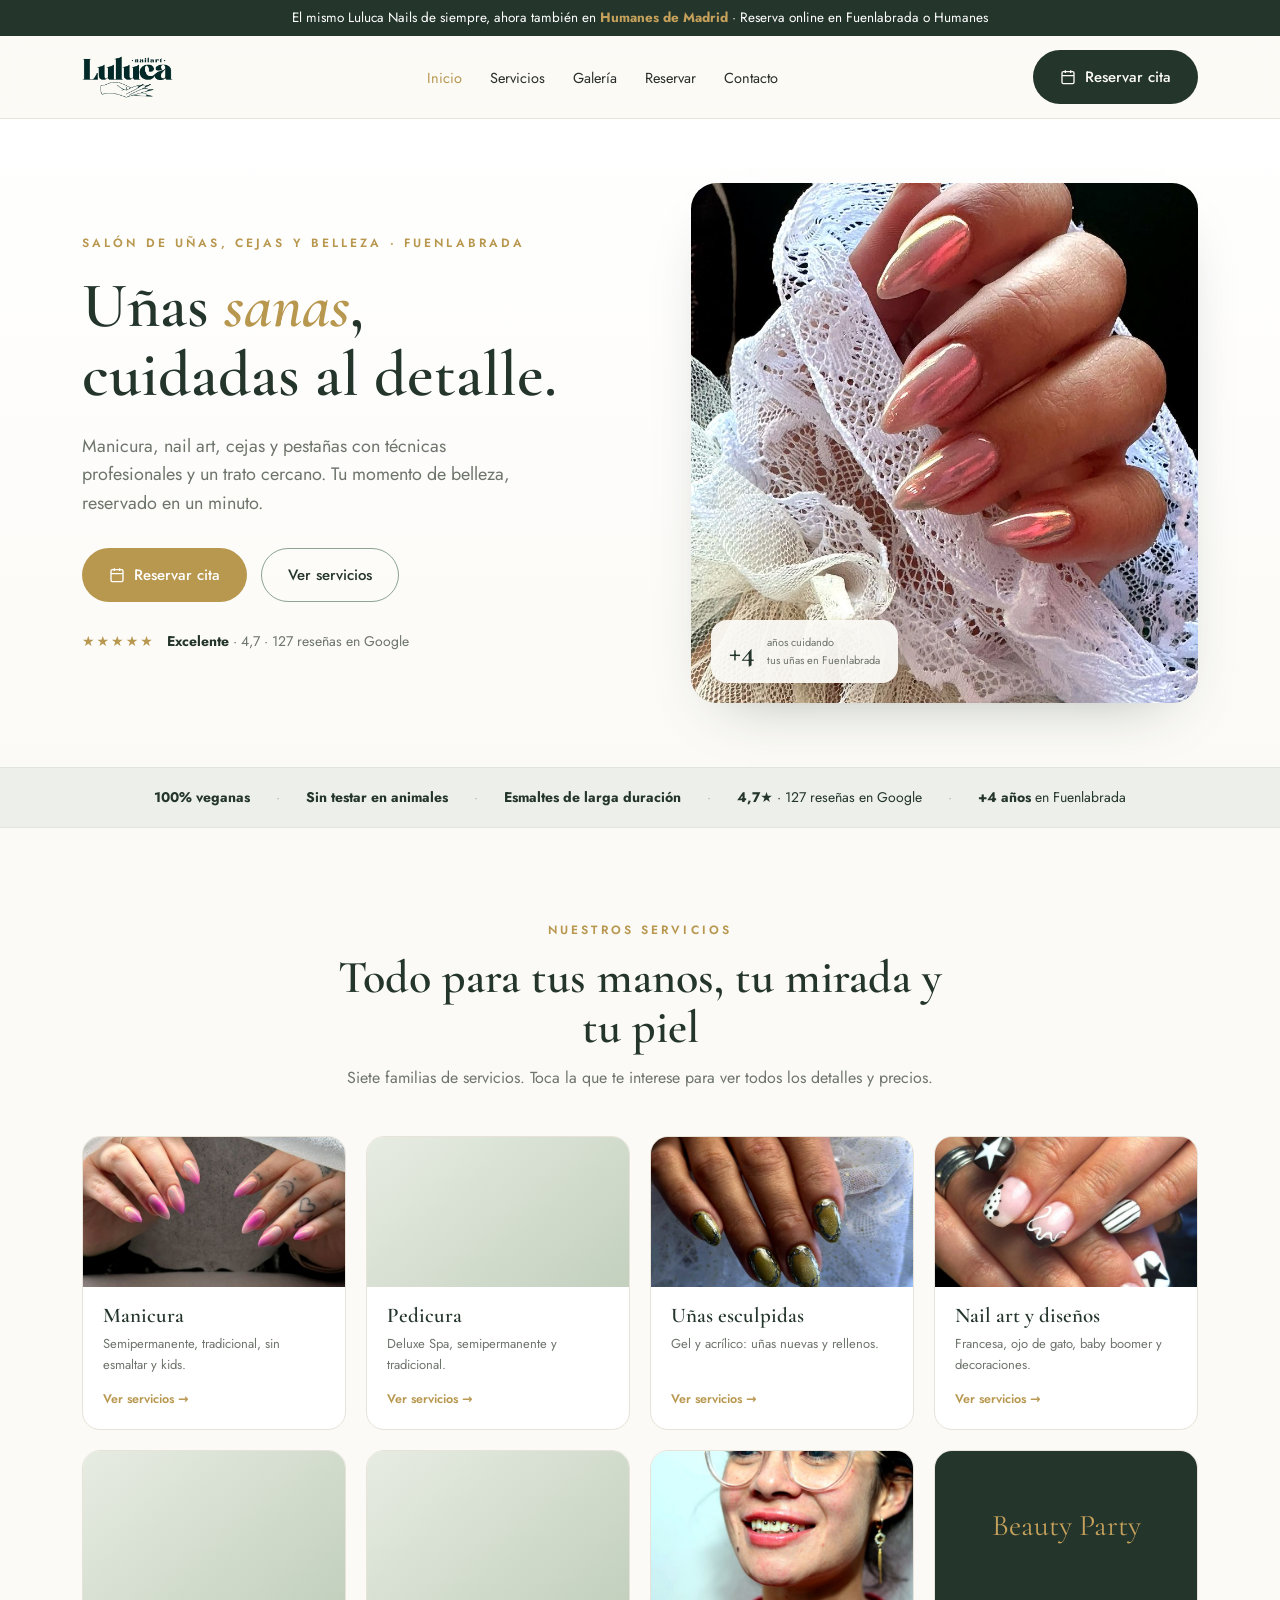
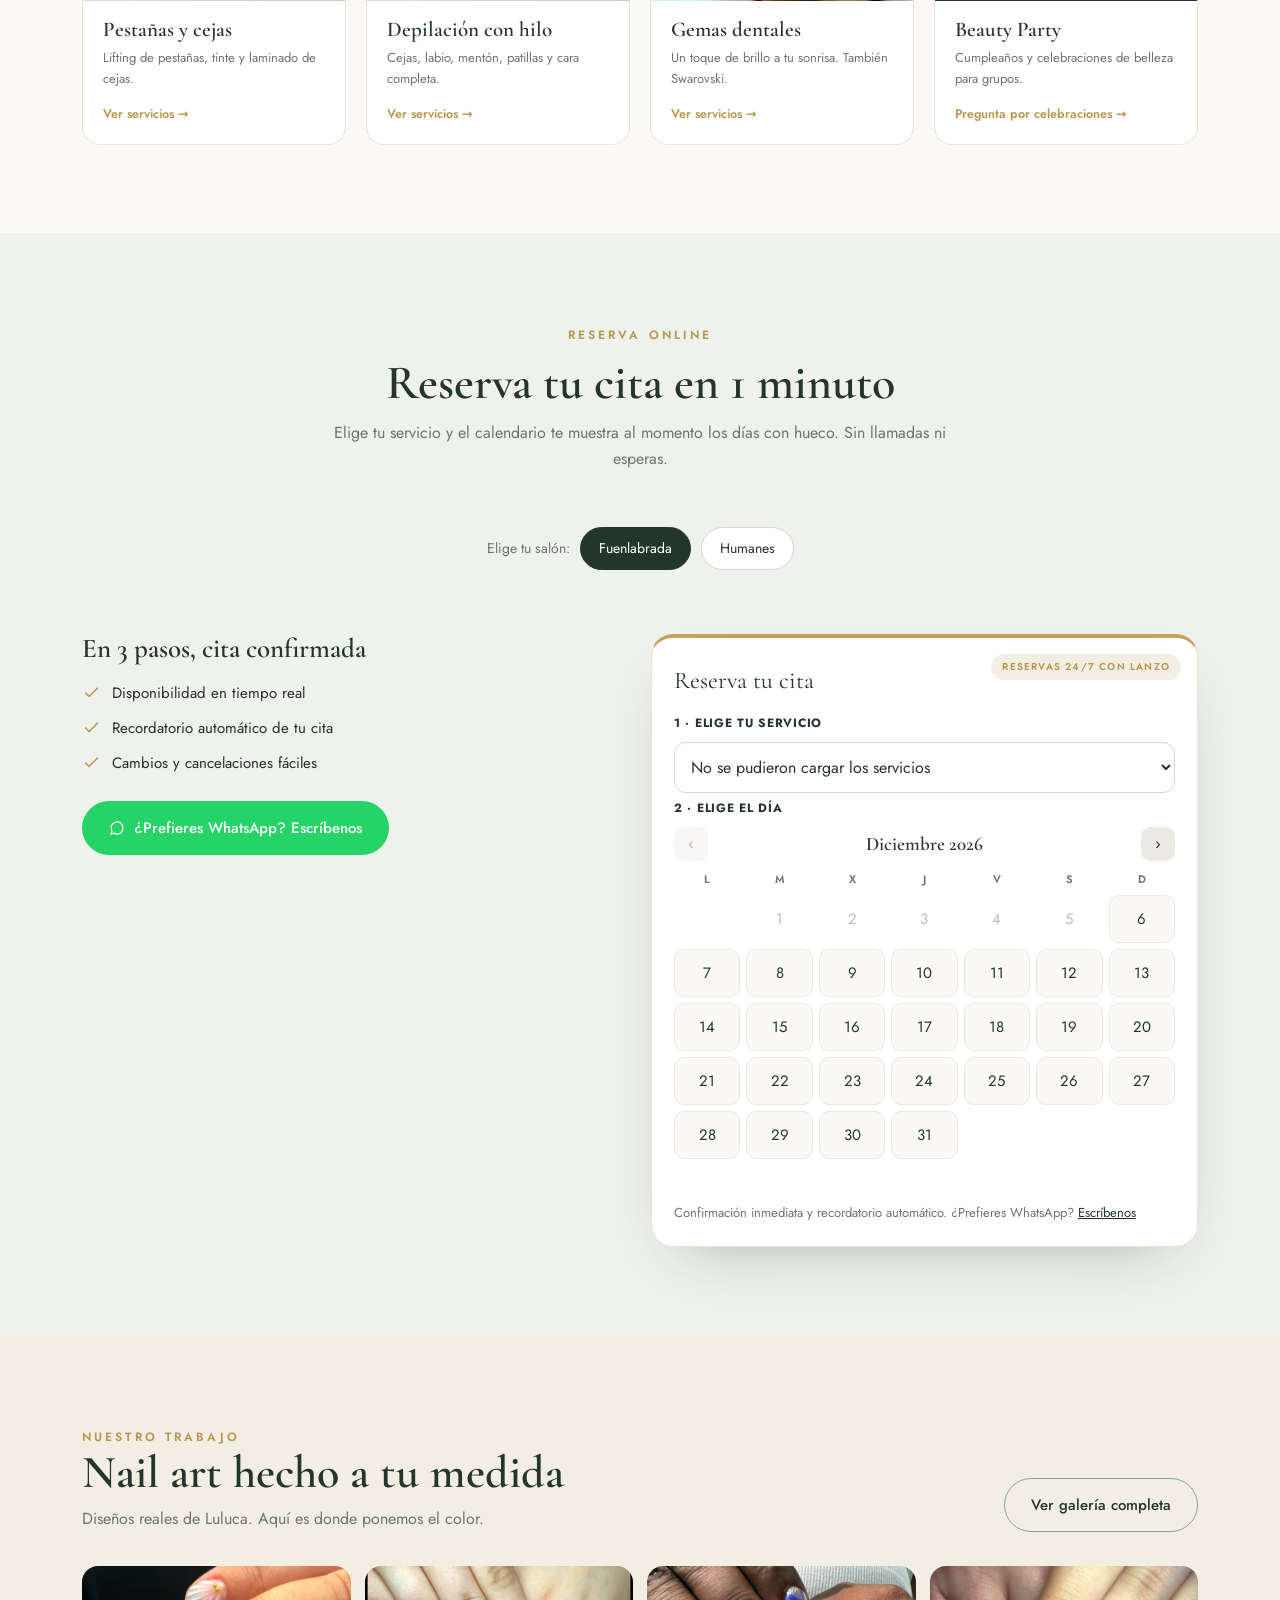
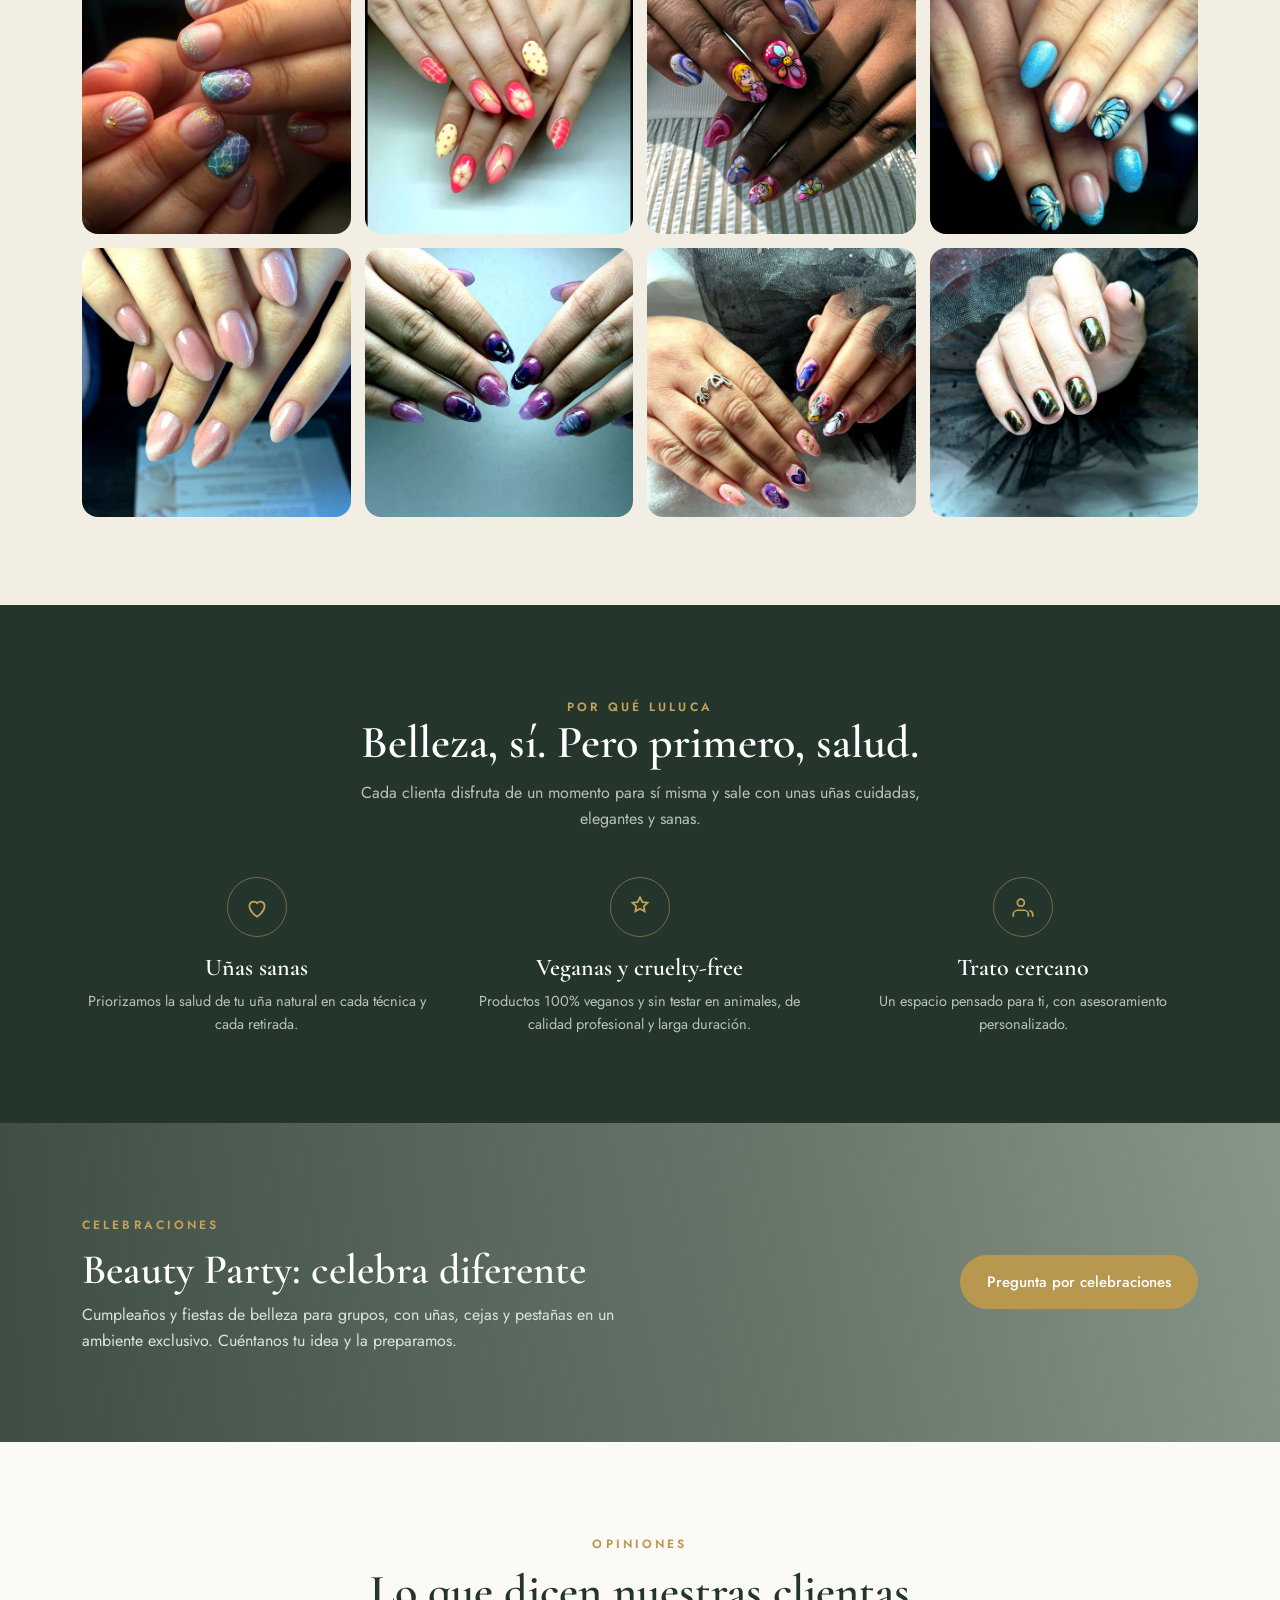
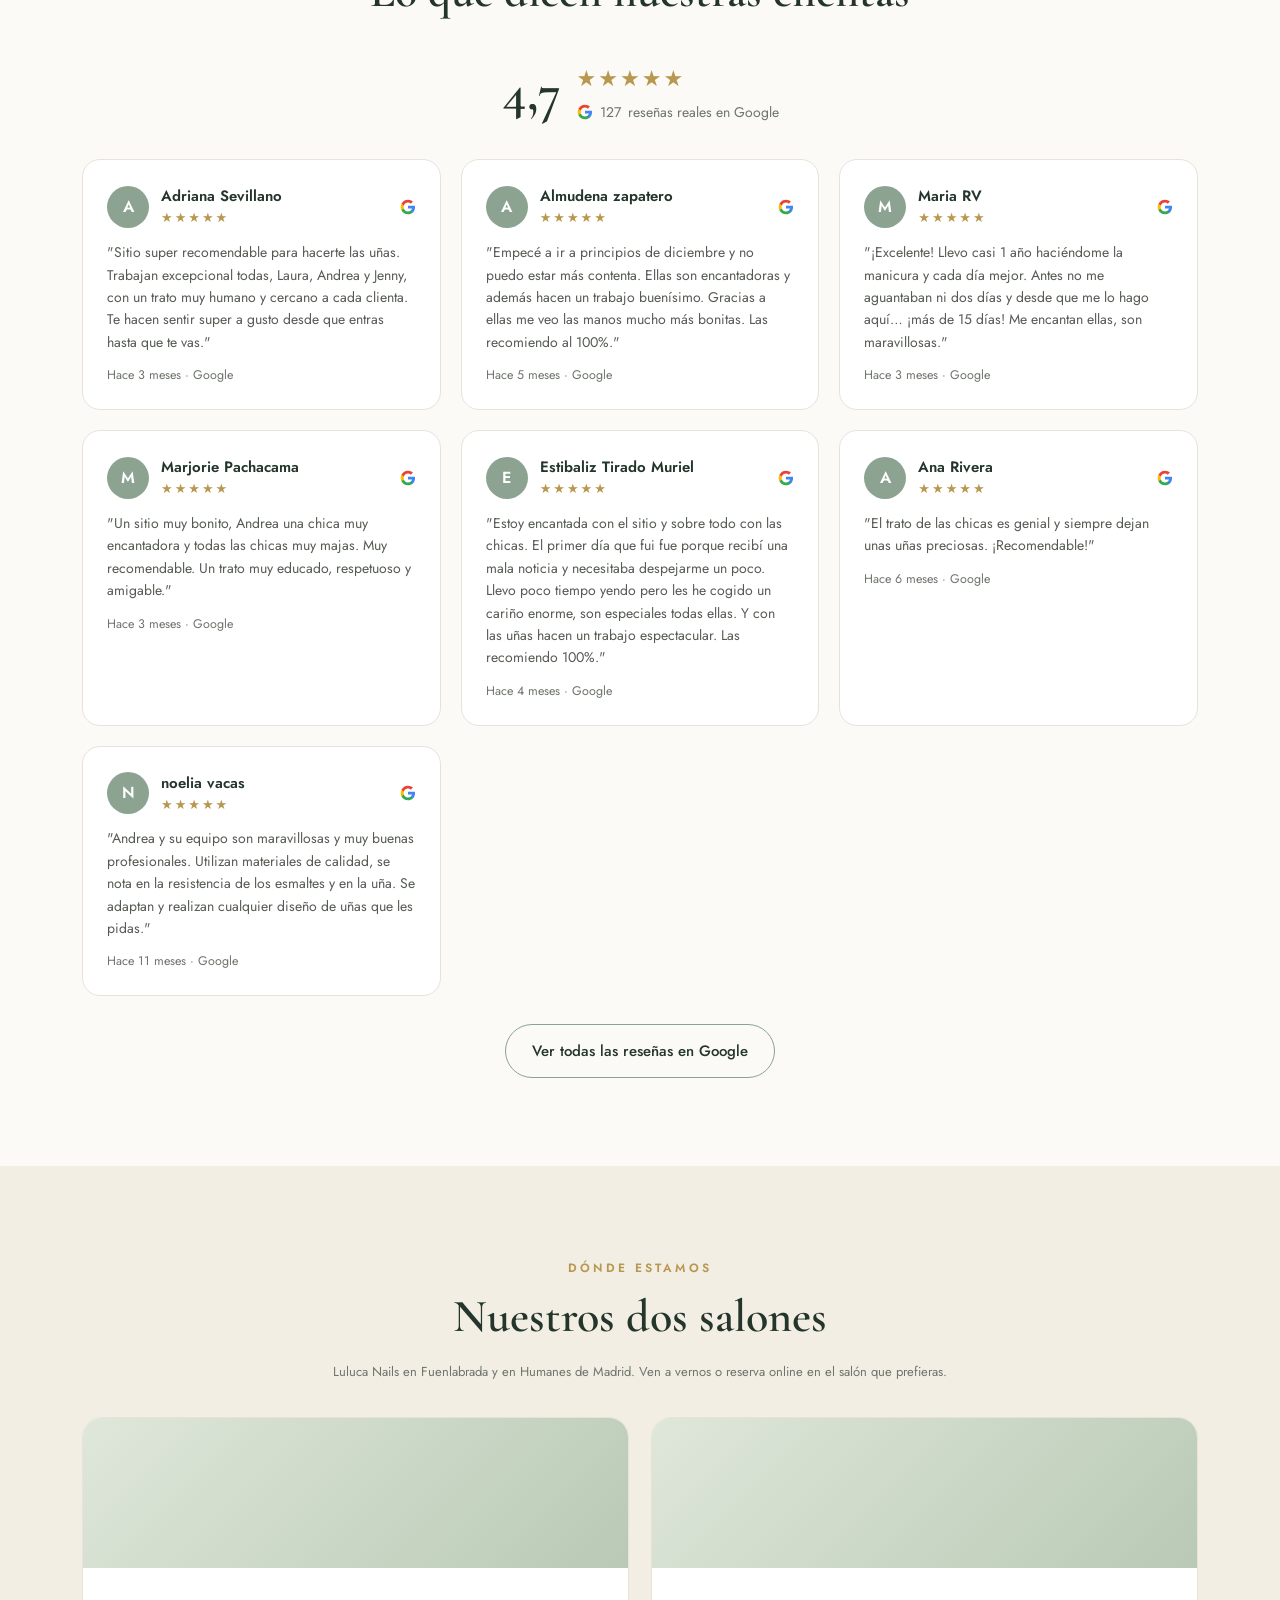
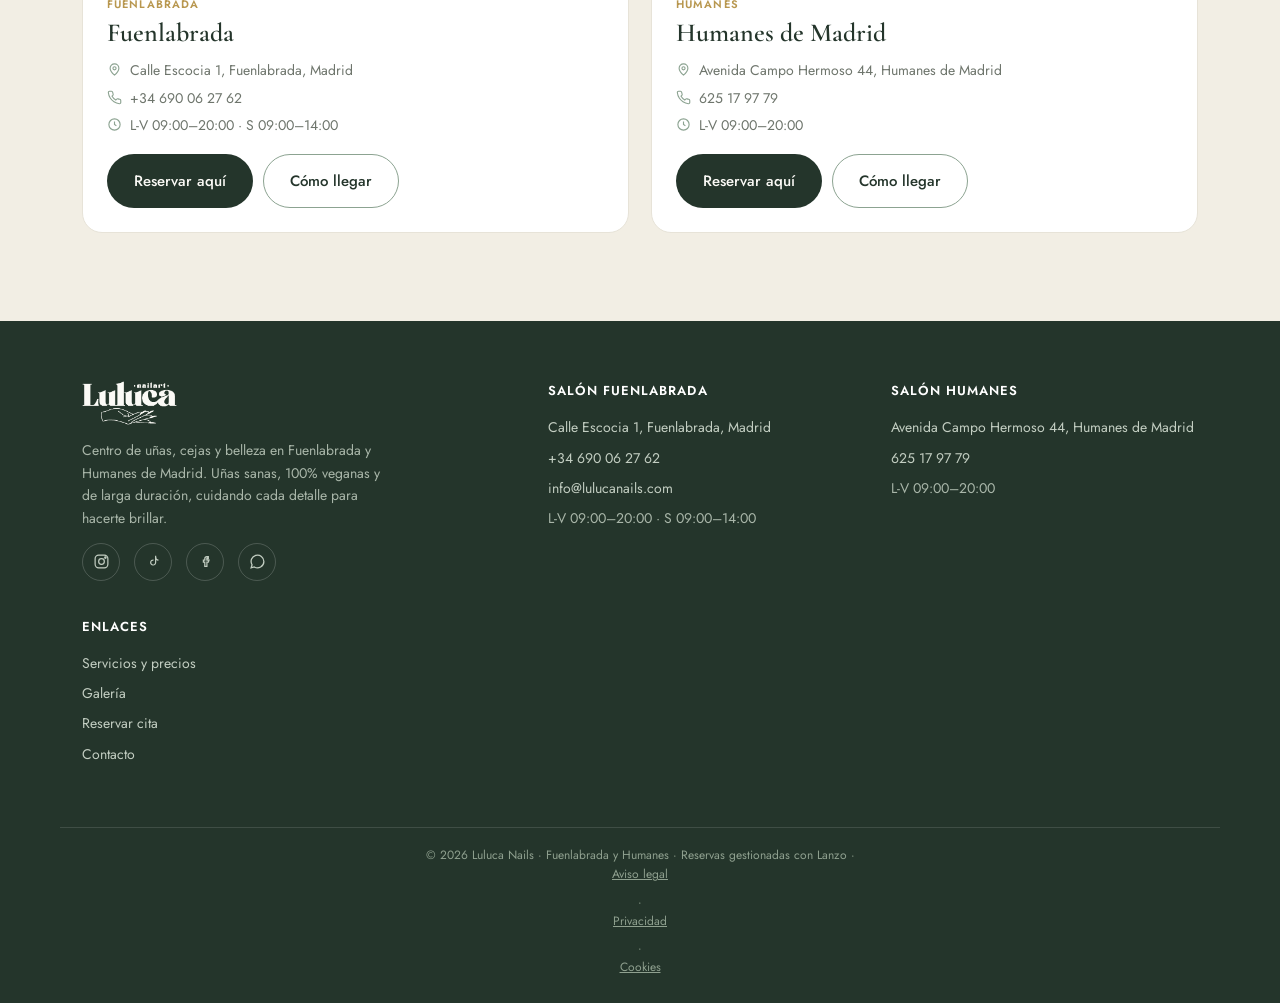
==== index.html @ 8a85a7a4 "web: traer la confirmacion de reserva a la vista al confirmar Al confirmar, done() sustituia el widg" ====
<!DOCTYPE html>
<html lang="es">
<head>
<meta charset="UTF-8">
<meta name="viewport" content="width=device-width, initial-scale=1.0">
<title>Luluca Nails — Uñas, manicura semipermanente y nail art en Fuenlabrada y Humanes</title>
<meta name="description" content="Salón de uñas, cejas y pestañas en Fuenlabrada y Humanes de Madrid. Manicura semipermanente, uñas de gel y acrílico, nivelación, pedicura y nail art. 100% veganas. Reserva tu cita online.">
<meta property="og:title" content="Luluca Nails — Uñas, manicura semipermanente y nail art en Fuenlabrada y Humanes">
<meta property="og:description" content="Salón de uñas, cejas y pestañas en Fuenlabrada y Humanes de Madrid. Manicura semipermanente, uñas de gel y acrílico, nivelación, pedicura y nail art. 100% veganas. Reserva tu cita online.">
<meta property="og:type" content="website">
<meta property="og:site_name" content="Luluca Nails">
<meta property="og:locale" content="es_ES">
<meta property="og:url" content="https://lulucanails.com/">
<meta property="og:image" content="https://lulucanails.com/assets/img/hero.jpg">
<meta name="twitter:card" content="summary_large_image">
<link rel="canonical" href="https://lulucanails.com/">
<link rel="icon" href="assets/img/favicon.png">
<link rel="preconnect" href="https://fonts.googleapis.com">
<link rel="preconnect" href="https://fonts.gstatic.com" crossorigin>
<link href="https://fonts.googleapis.com/css2?family=Cormorant+Garamond:wght@500;600;700&family=Jost:wght@300;400;500;600&display=swap" rel="stylesheet">
<link rel="stylesheet" href="assets/css/styles.css">
</head>
<body data-locale="fuen">
<div style="background:var(--forest);color:#fff;text-align:center;font-size:13.5px;padding:9px 16px;line-height:1.35">El mismo Luluca Nails de siempre, ahora también en <b style="color:var(--gold-2)">Humanes de Madrid</b> · Reserva online en Fuenlabrada o Humanes</div>
<header class="nav"><div class="hw">
  <a class="brand" href="index.html"><img class="logo-img" src="assets/img/logo-dark.png" alt="Luluca Nails"></a>
  <nav class="menu" id="menu"><a href="index.html" class="active">Inicio</a><a href="servicios.html">Servicios</a><a href="galeria.html">Galería</a><a href="index.html#reservar">Reservar</a><a href="contacto.html">Contacto</a></nav>
  <div class="nav-cta">
    <a href="index.html#reservar" class="btn btn-primary"><svg viewBox="0 0 24 24" fill="none" stroke="currentColor" stroke-width="2"><rect x="3" y="4" width="18" height="18" rx="2"/><path d="M16 2v4M8 2v4M3 10h18"/></svg> Reservar cita</a>
    <button class="burger" aria-label="Menú" onclick="toggleMenu()"><span></span><span></span><span></span></button>
  </div>
</div></header>

<section class="hero"><div class="wrap">
  <div class="hero-copy">
    <span class="eyebrow">Salón de uñas, cejas y belleza · <span data-locname>Fuenlabrada</span></span>
    <h1>Uñas <em>sanas</em>,<br>cuidadas al detalle.</h1>
    <p class="lead">Manicura, nail art, cejas y pestañas con técnicas profesionales y un trato cercano. Tu momento de belleza, reservado en un minuto.</p>
    <div class="hero-actions">
      <a href="index.html#reservar" class="btn btn-gold"><svg viewBox="0 0 24 24" fill="none" stroke="currentColor" stroke-width="2"><rect x="3" y="4" width="18" height="18" rx="2"/><path d="M16 2v4M8 2v4M3 10h18"/></svg> Reservar cita</a>
      <a href="servicios.html" class="btn btn-ghost">Ver servicios</a>
    </div>
    <div class="hero-trust"><span class="stars">★★★★★</span><span><b style="color:var(--forest)">Excelente</b> · 4,7 · 127 reseñas en Google</span></div>
  </div>
  <div class="hero-photo thumb-fallback"><img src="assets/img/hero.jpg" alt="Uñas y manicura en Luluca Nails Fuenlabrada"><div class="badge"><div class="n">+4</div><small>años cuidando<br>tus uñas en Fuenlabrada</small></div></div>
</div></section>

<section style="background:#edf0ea;border-top:1px solid rgba(0,0,0,.05);border-bottom:1px solid rgba(0,0,0,.05)"><div class="wrap" style="display:flex;flex-wrap:wrap;gap:12px 26px;justify-content:center;align-items:center;padding:18px 20px;font-size:14px;color:var(--forest)">
  <span><b>100% veganas</b></span><span style="opacity:.3">·</span>
  <span><b>Sin testar en animales</b></span><span style="opacity:.3">·</span>
  <span><b>Esmaltes de larga duración</b></span><span style="opacity:.3">·</span>
  <span><b>4,7★</b> · 127 reseñas en Google</span><span style="opacity:.3">·</span>
  <span><b>+4 años</b> en Fuenlabrada</span>
</div></section>

<section class="cats sec-pad" id="servicios"><div class="wrap">
  <div class="head"><span class="eyebrow">Nuestros servicios</span><h2>Todo para tus manos, tu mirada y tu piel</h2><p>Siete familias de servicios. Toca la que te interese para ver todos los detalles y precios.</p></div>
  <div class="cat-grid"><a class="cat" href="servicios.html"><div class="thumb thumb-fallback"><img src="assets/img/cat-manicura.jpg" alt="Manicura" loading="lazy" onerror="this.style.display='none'"></div><div class="c-body"><h3>Manicura</h3><p>Semipermanente, tradicional, sin esmaltar y kids.</p><span class="more">Ver servicios →</span></div></a>
<a class="cat" href="servicios.html"><div class="thumb thumb-fallback"><img src="https://images.unsplash.com/photo-1519415510236-718bdfcd89c8?w=600&h=420&q=80&auto=format&fit=crop" alt="Pedicura" loading="lazy" onerror="this.style.display='none'"></div><div class="c-body"><h3>Pedicura</h3><p>Deluxe Spa, semipermanente y tradicional.</p><span class="more">Ver servicios →</span></div></a>
<a class="cat" href="servicios.html"><div class="thumb thumb-fallback"><img src="assets/img/cat-esculpidas.jpg" alt="Uñas esculpidas" loading="lazy" onerror="this.style.display='none'"></div><div class="c-body"><h3>Uñas esculpidas</h3><p>Gel y acrílico: uñas nuevas y rellenos.</p><span class="more">Ver servicios →</span></div></a>
<a class="cat" href="servicios.html"><div class="thumb thumb-fallback"><img src="assets/img/cat-nailart.jpg" alt="Nail art y diseños" loading="lazy" onerror="this.style.display='none'"></div><div class="c-body"><h3>Nail art y diseños</h3><p>Francesa, ojo de gato, baby boomer y decoraciones.</p><span class="more">Ver servicios →</span></div></a>
<a class="cat" href="servicios.html"><div class="thumb thumb-fallback"><img src="https://images.unsplash.com/photo-1589710751893-f9a6770ad71b?w=600&h=420&q=80&auto=format&fit=crop" alt="Pestañas y cejas" loading="lazy" onerror="this.style.display='none'"></div><div class="c-body"><h3>Pestañas y cejas</h3><p>Lifting de pestañas, tinte y laminado de cejas.</p><span class="more">Ver servicios →</span></div></a>
<a class="cat" href="servicios.html"><div class="thumb thumb-fallback"><img src="https://images.unsplash.com/photo-1618322802324-a9185814211d?w=600&h=420&q=80&auto=format&fit=crop" alt="Depilación con hilo" loading="lazy" onerror="this.style.display='none'"></div><div class="c-body"><h3>Depilación con hilo</h3><p>Cejas, labio, mentón, patillas y cara completa.</p><span class="more">Ver servicios →</span></div></a>
<a class="cat" href="servicios.html"><div class="thumb thumb-fallback"><img src="assets/img/cat-gemas.jpg" alt="Gemas dentales" loading="lazy" onerror="this.style.display='none'"></div><div class="c-body"><h3>Gemas dentales</h3><p>Un toque de brillo a tu sonrisa. También Swarovski.</p><span class="more">Ver servicios →</span></div></a>
<a class="cat" href="#party"><div class="thumb thumb-fallback" style="display:flex;align-items:center;justify-content:center;background:var(--forest)"><span style="font-family:'Cormorant Garamond',serif;color:var(--gold-2);font-size:30px">Beauty Party</span></div><div class="c-body"><h3>Beauty Party</h3><p>Cumpleaños y celebraciones de belleza para grupos.</p><span class="more">Pregunta por celebraciones →</span></div></a>
</div>
</div></section>
<section class="booking sec-pad" id="reservar" style="background:#eef1ec"><div class="wrap" style="align-items:start">
  <div class="booking-head" style="grid-column:1/-1;text-align:center;max-width:660px;margin:0 auto 6px">
    <span class="eyebrow">Reserva online</span>
    <h2 style="font-size:clamp(32px,4.6vw,48px);color:var(--forest);margin:12px 0 10px">Reserva tu cita en 1 minuto</h2>
    <p style="color:var(--muted)">Elige tu servicio y el calendario te muestra al momento los días con hueco. Sin llamadas ni esperas.</p>
  </div>
  <div class="lz-locsel" style="grid-column:1/-1;display:flex;justify-content:center;align-items:center;gap:10px;margin:2px 0 16px;flex-wrap:wrap">
    <span style="color:var(--muted);font-size:14px">Elige tu salón:</span>
    <button type="button" class="lz-locbtn on" data-slug="luluca-nails-fuenlabrada" data-wa="https://wa.me/34690062762?text=Hola%2C%20quiero%20reservar%20una%20cita%20en%20Luluca%20Nails" data-k="fuen" onclick="lzSwitchLoc(this)">Fuenlabrada</button>
    <button type="button" class="lz-locbtn" data-slug="luluca-nails-humanes" data-wa="https://wa.me/34690062762?text=Hola%2C%20quiero%20reservar%20una%20cita%20en%20Luluca%20Nails" data-k="huma" onclick="lzSwitchLoc(this)">Humanes</button>
  </div>
  <div class="booking-copy">
    <h3 style="font-family:'Cormorant Garamond',serif;font-size:27px;color:var(--forest);margin-bottom:14px">En 3 pasos, cita confirmada</h3>
    <ul>
      <li><svg viewBox="0 0 24 24" fill="none" stroke="currentColor" stroke-width="2"><path d="M20 6 9 17l-5-5"/></svg> Disponibilidad en tiempo real</li>
      <li><svg viewBox="0 0 24 24" fill="none" stroke="currentColor" stroke-width="2"><path d="M20 6 9 17l-5-5"/></svg> Recordatorio automático de tu cita</li>
      <li><svg viewBox="0 0 24 24" fill="none" stroke="currentColor" stroke-width="2"><path d="M20 6 9 17l-5-5"/></svg> Cambios y cancelaciones fáciles</li>
    </ul>
    <a href="https://wa.me/34690062762?text=Hola%2C%20quiero%20reservar%20una%20cita%20en%20Luluca%20Nails" target="_blank" rel="noopener" class="btn btn-wa"><svg viewBox="0 0 24 24" fill="none" stroke="currentColor" stroke-width="1.8"><path d="M21 12a9 9 0 0 1-13.6 7.7L3 21l1.3-4.4A9 9 0 1 1 21 12z"/></svg> ¿Prefieres WhatsApp? Escríbenos</a>
  </div>
  <div class="cal" id="lz-book" data-slug="luluca-nails-fuenlabrada" data-api="https://api.lanzo.es/api/public" data-wa="https://wa.me/34690062762?text=Hola%2C%20quiero%20reservar%20una%20cita%20en%20Luluca%20Nails" style="border-top:4px solid var(--gold-2)">
    <span class="cal-badge">Reservas · Lanzo</span>
    <div class="lz-status" style="color:var(--muted);font-size:14px;padding:20px 0;text-align:center">Cargando el calendario de reservas…</div>
  </div>
</div></section>


<section class="gallery sec-pad" id="galeria"><div class="wrap">
  <div class="head"><div><span class="eyebrow">Nuestro trabajo</span><h2>Nail art hecho a tu medida</h2><p>Diseños reales de Luluca. Aquí es donde ponemos el color.</p></div><a href="galeria.html" class="btn btn-ghost">Ver galería completa</a></div>
  <div class="gal-grid"><div class="gal" onclick="openLb('assets/img/work/work-1.jpg')"><img src="assets/img/work/work-1.jpg" alt="Trabajo de Luluca Nails" loading="lazy"></div><div class="gal" onclick="openLb('assets/img/work/work-2.jpg')"><img src="assets/img/work/work-2.jpg" alt="Trabajo de Luluca Nails" loading="lazy"></div><div class="gal" onclick="openLb('assets/img/work/work-3.jpg')"><img src="assets/img/work/work-3.jpg" alt="Trabajo de Luluca Nails" loading="lazy"></div><div class="gal" onclick="openLb('assets/img/work/work-4.jpg')"><img src="assets/img/work/work-4.jpg" alt="Trabajo de Luluca Nails" loading="lazy"></div><div class="gal" onclick="openLb('assets/img/work/work-5.jpg')"><img src="assets/img/work/work-5.jpg" alt="Trabajo de Luluca Nails" loading="lazy"></div><div class="gal" onclick="openLb('assets/img/work/work-6.jpg')"><img src="assets/img/work/work-6.jpg" alt="Trabajo de Luluca Nails" loading="lazy"></div><div class="gal" onclick="openLb('assets/img/work/work-7.jpg')"><img src="assets/img/work/work-7.jpg" alt="Trabajo de Luluca Nails" loading="lazy"></div><div class="gal" onclick="openLb('assets/img/work/work-8.jpg')"><img src="assets/img/work/work-8.jpg" alt="Trabajo de Luluca Nails" loading="lazy"></div></div>
</div></section>

<section class="pillars sec-pad" id="nosotros"><div class="wrap">
  <div class="head"><span class="eyebrow">Por qué Luluca</span><h2>Belleza, sí. Pero primero, salud.</h2><p>Cada clienta disfruta de un momento para sí misma y sale con unas uñas cuidadas, elegantes y sanas.</p></div>
  <div class="pil-grid">
    <div class="pil"><div class="ico"><svg viewBox="0 0 24 24" fill="none" stroke="currentColor" stroke-width="1.6"><path d="M12 21s-7-4.5-7-10a4 4 0 0 1 7-2.6A4 4 0 0 1 19 11c0 5.5-7 10-7 10z"/></svg></div><h3>Uñas sanas</h3><p>Priorizamos la salud de tu uña natural en cada técnica y cada retirada.</p></div>
    <div class="pil"><div class="ico"><svg viewBox="0 0 24 24" fill="none" stroke="currentColor" stroke-width="1.6"><path d="M12 3l2.2 4.5L19 8l-3.5 3.4L16.3 16 12 13.7 7.7 16l.8-4.6L5 8l4.8-.5z"/></svg></div><h3>Veganas y cruelty-free</h3><p>Productos 100% veganos y sin testar en animales, de calidad profesional y larga duración.</p></div>
    <div class="pil"><div class="ico"><svg viewBox="0 0 24 24" fill="none" stroke="currentColor" stroke-width="1.6"><path d="M17 21v-2a4 4 0 0 0-4-4H7a4 4 0 0 0-4 4v2"/><circle cx="10" cy="8" r="3.2"/><path d="M21 21v-2a4 4 0 0 0-3-3.8"/></svg></div><h3>Trato cercano</h3><p>Un espacio pensado para ti, con asesoramiento personalizado.</p></div>
  </div>
</div></section>


<section class="party sec-pad" id="party">
  <div class="bg thumb-fallback"><img src="https://images.unsplash.com/photo-1638417568431-d518a9b7c11e?w=1400&h=650&q=80&auto=format&fit=crop" alt="" onerror="this.style.display='none'"></div>
  <div class="ov"></div>
  <div class="wrap"><div class="txt"><span class="eyebrow">Celebraciones</span><h2>Beauty Party: celebra diferente</h2><p>Cumpleaños y fiestas de belleza para grupos, con uñas, cejas y pestañas en un ambiente exclusivo. Cuéntanos tu idea y la preparamos.</p></div><a href="https://wa.me/34690062762?text=Hola%2C%20quiero%20reservar%20una%20cita%20en%20Luluca%20Nails" target="_blank" rel="noopener" class="btn btn-gold">Pregunta por celebraciones</a></div>
</section>

<section class="reviews sec-pad" id="opiniones"><div class="wrap">
  <div class="head"><span class="eyebrow">Opiniones</span><h2>Lo que dicen nuestras clientas</h2></div>
  <div class="rev-summary" style="display:flex;align-items:center;justify-content:center;gap:16px;margin:0 auto 36px;max-width:540px">
    <div id="rev-score" style="font-family:'Cormorant Garamond',serif;font-size:54px;line-height:1;color:var(--forest);font-weight:600">4,7</div>
    <div>
      <div class="stars" style="font-size:22px;letter-spacing:2px">★★★★★</div>
      <div style="color:var(--muted);font-size:14px;margin-top:5px;display:flex;align-items:center;gap:7px"><span style="width:16px;height:16px;display:inline-flex;flex:0 0 auto"><svg viewBox="0 0 48 48" width="16" height="16"><path fill="#4285F4" d="M45.12 24.5c0-1.56-.14-3.06-.4-4.5H24v8.51h11.84c-.51 2.75-2.06 5.08-4.39 6.64v5.52h7.11c4.16-3.83 6.56-9.47 6.56-16.17z"/><path fill="#34A853" d="M24 46c5.94 0 10.92-1.97 14.56-5.33l-7.11-5.52c-1.97 1.32-4.49 2.1-7.45 2.1-5.73 0-10.58-3.87-12.31-9.07H4.34v5.7C7.96 41.07 15.4 46 24 46z"/><path fill="#FBBC05" d="M11.69 28.18C11.25 26.86 11 25.45 11 24s.25-2.86.69-4.18v-5.7H4.34C2.85 17.09 2 20.45 2 24s.85 6.91 2.34 9.88l7.35-5.7z"/><path fill="#EA4335" d="M24 10.75c3.23 0 6.13 1.11 8.41 3.29l6.31-6.31C34.91 4.18 29.93 2 24 2 15.4 2 7.96 6.93 4.34 14.12l7.35 5.7c1.73-5.2 6.58-9.07 12.31-9.07z"/></svg></span> <span id="rev-count-num">127</span> reseñas reales en Google</div>
    </div>
  </div>
  <div class="rev-grid" id="rev-grid"><div class="rev"><div class="top" style="display:flex;align-items:center;gap:12px"><div class="av">A</div><div><div class="who">Adriana Sevillano</div><div class="stars">★★★★★</div></div><span style="margin-left:auto;width:16px;height:16px;display:inline-flex;flex:0 0 auto"><svg viewBox="0 0 48 48" width="16" height="16"><path fill="#4285F4" d="M45.12 24.5c0-1.56-.14-3.06-.4-4.5H24v8.51h11.84c-.51 2.75-2.06 5.08-4.39 6.64v5.52h7.11c4.16-3.83 6.56-9.47 6.56-16.17z"/><path fill="#34A853" d="M24 46c5.94 0 10.92-1.97 14.56-5.33l-7.11-5.52c-1.97 1.32-4.49 2.1-7.45 2.1-5.73 0-10.58-3.87-12.31-9.07H4.34v5.7C7.96 41.07 15.4 46 24 46z"/><path fill="#FBBC05" d="M11.69 28.18C11.25 26.86 11 25.45 11 24s.25-2.86.69-4.18v-5.7H4.34C2.85 17.09 2 20.45 2 24s.85 6.91 2.34 9.88l7.35-5.7z"/><path fill="#EA4335" d="M24 10.75c3.23 0 6.13 1.11 8.41 3.29l6.31-6.31C34.91 4.18 29.93 2 24 2 15.4 2 7.96 6.93 4.34 14.12l7.35 5.7c1.73-5.2 6.58-9.07 12.31-9.07z"/></svg></span></div><p>"Sitio super recomendable para hacerte las uñas. Trabajan excepcional todas, Laura, Andrea y Jenny, con un trato muy humano y cercano a cada clienta. Te hacen sentir super a gusto desde que entras hasta que te vas."</p><div style="color:var(--muted);font-size:12.5px;margin-top:12px">Hace 3 meses · Google</div></div>
<div class="rev"><div class="top" style="display:flex;align-items:center;gap:12px"><div class="av">A</div><div><div class="who">Almudena zapatero</div><div class="stars">★★★★★</div></div><span style="margin-left:auto;width:16px;height:16px;display:inline-flex;flex:0 0 auto"><svg viewBox="0 0 48 48" width="16" height="16"><path fill="#4285F4" d="M45.12 24.5c0-1.56-.14-3.06-.4-4.5H24v8.51h11.84c-.51 2.75-2.06 5.08-4.39 6.64v5.52h7.11c4.16-3.83 6.56-9.47 6.56-16.17z"/><path fill="#34A853" d="M24 46c5.94 0 10.92-1.97 14.56-5.33l-7.11-5.52c-1.97 1.32-4.49 2.1-7.45 2.1-5.73 0-10.58-3.87-12.31-9.07H4.34v5.7C7.96 41.07 15.4 46 24 46z"/><path fill="#FBBC05" d="M11.69 28.18C11.25 26.86 11 25.45 11 24s.25-2.86.69-4.18v-5.7H4.34C2.85 17.09 2 20.45 2 24s.85 6.91 2.34 9.88l7.35-5.7z"/><path fill="#EA4335" d="M24 10.75c3.23 0 6.13 1.11 8.41 3.29l6.31-6.31C34.91 4.18 29.93 2 24 2 15.4 2 7.96 6.93 4.34 14.12l7.35 5.7c1.73-5.2 6.58-9.07 12.31-9.07z"/></svg></span></div><p>"Empecé a ir a principios de diciembre y no puedo estar más contenta. Ellas son encantadoras y además hacen un trabajo buenísimo. Gracias a ellas me veo las manos mucho más bonitas. Las recomiendo al 100%."</p><div style="color:var(--muted);font-size:12.5px;margin-top:12px">Hace 5 meses · Google</div></div>
<div class="rev"><div class="top" style="display:flex;align-items:center;gap:12px"><div class="av">M</div><div><div class="who">Maria RV</div><div class="stars">★★★★★</div></div><span style="margin-left:auto;width:16px;height:16px;display:inline-flex;flex:0 0 auto"><svg viewBox="0 0 48 48" width="16" height="16"><path fill="#4285F4" d="M45.12 24.5c0-1.56-.14-3.06-.4-4.5H24v8.51h11.84c-.51 2.75-2.06 5.08-4.39 6.64v5.52h7.11c4.16-3.83 6.56-9.47 6.56-16.17z"/><path fill="#34A853" d="M24 46c5.94 0 10.92-1.97 14.56-5.33l-7.11-5.52c-1.97 1.32-4.49 2.1-7.45 2.1-5.73 0-10.58-3.87-12.31-9.07H4.34v5.7C7.96 41.07 15.4 46 24 46z"/><path fill="#FBBC05" d="M11.69 28.18C11.25 26.86 11 25.45 11 24s.25-2.86.69-4.18v-5.7H4.34C2.85 17.09 2 20.45 2 24s.85 6.91 2.34 9.88l7.35-5.7z"/><path fill="#EA4335" d="M24 10.75c3.23 0 6.13 1.11 8.41 3.29l6.31-6.31C34.91 4.18 29.93 2 24 2 15.4 2 7.96 6.93 4.34 14.12l7.35 5.7c1.73-5.2 6.58-9.07 12.31-9.07z"/></svg></span></div><p>"¡Excelente! Llevo casi 1 año haciéndome la manicura y cada día mejor. Antes no me aguantaban ni dos días y desde que me lo hago aquí… ¡más de 15 días! Me encantan ellas, son maravillosas."</p><div style="color:var(--muted);font-size:12.5px;margin-top:12px">Hace 3 meses · Google</div></div>
<div class="rev"><div class="top" style="display:flex;align-items:center;gap:12px"><div class="av">M</div><div><div class="who">Marjorie Pachacama</div><div class="stars">★★★★★</div></div><span style="margin-left:auto;width:16px;height:16px;display:inline-flex;flex:0 0 auto"><svg viewBox="0 0 48 48" width="16" height="16"><path fill="#4285F4" d="M45.12 24.5c0-1.56-.14-3.06-.4-4.5H24v8.51h11.84c-.51 2.75-2.06 5.08-4.39 6.64v5.52h7.11c4.16-3.83 6.56-9.47 6.56-16.17z"/><path fill="#34A853" d="M24 46c5.94 0 10.92-1.97 14.56-5.33l-7.11-5.52c-1.97 1.32-4.49 2.1-7.45 2.1-5.73 0-10.58-3.87-12.31-9.07H4.34v5.7C7.96 41.07 15.4 46 24 46z"/><path fill="#FBBC05" d="M11.69 28.18C11.25 26.86 11 25.45 11 24s.25-2.86.69-4.18v-5.7H4.34C2.85 17.09 2 20.45 2 24s.85 6.91 2.34 9.88l7.35-5.7z"/><path fill="#EA4335" d="M24 10.75c3.23 0 6.13 1.11 8.41 3.29l6.31-6.31C34.91 4.18 29.93 2 24 2 15.4 2 7.96 6.93 4.34 14.12l7.35 5.7c1.73-5.2 6.58-9.07 12.31-9.07z"/></svg></span></div><p>"Un sitio muy bonito, Andrea una chica muy encantadora y todas las chicas muy majas. Muy recomendable. Un trato muy educado, respetuoso y amigable."</p><div style="color:var(--muted);font-size:12.5px;margin-top:12px">Hace 3 meses · Google</div></div>
<div class="rev"><div class="top" style="display:flex;align-items:center;gap:12px"><div class="av">E</div><div><div class="who">Estibaliz Tirado Muriel</div><div class="stars">★★★★★</div></div><span style="margin-left:auto;width:16px;height:16px;display:inline-flex;flex:0 0 auto"><svg viewBox="0 0 48 48" width="16" height="16"><path fill="#4285F4" d="M45.12 24.5c0-1.56-.14-3.06-.4-4.5H24v8.51h11.84c-.51 2.75-2.06 5.08-4.39 6.64v5.52h7.11c4.16-3.83 6.56-9.47 6.56-16.17z"/><path fill="#34A853" d="M24 46c5.94 0 10.92-1.97 14.56-5.33l-7.11-5.52c-1.97 1.32-4.49 2.1-7.45 2.1-5.73 0-10.58-3.87-12.31-9.07H4.34v5.7C7.96 41.07 15.4 46 24 46z"/><path fill="#FBBC05" d="M11.69 28.18C11.25 26.86 11 25.45 11 24s.25-2.86.69-4.18v-5.7H4.34C2.85 17.09 2 20.45 2 24s.85 6.91 2.34 9.88l7.35-5.7z"/><path fill="#EA4335" d="M24 10.75c3.23 0 6.13 1.11 8.41 3.29l6.31-6.31C34.91 4.18 29.93 2 24 2 15.4 2 7.96 6.93 4.34 14.12l7.35 5.7c1.73-5.2 6.58-9.07 12.31-9.07z"/></svg></span></div><p>"Estoy encantada con el sitio y sobre todo con las chicas. El primer día que fui fue porque recibí una mala noticia y necesitaba despejarme un poco. Llevo poco tiempo yendo pero les he cogido un cariño enorme, son especiales todas ellas. Y con las uñas hacen un trabajo espectacular. Las recomiendo 100%."</p><div style="color:var(--muted);font-size:12.5px;margin-top:12px">Hace 4 meses · Google</div></div>
<div class="rev"><div class="top" style="display:flex;align-items:center;gap:12px"><div class="av">A</div><div><div class="who">Ana Rivera</div><div class="stars">★★★★★</div></div><span style="margin-left:auto;width:16px;height:16px;display:inline-flex;flex:0 0 auto"><svg viewBox="0 0 48 48" width="16" height="16"><path fill="#4285F4" d="M45.12 24.5c0-1.56-.14-3.06-.4-4.5H24v8.51h11.84c-.51 2.75-2.06 5.08-4.39 6.64v5.52h7.11c4.16-3.83 6.56-9.47 6.56-16.17z"/><path fill="#34A853" d="M24 46c5.94 0 10.92-1.97 14.56-5.33l-7.11-5.52c-1.97 1.32-4.49 2.1-7.45 2.1-5.73 0-10.58-3.87-12.31-9.07H4.34v5.7C7.96 41.07 15.4 46 24 46z"/><path fill="#FBBC05" d="M11.69 28.18C11.25 26.86 11 25.45 11 24s.25-2.86.69-4.18v-5.7H4.34C2.85 17.09 2 20.45 2 24s.85 6.91 2.34 9.88l7.35-5.7z"/><path fill="#EA4335" d="M24 10.75c3.23 0 6.13 1.11 8.41 3.29l6.31-6.31C34.91 4.18 29.93 2 24 2 15.4 2 7.96 6.93 4.34 14.12l7.35 5.7c1.73-5.2 6.58-9.07 12.31-9.07z"/></svg></span></div><p>"El trato de las chicas es genial y siempre dejan unas uñas preciosas. ¡Recomendable!"</p><div style="color:var(--muted);font-size:12.5px;margin-top:12px">Hace 6 meses · Google</div></div>
<div class="rev"><div class="top" style="display:flex;align-items:center;gap:12px"><div class="av">N</div><div><div class="who">noelia vacas</div><div class="stars">★★★★★</div></div><span style="margin-left:auto;width:16px;height:16px;display:inline-flex;flex:0 0 auto"><svg viewBox="0 0 48 48" width="16" height="16"><path fill="#4285F4" d="M45.12 24.5c0-1.56-.14-3.06-.4-4.5H24v8.51h11.84c-.51 2.75-2.06 5.08-4.39 6.64v5.52h7.11c4.16-3.83 6.56-9.47 6.56-16.17z"/><path fill="#34A853" d="M24 46c5.94 0 10.92-1.97 14.56-5.33l-7.11-5.52c-1.97 1.32-4.49 2.1-7.45 2.1-5.73 0-10.58-3.87-12.31-9.07H4.34v5.7C7.96 41.07 15.4 46 24 46z"/><path fill="#FBBC05" d="M11.69 28.18C11.25 26.86 11 25.45 11 24s.25-2.86.69-4.18v-5.7H4.34C2.85 17.09 2 20.45 2 24s.85 6.91 2.34 9.88l7.35-5.7z"/><path fill="#EA4335" d="M24 10.75c3.23 0 6.13 1.11 8.41 3.29l6.31-6.31C34.91 4.18 29.93 2 24 2 15.4 2 7.96 6.93 4.34 14.12l7.35 5.7c1.73-5.2 6.58-9.07 12.31-9.07z"/></svg></span></div><p>"Andrea y su equipo son maravillosas y muy buenas profesionales. Utilizan materiales de calidad, se nota en la resistencia de los esmaltes y en la uña. Se adaptan y realizan cualquier diseño de uñas que les pidas."</p><div style="color:var(--muted);font-size:12.5px;margin-top:12px">Hace 11 meses · Google</div></div>
</div>
  <p class="center" style="margin-top:28px"><a href="https://www.google.com/maps/search/Luluca+Nails+Fuenlabrada" target="_blank" rel="noopener" class="btn btn-ghost">Ver todas las reseñas en Google</a></p>
</div></section>

<section class="locs sec-pad" id="locales"><div class="wrap">
  <div class="head"><span class="eyebrow">Dónde estamos</span><h2>Nuestros dos salones</h2></div>
  <p class="subnote">Luluca Nails en Fuenlabrada y en Humanes de Madrid. Ven a vernos o reserva online en el salón que prefieras.</p>
  <div class="loc-grid">
    <div class="loc"><div class="map"><iframe loading="lazy" src="https://www.google.com/maps?q=Calle%20Escocia%201,%20Fuenlabrada&output=embed"></iframe></div><div class="body"><span class="tag-here">Fuenlabrada</span><h3>Fuenlabrada</h3><div class="info"><div><svg viewBox="0 0 24 24" fill="none" stroke="currentColor" stroke-width="1.8"><path d="M12 21s-7-6-7-11a7 7 0 0 1 14 0c0 5-7 11-7 11z"/><circle cx="12" cy="10" r="2.5"/></svg> Calle Escocia 1, Fuenlabrada, Madrid</div><div><svg viewBox="0 0 24 24" fill="none" stroke="currentColor" stroke-width="1.8"><path d="M22 16.9v3a2 2 0 0 1-2.2 2 19.8 19.8 0 0 1-8.6-3 19.5 19.5 0 0 1-6-6 19.8 19.8 0 0 1-3-8.6A2 2 0 0 1 4.1 2h3a2 2 0 0 1 2 1.7c.1 1 .4 1.9.7 2.8a2 2 0 0 1-.5 2.1L8.1 9.9a16 16 0 0 0 6 6l1.3-1.2a2 2 0 0 1 2.1-.5c.9.3 1.8.6 2.8.7a2 2 0 0 1 1.7 2z"/></svg> +34 690 06 27 62</div><div><svg viewBox="0 0 24 24" fill="none" stroke="currentColor" stroke-width="1.8"><circle cx="12" cy="12" r="9"/><path d="M12 7v5l3 2"/></svg> L-V 09:00–20:00 · S 09:00–14:00</div></div><div class="actions"><a href="index.html#reservar" onclick="lzGoto('fuen')" class="btn btn-primary">Reservar aquí</a><a href="https://www.google.com/maps/search/?api=1&query=Calle%20Escocia%201%20Fuenlabrada" target="_blank" rel="noopener" class="btn btn-ghost">Cómo llegar</a></div></div></div>
    <div class="loc"><div class="map"><iframe loading="lazy" src="https://www.google.com/maps?q=Avenida%20Campo%20Hermoso%2044,%20Humanes%20de%20Madrid&output=embed"></iframe></div><div class="body"><span class="tag-here">Humanes</span><h3>Humanes de Madrid</h3><div class="info"><div><svg viewBox="0 0 24 24" fill="none" stroke="currentColor" stroke-width="1.8"><path d="M12 21s-7-6-7-11a7 7 0 0 1 14 0c0 5-7 11-7 11z"/><circle cx="12" cy="10" r="2.5"/></svg> Avenida Campo Hermoso 44, Humanes de Madrid</div><div><svg viewBox="0 0 24 24" fill="none" stroke="currentColor" stroke-width="1.8"><path d="M22 16.9v3a2 2 0 0 1-2.2 2 19.8 19.8 0 0 1-8.6-3 19.5 19.5 0 0 1-6-6 19.8 19.8 0 0 1-3-8.6A2 2 0 0 1 4.1 2h3a2 2 0 0 1 2 1.7c.1 1 .4 1.9.7 2.8a2 2 0 0 1-.5 2.1L8.1 9.9a16 16 0 0 0 6 6l1.3-1.2a2 2 0 0 1 2.1-.5c.9.3 1.8.6 2.8.7a2 2 0 0 1 1.7 2z"/></svg> 625 17 97 79</div><div><svg viewBox="0 0 24 24" fill="none" stroke="currentColor" stroke-width="1.8"><circle cx="12" cy="12" r="9"/><path d="M12 7v5l3 2"/></svg> L-V 09:00–20:00</div></div><div class="actions"><a href="index.html#reservar" onclick="lzGoto('huma')" class="btn btn-primary">Reservar aquí</a><a href="https://www.google.com/maps/search/?api=1&query=Avenida%20Campo%20Hermoso%2044%20Humanes%20de%20Madrid" target="_blank" rel="noopener" class="btn btn-ghost">Cómo llegar</a></div></div></div>
  </div>
</div></section>
<footer id="contacto-foot"><div class="fw">
  <div>
    <img class="foot-logo" src="assets/img/logo-light.png" alt="Luluca Nails">
    <p class="about">Centro de uñas, cejas y belleza en Fuenlabrada y Humanes de Madrid. Uñas sanas, 100% veganas y de larga duración, cuidando cada detalle para hacerte brillar.</p>
    <div class="social">
      <a href="https://www.instagram.com/lulucanails" target="_blank" rel="noopener" aria-label="Instagram"><svg viewBox="0 0 24 24" fill="none" stroke="currentColor" stroke-width="1.7"><rect x="3" y="3" width="18" height="18" rx="5"/><circle cx="12" cy="12" r="4"/><circle cx="17.5" cy="6.5" r="1"/></svg></a>
      <a href="https://www.tiktok.com/@lulucanails" target="_blank" rel="noopener" aria-label="TikTok"><svg viewBox="0 0 24 24" fill="none" stroke="currentColor" stroke-width="1.7"><path d="M15 4v9.5a3.5 3.5 0 1 1-3-3.5"/><path d="M15 6a4 4 0 0 0 4 4"/></svg></a>
      <a href="https://www.facebook.com/lulucanails" target="_blank" rel="noopener" aria-label="Facebook"><svg viewBox="0 0 24 24" fill="none" stroke="currentColor" stroke-width="1.7"><path d="M14 8h2V5h-2a3 3 0 0 0-3 3v2H9v3h2v6h3v-6h2l1-3h-3V8a1 1 0 0 1 1-1z"/></svg></a>
      <a href="https://wa.me/34690062762?text=Hola%2C%20quiero%20reservar%20una%20cita%20en%20Luluca%20Nails" target="_blank" rel="noopener" aria-label="WhatsApp"><svg viewBox="0 0 24 24" fill="none" stroke="currentColor" stroke-width="1.8"><path d="M21 12a9 9 0 0 1-13.6 7.7L3 21l1.3-4.4A9 9 0 1 1 21 12z"/></svg></a>
    </div>
  </div>
  <div><h5>Salón Fuenlabrada</h5><a href="https://www.google.com/maps/search/?api=1&query=Calle%20Escocia%201%20Fuenlabrada" target="_blank" rel="noopener">Calle Escocia 1, Fuenlabrada, Madrid</a><a href="tel:+34690062762">+34 690 06 27 62</a><a href="mailto:info@lulucanails.com">info@lulucanails.com</a><span style="color:#a9b6a9">L-V 09:00–20:00 · S 09:00–14:00</span></div>
  <div><h5>Salón Humanes</h5><a href="https://www.google.com/maps/search/?api=1&query=Avenida%20Campo%20Hermoso%2044%20Humanes%20de%20Madrid" target="_blank" rel="noopener">Avenida Campo Hermoso 44, Humanes de Madrid</a><a href="tel:+34625179779">625 17 97 79</a><span style="color:#a9b6a9">L-V 09:00–20:00</span></div>
  <div><h5>Enlaces</h5><a href="servicios.html">Servicios y precios</a><a href="galeria.html">Galería</a><a href="index.html#reservar">Reservar cita</a><a href="contacto.html">Contacto</a></div>
</div>
<div class="legal">© 2026 Luluca Nails · Fuenlabrada y Humanes · Reservas gestionadas con Lanzo · <a href="aviso-legal.html">Aviso legal</a> · <a href="privacidad.html">Privacidad</a> · <a href="cookies.html">Cookies</a></div>
</footer>
<div class="mobile-book">
  <a href="https://wa.me/34690062762?text=Hola%2C%20quiero%20reservar%20una%20cita%20en%20Luluca%20Nails" target="_blank" rel="noopener" class="btn btn-wa call" aria-label="WhatsApp"><svg viewBox="0 0 24 24" fill="none" stroke="currentColor" stroke-width="1.8"><path d="M21 12a9 9 0 0 1-13.6 7.7L3 21l1.3-4.4A9 9 0 1 1 21 12z"/></svg></a>
  <a href="index.html#reservar" class="btn btn-primary">Reservar cita</a>
</div>
<div class="lb" id="lb" onclick="closeLb(event)"><button class="lb-close" onclick="closeLb(event)">&times;</button><img id="lb-img" src="" alt=""></div>
<script>
var NAMES={fuen:'Fuenlabrada',huma:'Humanes'};
function setLocale(k){document.body.dataset.locale=k;document.querySelectorAll('[data-locname]').forEach(function(e){e.textContent=NAMES[k];});document.querySelectorAll('.seg-btn').forEach(function(b){b.classList.toggle('on',b.dataset.k===k);});}
function lzSwitchLoc(btn){document.querySelectorAll('.lz-locbtn').forEach(function(b){b.classList.toggle('on',b===btn);});if(btn.dataset.k)setLocale(btn.dataset.k);if(window.__lzSwitch)window.__lzSwitch(btn.dataset.slug,btn.dataset.wa||'#');}
function lzGoto(k){var b=document.querySelector('.lz-locbtn[data-k="'+k+'"]');if(b)lzSwitchLoc(b);}
function toggleMenu(){document.getElementById('menu').classList.toggle('open');}
function openCat(id){var d=document.getElementById(id);if(d){d.open=true;d.scrollIntoView({behavior:'smooth',block:'start'});}}
function openLb(src){var lb=document.getElementById('lb');document.getElementById('lb-img').src=src;lb.classList.add('on');}
function closeLb(e){document.getElementById('lb').classList.remove('on');}
// ---- Reseñas de Google: refresco automático desde reviews.json ----
(function(){
  var grid=document.getElementById('rev-grid'); if(!grid) return;
  var G='<svg viewBox="0 0 48 48" width="16" height="16"><path fill="#4285F4" d="M45.12 24.5c0-1.56-.14-3.06-.4-4.5H24v8.51h11.84c-.51 2.75-2.06 5.08-4.39 6.64v5.52h7.11c4.16-3.83 6.56-9.47 6.56-16.17z"/><path fill="#34A853" d="M24 46c5.94 0 10.92-1.97 14.56-5.33l-7.11-5.52c-1.97 1.32-4.49 2.1-7.45 2.1-5.73 0-10.58-3.87-12.31-9.07H4.34v5.7C7.96 41.07 15.4 46 24 46z"/><path fill="#FBBC05" d="M11.69 28.18C11.25 26.86 11 25.45 11 24s.25-2.86.69-4.18v-5.7H4.34C2.85 17.09 2 20.45 2 24s.85 6.91 2.34 9.88l7.35-5.7z"/><path fill="#EA4335" d="M24 10.75c3.23 0 6.13 1.11 8.41 3.29l6.31-6.31C34.91 4.18 29.93 2 24 2 15.4 2 7.96 6.93 4.34 14.12l7.35 5.7c1.73-5.2 6.58-9.07 12.31-9.07z"/></svg>';
  function esc(s){return (''+(s||'')).replace(/&/g,'&amp;').replace(/</g,'&lt;').replace(/>/g,'&gt;');}
  function stars(n){n=Math.max(1,Math.min(5,Math.round(n||5)));var s='';for(var i=0;i<n;i++)s+='★';return s;}
  fetch('reviews.json',{cache:'no-store'}).then(function(r){return r.ok?r.json():null;}).then(function(d){
    if(!d||!d.reviews||!d.reviews.length) return;
    var sc=document.getElementById('rev-score'); if(sc&&d.rating){sc.textContent=(''+d.rating).replace('.',',');}
    var cn=document.getElementById('rev-count-num'); if(cn&&(d.count||d.count===0)){cn.textContent=d.count;}
    grid.innerHTML=d.reviews.map(function(v){
      var ini=esc(((v.name||'?').trim().charAt(0)||'?').toUpperCase());
      var av = v.photo ? '<div class="av" style="background-image:url('+JSON.stringify(v.photo)+');background-size:cover;color:transparent">'+ini+'</div>' : '<div class="av">'+ini+'</div>';
      return '<div class="rev"><div class="top" style="display:flex;align-items:center;gap:12px">'+av+'<div><div class="who">'+esc(v.name)+'</div><div class="stars">'+stars(v.rating)+'</div></div><span style="margin-left:auto;width:16px;height:16px;display:inline-flex;flex:0 0 auto">'+G+'</span></div><p>"'+esc(v.text)+'"</p><div style="color:var(--muted);font-size:12.5px;margin-top:12px">'+esc(v.date)+' · Google</div></div>';
    }).join('');
  }).catch(function(){});
})();
// ===== Widget de reservas Lanzo (embebido) v3: calendario visible + desplegable con grupos =====
(function(){
  var root=document.getElementById('lz-book'); if(!root) return;
  var API=root.dataset.api, SLUG='', WA='#';
  var st={service:null,date:null,slot:null,employeeId:null,allowEmp:true,_slots:[],_services:[],_period:{m:[],t:[]}};
  var view={y:0,m:0};
  var MES=['enero','febrero','marzo','abril','mayo','junio','julio','agosto','septiembre','octubre','noviembre','diciembre'];
  var GROUPS=[{k:'unas',label:'Uñas y manicura'},{k:'pies',label:'Pies y pedicura'},{k:'cejas',label:'Cejas, labio y depilación'},{k:'pest',label:'Pestañas'},{k:'gema',label:'Gemas dentales'}];
  function groupOf(name){var n=(name||'').toLowerCase();
    if(n.indexOf('pestañ')>-1||n.indexOf('lifting')>-1||n.indexOf('tinte')>-1) return 'pest';
    if(n.indexOf('ceja')>-1||n.indexOf('labio')>-1||n.indexOf('laminado')>-1||n.indexOf('frente')>-1||n.indexOf('mejill')>-1||n.indexOf('patill')>-1||n.indexOf('cara completa')>-1) return 'cejas';
    if(n.indexOf('gema')>-1) return 'gema';
    if(n.indexOf('pedicura')>-1||n.indexOf('(pies)')>-1||n.indexOf('pies')>-1||n.indexOf('/ pie')>-1) return 'pies';
    return 'unas';}

  var css=[
   '#lz-book .lz-h{font-family:"Cormorant Garamond",serif;color:var(--forest);font-size:24px;margin:2px 0 14px}',
   '#lz-book label{display:block;font-size:12px;letter-spacing:.06em;text-transform:uppercase;color:var(--forest);margin:18px 0 9px;font-weight:700}',
   '#lz-book label:first-of-type{margin-top:6px}',
   '#lz-book select,#lz-book input{width:100%;padding:12px 12px;border:1px solid #d8d5cc;border-radius:12px;font:inherit;background:#fff;color:var(--forest);box-sizing:border-box}',
   '#lz-book optgroup{font-weight:700;color:var(--forest)}',
   '#lz-book .lz-meta{font-size:13px;color:var(--muted);margin-top:6px}',
   '.lz-chips{display:flex;flex-wrap:wrap;gap:8px;margin-bottom:10px}',
   '.lz-chip{padding:9px 16px;border:1px solid #d8d5cc;border-radius:999px;background:#fff;cursor:pointer;font:inherit;font-size:14px;color:var(--forest)}',
   '.lz-chip.sel{background:var(--forest);color:#fff;border-color:var(--forest)}',
   '.lz-chip:disabled{opacity:.4;cursor:default}',
   '.lz-calhead{display:flex;align-items:center;justify-content:space-between;margin-bottom:10px}',
   '.lz-calhead b{font-family:"Cormorant Garamond",serif;font-weight:600;font-size:19px;color:var(--forest);text-transform:capitalize}',
   '.lz-nav{border:none;background:#eceae3;width:34px;height:34px;border-radius:9px;cursor:pointer;font-size:16px;color:var(--forest)}',
   '.lz-nav:disabled{opacity:.35;cursor:default}',
   '.lz-dow{display:grid;grid-template-columns:repeat(7,1fr);gap:6px;margin-bottom:6px}',
   '.lz-dow span{text-align:center;font-size:11px;color:var(--muted);font-weight:600}',
   '.lz-days{display:grid;grid-template-columns:repeat(7,1fr);gap:6px}',
   '.lz-day{padding:11px 0;border:1px solid #ece9e2;border-radius:10px;background:#faf9f5;cursor:pointer;font:inherit;font-size:15px;color:var(--forest)}',
   '.lz-day:hover:not(.off){border-color:var(--forest)}',
   '.lz-day.off{opacity:.32;background:transparent;border-color:transparent;cursor:default}',
   '.lz-day.sel{background:var(--forest);color:#fff;border-color:var(--forest)}',
   '.lz-hint{color:var(--gold);font-size:13px;margin-top:10px;min-height:16px;font-weight:600}',
   '#lz-times,#lz-emps{display:flex;flex-wrap:wrap;gap:8px}',
   '.lz-time,.lz-emp{padding:10px 15px;border:1px solid #d8d5cc;border-radius:10px;background:#fff;cursor:pointer;font:inherit;color:var(--forest)}',
   '.lz-time:hover,.lz-emp:hover{border-color:var(--forest)}',
   '.lz-time.sel,.lz-emp.sel{background:var(--forest);color:#fff;border-color:var(--forest)}',
   '.lz-msg{color:var(--muted);font-size:14px;padding:6px 0}',
   '.lz-err{color:#b3261e;font-size:13px;margin-top:8px;min-height:16px}',
   '.lz-foot{margin-top:18px;font-size:13px;color:var(--muted)}',
   '.lz-foot a{color:var(--forest);text-decoration:underline}',
   '.lz-ok{text-align:center;padding:10px 0}',
   '.lz-check{width:54px;height:54px;border-radius:50%;background:var(--forest);color:#fff;font-size:27px;display:flex;align-items:center;justify-content:center;margin:6px auto 12px}',
   '.lz-ok h4{font-family:"Cormorant Garamond",serif;color:var(--forest);font-size:25px;margin-bottom:8px}',
   '.lz-ok p{color:var(--muted);margin-bottom:10px}',
   '.lz-locbtn{padding:9px 18px;border:1px solid #d8d5cc;border-radius:999px;background:#fff;cursor:pointer;font:inherit;font-size:14px;color:var(--forest)}',
   '.lz-locbtn.on{background:var(--forest);color:#fff;border-color:var(--forest)}'
  ].join('');
  var stl=document.createElement('style'); stl.textContent=css; document.head.appendChild(stl);

  function esc(s){s=''+(s||'');return s.replace(/&/g,'&amp;').replace(/</g,'&lt;').replace(/>/g,'&gt;');}
  function eur(n){n=Number(n)||0;return (Math.round(n*100)/100).toString().replace('.',',')+' €';}
  function fmt(iso){return new Date(iso).toLocaleTimeString('es-ES',{hour:'2-digit',minute:'2-digit',timeZone:'Europe/Madrid'});}
  function hourOf(iso){return parseInt(new Date(iso).toLocaleTimeString('en-GB',{hour:'2-digit',hour12:false,timeZone:'Europe/Madrid'}).slice(0,2),10);}
  function todayYMD(){return new Date().toLocaleDateString('en-CA',{timeZone:'Europe/Madrid'});}
  function ymd(y,m,d){return y+'-'+String(m+1).padStart(2,'0')+'-'+String(d).padStart(2,'0');}
  function api(p){return fetch(API+p).then(function(r){if(!r.ok){var e=new Error('x');e.status=r.status;throw e;}return r.json();});}
  function g(id){return document.getElementById(id);}
  function show(s){var e=g('lz-step-'+s); if(e) e.hidden=false;}
  function hide(s){var e=g('lz-step-'+s); if(e) e.hidden=true;}

  function boot(){
    SLUG=root.dataset.slug; WA=root.dataset.wa||'#';
    st={service:null,date:null,slot:null,employeeId:null,allowEmp:true,_slots:[],_services:[],_period:{m:[],t:[]}};
    view={y:0,m:0};
    root.innerHTML=
     '<span class="cal-badge">Reservas 24/7 con Lanzo</span>'+
     '<div class="lz-h">Reserva tu cita</div>'+
     '<div id="lz-step-svc"><label>1 · Elige tu servicio</label><select id="lz-svc"><option value="">Cargando servicios…</option></select><div class="lz-meta" id="lz-svcmeta"></div></div>'+
     '<div id="lz-step-date"><label>2 · Elige el día</label><div id="lz-cal"></div><div id="lz-hint" class="lz-hint"></div></div>'+
     '<div id="lz-step-time" hidden><label>3 · Elige la hora</label><div id="lz-period" class="lz-chips"></div><div id="lz-times"></div></div>'+
     '<div id="lz-step-emp" hidden><label id="lz-emp-label">4 · Elige profesional</label><div id="lz-emps"></div></div>'+
     '<div id="lz-step-form" hidden><label id="lz-form-label">5 · Tus datos</label><input id="lz-name" placeholder="Nombre y apellidos" autocomplete="name"><div style="height:8px"></div><input id="lz-phone" placeholder="Teléfono móvil" inputmode="tel" autocomplete="tel"><button id="lz-confirm" class="btn btn-primary" style="width:100%;justify-content:center;margin-top:12px">Confirmar reserva</button><div class="lz-err" id="lz-err"></div></div>'+
     '<div class="lz-foot">Confirmación inmediata y recordatorio automático. ¿Prefieres WhatsApp? <a href="'+WA+'" target="_blank" rel="noopener">Escríbenos</a></div>';
    renderCal();
    api('/salon/'+SLUG).then(function(s){
      st.allowEmp = !(s && s.allowEmployeeSelection===false);
      var fl=g('lz-form-label'); if(fl) fl.textContent=(st.allowEmp?'5':'4')+' · Tus datos';
      st._services=(s&&s.services)||[];
      var byG={}; st._services.forEach(function(v){ v._g=groupOf(v.name); (byG[v._g]=byG[v._g]||[]).push(v); });
      var html='<option value="">Elige tu servicio…</option>';
      GROUPS.forEach(function(gr){ var list=byG[gr.k]; if(!list||!list.length) return;
        html+='<optgroup label="'+gr.label+'">'+list.map(function(v){return '<option value="'+v.id+'">'+esc(v.name)+' · '+(v.durationMin||0)+' min · '+eur(v.priceEur)+'</option>';}).join('')+'</optgroup>';
      });
      g('lz-svc').innerHTML=html;
    }).catch(function(){ g('lz-svc').innerHTML='<option value="">No se pudieron cargar los servicios</option>'; });
  }

  function renderCal(){
    var today=todayYMD();
    if(!view.y){ view.y=parseInt(today.slice(0,4),10); view.m=parseInt(today.slice(5,7),10)-1; }
    var first=new Date(view.y,view.m,1).getDay(), offset=(first+6)%7, dim=new Date(view.y,view.m+1,0).getDate();
    var curYM=today.slice(0,7), viewYM=ymd(view.y,view.m,1).slice(0,7);
    var h='<div class="lz-calhead"><button type="button" class="lz-nav" id="lz-prev"'+(viewYM<=curYM?' disabled':'')+'>‹</button><b>'+MES[view.m]+' '+view.y+'</b><button type="button" class="lz-nav" id="lz-next">›</button></div>';
    h+='<div class="lz-dow"><span>L</span><span>M</span><span>X</span><span>J</span><span>V</span><span>S</span><span>D</span></div><div class="lz-days">';
    for(var i=0;i<offset;i++) h+='<span></span>';
    for(var d=1;d<=dim;d++){ var ds=ymd(view.y,view.m,d), past=ds<today; h+='<button type="button" class="lz-day'+(past?' off':'')+(st.date===ds?' sel':'')+'"'+(past?' disabled':'')+' data-d="'+ds+'">'+d+'</button>'; }
    g('lz-cal').innerHTML=h+'</div>';
  }

  function pickDay(ds){
    st.date=ds; st.slot=null; st.employeeId=null; renderCal();
    if(!st.service){ g('lz-hint').textContent='Elige primero tu servicio arriba ↑'; hide('time'); hide('emp'); hide('form'); try{g('lz-svc').focus();}catch(e){} return; }
    g('lz-hint').textContent=''; loadTimes(ds);
  }

  function loadTimes(ds){
    st.slot=null; st.employeeId=null; hide('emp'); hide('form');
    show('time'); g('lz-period').innerHTML=''; g('lz-times').innerHTML='<div class="lz-msg">Buscando horas libres…</div>';
    api('/availability?salonSlug='+SLUG+'&date='+ds+'&serviceId='+st.service.id).then(function(a){
      var slots=(a&&a.slots)||[]; st._slots=slots;
      if(!slots.length){ g('lz-period').innerHTML=''; g('lz-times').innerHTML='<div class="lz-msg">No hay horas libres ese día. Prueba con otro.</div>'; return; }
      var m=[],tt=[]; slots.forEach(function(s,i){ (hourOf(s.startsAt)<14?m:tt).push(i); });
      st._period={m:m,t:tt};
      g('lz-period').innerHTML='<button type="button" class="lz-chip" data-p="m"'+(m.length?'':' disabled')+'>Mañana ('+m.length+')</button><button type="button" class="lz-chip" data-p="t"'+(tt.length?'':' disabled')+'>Tarde ('+tt.length+')</button>';
      g('lz-times').innerHTML='<div class="lz-msg">Elige mañana o tarde.</div>';
      if(m.length && !tt.length) showPeriod('m'); else if(tt.length && !m.length) showPeriod('t');
    }).catch(function(){ g('lz-period').innerHTML=''; g('lz-times').innerHTML='<div class="lz-msg">No se pudo cargar la disponibilidad. Prueba de nuevo.</div>'; });
  }

  function showPeriod(p){
    [...g('lz-period').children].forEach(function(b){ if(b.dataset) b.classList.toggle('sel', b.dataset.p===p); });
    var idxs=(p==='m')?st._period.m:st._period.t;
    g('lz-times').innerHTML=idxs.map(function(i){return '<button type="button" class="lz-time" data-i="'+i+'">'+fmt(st._slots[i].startsAt)+'</button>';}).join('');
    st.slot=null; st.employeeId=null; hide('emp'); hide('form');
  }

  function pickTime(i){
    st.slot=st._slots[i]; st.employeeId=null; hide('form');
    var tb=g('lz-times').children; for(var k=0;k<tb.length;k++) tb[k].classList.toggle('sel', String(tb[k].dataset.i)===String(i));
    var emps=(st.slot&&st.slot.employees)||[];
    if(!st.allowEmp){ hide('emp'); st.employeeId=(emps[0]&&emps[0].id)||null; show('form'); return; }
    show('emp');
    g('lz-emps').innerHTML='<button type="button" class="lz-emp" data-e="any">Sin preferencia</button>'+emps.map(function(e){return '<button type="button" class="lz-emp" data-e="'+e.id+'">'+esc(e.name)+'</button>';}).join('');
  }

  function pickEmp(val){
    var emps=(st.slot&&st.slot.employees)||[];
    st.employeeId=(val==='any')?(emps[0]&&emps[0].id):val;
    var eb=g('lz-emps').children; for(var k=0;k<eb.length;k++) eb[k].classList.toggle('sel', eb[k].dataset.e===val);
    show('form');
  }

  function doBooking(){
    var name=g('lz-name').value.trim(), phone=g('lz-phone').value.trim(), err=g('lz-err');
    if(name.length<2){ err.textContent='Escribe tu nombre.'; return; }
    if(phone.replace(/[^0-9]/g,'').length<7){ err.textContent='Escribe un teléfono válido.'; return; }
    if(st.allowEmp && !st.employeeId){ err.textContent='Elige una profesional.'; return; }
    err.textContent='';
    var btn=g('lz-confirm'); btn.disabled=true; btn.textContent='Reservando…';
    var payload={salonSlug:SLUG,serviceId:st.service.id,startTime:st.slot.startsAt,clientName:name,clientPhone:phone};
    if(st.employeeId) payload.employeeId=st.employeeId;
    fetch(API+'/booking',{method:'POST',headers:{'Content-Type':'application/json'},body:JSON.stringify(payload)}).then(function(r){
      if(r.status===201){ return r.json().then(done); }
      if(r.status===409){ err.textContent='Ese hueco se acaba de ocupar. Te muestro otras horas.'; btn.disabled=false; btn.textContent='Confirmar reserva'; loadTimes(st.date); return; }
      err.textContent='No se pudo reservar. Inténtalo de nuevo o escríbenos por WhatsApp.'; btn.disabled=false; btn.textContent='Confirmar reserva';
    }).catch(function(){ err.textContent='Error de conexión. Prueba de nuevo o escríbenos por WhatsApp.'; btn.disabled=false; btn.textContent='Confirmar reserva'; });
  }

  function done(j){
    var iso=(j&&j.startsAt)||st.slot.startsAt;
    var dia=new Date(iso).toLocaleDateString('es-ES',{weekday:'long',day:'numeric',month:'long',timeZone:'Europe/Madrid'});
    var emp=(j&&j.employee&&j.employee.name)||'';
    root.innerHTML='<span class="cal-badge">Reserva confirmada</span><div class="lz-ok" id="lz-ok" tabindex="-1" role="status"><div class="lz-check">✓</div><h4>¡Cita confirmada!</h4><p>'+esc(st.service.name)+(emp?(' con '+esc(emp)):'')+'<br>'+esc(dia)+' a las '+fmt(iso)+'</p><p style="font-size:13px">Te esperamos. Recibirás un recordatorio; si necesitas cambiarla, escríbenos por WhatsApp.</p><a class="btn btn-ghost" href="'+WA+'" target="_blank" rel="noopener">Escribir por WhatsApp</a></div>';
    // La tarjeta de confirmación es mucho más corta que el widget desplegado:
    // al sustituirlo, la página se acorta por encima de donde está mirando la
    // clienta y su scroll acaba en la sección de sedes o en el pie, con la
    // confirmación fuera de pantalla. Eso es lo que hacía que llamasen al salón
    // creyendo que la cita no se había hecho. Hay que traerla a la vista.
    // Doble requestAnimationFrame: el primero cede el turno para que el
    // navegador aplique el layout nuevo, el segundo mide ya sobre el definitivo.
    // Salto instantáneo y no 'smooth': una animación en vuelo mientras cambia
    // el alto del documento acaba clampada donde no toca.
    requestAnimationFrame(function(){
      requestAnimationFrame(function(){
        var ok=document.getElementById('lz-ok')||root;
        ok.scrollIntoView({block:'center'});
        try{ ok.focus({preventScroll:true}); }catch(e){ }
      });
    });
  }

  root.addEventListener('change', function(ev){
    if(!ev.target || ev.target.id!=='lz-svc') return;
    var id=ev.target.value; st.service=(st._services||[]).filter(function(v){return v.id===id;})[0]||null;
    st.slot=null; st.employeeId=null; hide('time'); hide('emp'); hide('form');
    if(!st.service){ g('lz-svcmeta').textContent=''; return; }
    g('lz-svcmeta').textContent=(st.service.durationMin||0)+' min · '+eur(st.service.priceEur);
    g('lz-hint').textContent='';
    if(st.date) loadTimes(st.date);
  });

  root.addEventListener('click', function(ev){
    var t=ev.target.closest('button'); if(!t) return;
    if(t.classList.contains('lz-chip')){ if(t.dataset.p && !t.disabled) showPeriod(t.dataset.p); return; }
    if(t.id==='lz-prev'){ var a=new Date(view.y,view.m-1,1); view.y=a.getFullYear(); view.m=a.getMonth(); renderCal(); return; }
    if(t.id==='lz-next'){ var b=new Date(view.y,view.m+1,1); view.y=b.getFullYear(); view.m=b.getMonth(); renderCal(); return; }
    if(t.classList.contains('lz-day') && !t.disabled){ pickDay(t.dataset.d); return; }
    if(t.classList.contains('lz-time')){ pickTime(parseInt(t.dataset.i,10)); return; }
    if(t.classList.contains('lz-emp')){ pickEmp(t.dataset.e); return; }
    if(t.id==='lz-confirm'){ ev.preventDefault(); doBooking(); return; }
  });

  window.__lzSwitch=function(slug,wa){ root.dataset.slug=slug; root.dataset.wa=wa; boot(); };
  boot();
})();
</script>
</body>
</html>
---- assets/css/styles.css ----
:root{--cream:#FBFAF6;--sand:#F2EEE4;--sage:#8CA391;--sage-soft:#DCE4DA;--forest:#24352B;--gold:#B8974F;--gold-2:#C6A15B;--ink:#2A2E2A;--muted:#6E756C;--line:#E7E3D8;--shadow:0 24px 60px -34px rgba(36,53,43,.4)}
*{margin:0;padding:0;box-sizing:border-box}
html{scroll-behavior:smooth}
body{font-family:'Jost',system-ui,sans-serif;color:var(--ink);background:var(--cream);line-height:1.6;-webkit-font-smoothing:antialiased}
h1,h2,h3,.serif{font-family:'Cormorant Garamond',serif;font-weight:600;line-height:1.08}
img{max-width:100%;display:block}
a{color:inherit;text-decoration:none}
.wrap{max-width:1160px;margin:0 auto;padding:0 22px}
.narrow{max-width:920px;margin:0 auto;padding:0 22px}
.eyebrow{font-size:12px;letter-spacing:.26em;text-transform:uppercase;color:var(--gold);font-weight:600}
.btn{display:inline-flex;align-items:center;gap:9px;font-family:'Jost';font-weight:500;font-size:15px;padding:14px 26px;border-radius:40px;border:1px solid transparent;cursor:pointer;transition:.2s}
.btn svg{width:16px;height:16px}
.btn-primary{background:var(--forest);color:var(--cream)}
.btn-primary:hover{background:#1a2820}
.btn-gold{background:var(--gold);color:#fff}
.btn-gold:hover{background:#a9883f}
.btn-ghost{background:transparent;color:var(--forest);border-color:var(--sage)}
.btn-ghost:hover{background:var(--sage-soft)}
.btn-wa{background:#25D366;color:#fff}
.btn-wa:hover{background:#1eb457}
.center{text-align:center}
.sec-pad{padding:88px 0}
@media(max-width:720px){ .sec-pad{padding:58px 0} }
.thumb-fallback{background:linear-gradient(140deg,#e7ece2,#c3d0be)}

.localebar{background:var(--forest);color:#eef2ec;font-size:13.5px}
.localebar .lw{display:flex;align-items:center;justify-content:center;gap:16px;padding:9px 22px;flex-wrap:wrap;text-align:center;max-width:1160px;margin:0 auto}
.localebar .lb-label{color:#c3cec2}
.seg{display:inline-flex;background:rgba(255,255,255,.08);border:1px solid rgba(255,255,255,.16);border-radius:30px;padding:3px}
.seg-btn{font-family:'Jost';font-size:13px;font-weight:500;color:#dfe7df;background:transparent;border:none;border-radius:24px;padding:6px 16px;cursor:pointer;transition:.2s}
.seg-btn.on{background:var(--gold);color:#fff}

header.nav{position:sticky;top:0;z-index:50;background:rgba(251,250,246,.9);backdrop-filter:blur(10px);border-bottom:1px solid var(--line)}
header.nav .hw{max-width:1160px;margin:0 auto;display:flex;align-items:center;justify-content:space-between;padding:14px 22px;gap:16px}
.brand{display:flex;align-items:center}
.logo-img{height:42px;width:auto}
nav.menu{display:flex;align-items:center;gap:28px}
nav.menu a{font-size:14.5px;color:var(--ink)}
nav.menu a:hover,nav.menu a.active{color:var(--gold)}
.nav-cta{display:flex;align-items:center;gap:14px}
.burger{display:none;flex-direction:column;gap:4px;cursor:pointer;background:none;border:none;padding:4px}
.burger span{width:22px;height:2px;background:var(--forest);border-radius:2px}
@media(max-width:900px){ nav.menu{display:none} nav.menu.open{display:flex;position:absolute;top:100%;left:0;right:0;flex-direction:column;background:var(--cream);border-bottom:1px solid var(--line);padding:16px 22px;gap:16px} .burger{display:flex} }
@media(max-width:720px){ .nav-cta .btn-primary{display:none} .logo-img{height:38px} }

/* HERO */
.hero{background:linear-gradient(180deg,#fff,var(--cream))}
.hero .wrap{display:grid;grid-template-columns:1.05fr .95fr;gap:48px;align-items:center;padding:64px 22px}
.hero-copy .eyebrow{margin-bottom:18px;display:block}
.hero-copy h1{font-size:clamp(38px,6vw,64px);color:var(--forest)}
.hero-copy h1 em{font-style:italic;color:var(--gold)}
.hero-copy p.lead{font-size:18px;color:var(--muted);margin:22px 0 30px;max-width:440px}
.hero-actions{display:flex;gap:14px;flex-wrap:wrap}
.hero-trust{display:flex;align-items:center;gap:12px;margin-top:28px;font-size:14px;color:var(--muted)}
.stars{color:var(--gold);letter-spacing:2px}
.hero-photo{position:relative;height:520px;border-radius:26px;overflow:hidden;box-shadow:var(--shadow)}
.hero-photo img{width:100%;height:100%;object-fit:cover}
.hero-photo .badge{position:absolute;left:20px;bottom:20px;background:rgba(251,250,246,.94);border-radius:16px;padding:14px 18px;display:flex;align-items:center;gap:12px;box-shadow:0 10px 30px -12px rgba(0,0,0,.3)}
.hero-photo .badge .n{font-family:'Cormorant Garamond',serif;font-size:30px;font-weight:700;color:var(--forest);line-height:1}
.hero-photo .badge small{font-size:11px;color:var(--muted)}
@media(max-width:880px){ .hero .wrap{grid-template-columns:1fr;gap:30px} .hero-photo{height:360px;order:-1} }

/* CATEGORÍAS */
.cats .head{max-width:640px;margin:0 auto 46px;text-align:center}
.cats .head h2{font-size:clamp(30px,4.4vw,46px);color:var(--forest);margin:12px 0}
.cats .head p{color:var(--muted)}
.cat-grid{display:grid;grid-template-columns:repeat(4,1fr);gap:20px}
@media(max-width:980px){ .cat-grid{grid-template-columns:repeat(3,1fr)} }
@media(max-width:760px){ .cat-grid{grid-template-columns:repeat(2,1fr)} }
@media(max-width:460px){ .cat-grid{grid-template-columns:1fr} }
.cat{background:#fff;border:1px solid var(--line);border-radius:18px;overflow:hidden;transition:.2s;display:flex;flex-direction:column}
.cat:hover{transform:translateY(-4px);box-shadow:var(--shadow);border-color:var(--sage-soft)}
.cat .thumb{height:150px;position:relative;overflow:hidden}
.cat .thumb img{width:100%;height:100%;object-fit:cover;transition:.4s}
.cat:hover .thumb img{transform:scale(1.05)}
.cat .c-body{padding:18px 20px 20px;flex:1;display:flex;flex-direction:column}
.cat h3{font-size:21px;color:var(--forest);margin-bottom:6px}
.cat p{font-size:13px;color:var(--muted);margin-bottom:14px;flex:1}
.cat .more{font-size:12.5px;color:var(--gold);font-weight:600}

/* GALERÍA */
.gallery{background:var(--sand)}
.gallery .head{display:flex;justify-content:space-between;align-items:flex-end;margin-bottom:34px;gap:20px;flex-wrap:wrap}
.gallery .head h2{font-size:clamp(30px,4.4vw,46px);color:var(--forest)}
.gallery .head p{color:var(--muted);max-width:420px;margin-top:8px}
.gal-grid{display:grid;grid-template-columns:repeat(4,1fr);gap:14px}
@media(max-width:880px){ .gal-grid{grid-template-columns:repeat(3,1fr)} }
@media(max-width:560px){ .gal-grid{grid-template-columns:repeat(2,1fr)} }
.gal{aspect-ratio:1;border-radius:16px;overflow:hidden;position:relative;cursor:pointer;background:var(--sage-soft)}
.gal img{width:100%;height:100%;object-fit:cover;transition:.4s}
.gal:hover img{transform:scale(1.06)}

/* PILARES */
.pillars{background:var(--forest);color:#eef2ec}
.pillars .head{text-align:center;max-width:600px;margin:0 auto 46px}
.pillars .head h2{font-size:clamp(30px,4.4vw,46px);color:#fff}
.pillars .head .eyebrow{color:var(--gold-2)}
.pillars .head p{color:#b8c3b8;margin-top:12px}
.pil-grid{display:grid;grid-template-columns:repeat(3,1fr);gap:34px}
@media(max-width:720px){ .pil-grid{grid-template-columns:1fr;gap:26px} }
.pil{text-align:center}
.pil .ico{width:60px;height:60px;border-radius:50%;border:1px solid rgba(198,161,91,.5);display:flex;align-items:center;justify-content:center;margin:0 auto 18px;color:var(--gold-2)}
.pil .ico svg{width:26px;height:26px}
.pil h3{font-size:24px;color:#fff;margin-bottom:8px}
.pil p{font-size:14.5px;color:#b8c3b8}

/* RESERVA */
.booking .wrap{display:grid;grid-template-columns:1fr 1.05fr;gap:48px;align-items:center}
@media(max-width:880px){ .booking .wrap{grid-template-columns:1fr;gap:34px} }
.booking-copy h2{font-size:clamp(30px,4.4vw,46px);color:var(--forest);margin:12px 0 16px}
.booking-copy p{color:var(--muted);margin-bottom:14px;max-width:440px}
.booking-copy ul{list-style:none;margin:18px 0 26px}
.booking-copy li{display:flex;gap:11px;align-items:flex-start;margin-bottom:11px;font-size:15px}
.booking-copy li svg{width:19px;height:19px;color:var(--gold);flex:0 0 19px;margin-top:2px}
.cal{background:#fff;border:1px solid var(--line);border-radius:22px;box-shadow:var(--shadow);padding:22px;position:relative}
.cal-badge{position:absolute;top:16px;right:16px;font-size:10px;letter-spacing:.12em;text-transform:uppercase;color:var(--gold);background:var(--sand);padding:5px 11px;border-radius:20px;font-weight:600}
.cal h4{font-family:'Jost';font-weight:600;font-size:13px;letter-spacing:.04em;color:var(--muted);text-transform:uppercase;margin-bottom:4px}
.cal .cal-title{font-family:'Cormorant Garamond',serif;font-size:26px;color:var(--forest);font-weight:600;margin-bottom:16px}
.dow{display:grid;grid-template-columns:repeat(7,1fr);gap:6px;margin-bottom:6px}
.dow span{text-align:center;font-size:11px;color:var(--muted);font-weight:500}
.days{display:grid;grid-template-columns:repeat(7,1fr);gap:6px}
.day{aspect-ratio:1;display:flex;align-items:center;justify-content:center;font-size:13.5px;border-radius:10px;color:var(--ink);border:1px solid transparent}
.day.off{color:#c7ccc4}
.day.free{border-color:var(--sage);color:var(--forest);cursor:pointer}
.day.free:hover{background:var(--sage-soft)}
.day.sel{background:var(--forest);color:#fff;font-weight:600}
.slots{margin-top:18px;border-top:1px solid var(--line);padding-top:16px}
.slots .slabel{font-size:12px;color:var(--muted);margin-bottom:10px}
.slot-row{display:flex;flex-wrap:wrap;gap:8px}
.slot{font-size:13px;padding:8px 14px;border-radius:30px;border:1px solid var(--line);color:var(--forest);cursor:pointer}
.slot.on{background:var(--gold);color:#fff;border-color:var(--gold)}
.slot.dim{color:#c7ccc4;text-decoration:line-through}
.cal .btn{width:100%;justify-content:center;margin-top:18px}
.cal-note{font-size:11.5px;color:var(--muted);text-align:center;margin-top:10px}

/* PARTY */
.party{position:relative;overflow:hidden}
.party .bg{position:absolute;inset:0;z-index:0}
.party .bg img{width:100%;height:100%;object-fit:cover}
.party .ov{position:absolute;inset:0;background:linear-gradient(90deg,rgba(36,53,43,.86),rgba(36,53,43,.62) 60%,rgba(36,53,43,.4));z-index:1}
.party .wrap{position:relative;z-index:2;display:flex;align-items:center;justify-content:space-between;gap:30px;flex-wrap:wrap}
.party .txt{max-width:560px;color:#fff}
.party .eyebrow{color:var(--gold-2)}
.party h2{font-size:clamp(28px,4vw,42px);color:#fff;margin:10px 0}
.party p{color:#dbe3da}

/* RESEÑAS */
.reviews .head{text-align:center;max-width:600px;margin:0 auto 44px}
.reviews .head h2{font-size:clamp(30px,4.4vw,46px);color:var(--forest);margin:12px 0}
.rev-score{display:inline-flex;align-items:center;gap:10px;background:#fff;border:1px solid var(--line);border-radius:40px;padding:8px 18px;font-size:14px;color:var(--muted)}
.rev-grid{display:grid;grid-template-columns:repeat(3,1fr);gap:20px;margin-top:8px}
@media(max-width:880px){ .rev-grid{grid-template-columns:1fr} }
.rev{background:#fff;border:1px solid var(--line);border-radius:18px;padding:24px}
.rev .top{display:flex;align-items:center;gap:12px;margin-bottom:12px}
.rev .av{width:42px;height:42px;border-radius:50%;background:var(--sage);color:#fff;display:flex;align-items:center;justify-content:center;font-weight:600}
.rev .who{font-weight:600;font-size:15px;color:var(--forest)}
.rev .stars{font-size:13px}
.rev p{font-size:14px;color:#555b53}

/* LOCALES */
.locs{background:var(--sand)}
.locs .head{text-align:center;max-width:640px;margin:0 auto 20px}
.locs .head h2{font-size:clamp(30px,4.4vw,46px);color:var(--forest);margin:12px 0}
.locs .subnote{text-align:center;color:var(--muted);font-size:13px;margin-bottom:34px}
.loc-grid{display:grid;grid-template-columns:1fr 1fr;gap:22px}
@media(max-width:720px){ .loc-grid{grid-template-columns:1fr} }
.loc{background:#fff;border:1px solid var(--line);border-radius:20px;overflow:hidden;display:flex;flex-direction:column}
.loc .map{height:150px;position:relative;background:linear-gradient(135deg,#dfe7da,#b9c9b5)}
.loc .map iframe{width:100%;height:100%;border:0;display:block}
.loc .map .pin{position:absolute;inset:0;display:flex;align-items:center;justify-content:center;color:var(--forest)}
.loc .body{padding:22px 24px 24px}
.loc .tag-here{display:inline-block;font-size:11px;letter-spacing:.1em;text-transform:uppercase;color:var(--gold);font-weight:600;margin-bottom:6px}
.loc h3{font-size:26px;color:var(--forest)}
.loc .info{font-size:14px;color:var(--muted);margin:12px 0 18px}
.loc .info div{margin-bottom:5px;display:flex;gap:8px;align-items:flex-start}
.loc .info svg{width:15px;height:15px;color:var(--sage);flex:0 0 15px;margin-top:3px}
.loc .actions{display:flex;gap:10px;flex-wrap:wrap}

/* FOOTER */
footer{background:var(--forest);color:#c3cec2;font-size:14px}
footer .fw{max-width:1160px;margin:0 auto;display:grid;grid-template-columns:1.4fr 1fr 1fr;gap:36px;padding:60px 22px 30px}
@media(max-width:720px){ footer .fw{grid-template-columns:1fr;gap:26px} }
footer .foot-logo{height:44px;margin-bottom:14px}
footer p.about{max-width:300px;color:#a9b6a9}
footer h5{color:#fff;font-family:'Jost';font-weight:600;font-size:13px;letter-spacing:.08em;text-transform:uppercase;margin-bottom:14px}
footer a{display:block;margin-bottom:8px;color:#c3cec2}
footer a:hover{color:var(--gold-2)}
footer .social{display:flex;gap:14px;margin-top:14px}
footer .social a{width:38px;height:38px;border:1px solid rgba(255,255,255,.18);border-radius:50%;display:flex;align-items:center;justify-content:center;margin:0}
footer .social svg{width:17px;height:17px}
.legal{border-top:1px solid rgba(255,255,255,.12);max-width:1160px;margin:24px auto 0;padding:18px 22px;text-align:center;font-size:12px;color:#8fa08f}

/* MOBILE BAR */
.mobile-book{display:none;position:fixed;bottom:0;left:0;right:0;z-index:60;background:rgba(251,250,246,.96);backdrop-filter:blur(8px);border-top:1px solid var(--line);padding:11px 16px;gap:10px}
.mobile-book .btn{flex:1;justify-content:center}
.mobile-book .call{flex:0 0 auto}
@media(max-width:720px){ .mobile-book{display:flex} body{padding-bottom:74px} }

.mock-note{background:#2A2E2A;color:#d8d3c4;font-size:12px;text-align:center;padding:7px 16px}
.mock-note b{color:var(--gold-2)}

/* ===== SERVICIOS (catálogo) ===== */
.page-hero{background:linear-gradient(180deg,#fff,var(--cream));text-align:center;padding:56px 22px 26px}
.page-hero h1{font-size:clamp(34px,6vw,54px);color:var(--forest);margin:12px 0 10px}
.page-hero p{color:var(--muted);max-width:560px;margin:0 auto}
.chips{position:sticky;top:63px;z-index:40;background:rgba(251,250,246,.94);backdrop-filter:blur(8px);border-bottom:1px solid var(--line)}
.chips .cw{max-width:920px;margin:0 auto;display:flex;gap:9px;padding:12px 22px;overflow-x:auto;scrollbar-width:none}
.chips .cw::-webkit-scrollbar{display:none}
.chip{white-space:nowrap;font-size:13px;font-weight:500;color:var(--forest);background:#fff;border:1px solid var(--line);border-radius:30px;padding:8px 15px;cursor:pointer;transition:.2s}
.chip:hover{background:var(--sage-soft);border-color:var(--sage)}
.catalog{padding:34px 0 20px}
details.cat2{border:1px solid var(--line);border-radius:18px;background:#fff;margin-bottom:16px;overflow:hidden}
details.cat2>summary{list-style:none;cursor:pointer;display:flex;align-items:center;justify-content:space-between;gap:14px;padding:22px 26px}
details.cat2>summary::-webkit-details-marker{display:none}
.sum-l{display:flex;align-items:center;gap:16px}
.sum-n{font-family:'Cormorant Garamond',serif;font-size:20px;color:var(--gold);width:38px;height:38px;border-radius:50%;background:var(--sand);display:flex;align-items:center;justify-content:center;flex:0 0 38px}
.sum-t{font-family:'Cormorant Garamond',serif;font-size:26px;color:var(--forest)}
.sum-c{font-size:12.5px;color:var(--muted);margin-top:1px}
.chev{width:20px;height:20px;color:var(--muted);transition:.25s;flex:0 0 20px}
details.cat2[open] .chev{transform:rotate(180deg)}
.cat-body{padding:0 26px 22px}
.subg{font-size:11px;letter-spacing:.14em;text-transform:uppercase;color:var(--gold);font-weight:600;margin:20px 0 8px;padding-top:14px;border-top:1px solid var(--line)}
.subg:first-child{border-top:none;padding-top:2px}
.srv{display:flex;align-items:baseline;gap:14px;padding:10px 0;border-bottom:1px dashed #ece7db}
.srv:last-child{border-bottom:none}
.s-main{flex:1}
.s-name{font-size:15.5px;color:var(--ink);font-weight:500}
.s-desc{display:block;font-size:12.5px;color:var(--muted);margin-top:2px}
.s-price{font-family:'Cormorant Garamond',serif;font-size:20px;font-weight:600;color:var(--forest);white-space:nowrap}
.retiradas{background:var(--sand);border-radius:14px;padding:6px 18px 12px;margin-top:18px}
.retiradas .subg{border-top:none;color:var(--muted);padding-top:12px}
.retiradas .srv{border-bottom-color:#e4ddcd}
.retiradas .s-price{font-size:17px;color:var(--muted)}
.note{font-size:12.5px;color:var(--muted);font-style:italic;margin-top:10px}
.reserva-band{background:var(--forest);color:#eef2ec;text-align:center;padding:56px 22px}
.reserva-band h2{font-size:clamp(28px,4vw,40px);color:#fff;margin-bottom:10px}
.reserva-band p{color:#b8c3b8;max-width:460px;margin:0 auto 22px}
.disc{max-width:920px;margin:0 auto;padding:22px;font-size:12px;color:var(--muted);text-align:center}

/* ===== CONTACTO ===== */
.contact-grid{display:grid;grid-template-columns:1fr 1fr;gap:30px;margin-top:8px}
@media(max-width:820px){ .contact-grid{grid-template-columns:1fr} }
.contact-card{background:#fff;border:1px solid var(--line);border-radius:20px;padding:30px}
.contact-card h3{font-size:24px;color:var(--forest);margin-bottom:6px}
.contact-card .cc-sub{color:var(--muted);font-size:13.5px;margin-bottom:18px}
.contact-row{display:flex;gap:12px;align-items:flex-start;margin-bottom:14px;font-size:14.5px}
.contact-row svg{width:18px;height:18px;color:var(--gold);flex:0 0 18px;margin-top:3px}
.contact-actions{display:flex;gap:10px;flex-wrap:wrap;margin-top:18px}
.map-embed{border-radius:20px;overflow:hidden;border:1px solid var(--line);min-height:320px}
.map-embed iframe{width:100%;height:100%;min-height:320px;border:0;display:block}

/* LIGHTBOX */
.lb{position:fixed;inset:0;background:rgba(20,25,20,.9);z-index:100;display:none;align-items:center;justify-content:center;padding:24px}
.lb.on{display:flex}
.lb img{max-width:92vw;max-height:88vh;border-radius:12px}
.lb-close{position:absolute;top:20px;right:24px;color:#fff;font-size:34px;cursor:pointer;line-height:1;background:none;border:none}


/* Paginas legales */
.legal-body h2{font-family:'Cormorant Garamond',serif;color:var(--forest);font-size:24px;margin:26px 0 10px}
.legal-body p,.legal-body li{color:#4a4a44;font-size:15px;line-height:1.7;margin:0 0 10px}
.legal-body ul{margin:0 0 14px 20px}
.legal-body a{color:var(--gold)}
.legal a{color:inherit;text-decoration:underline}
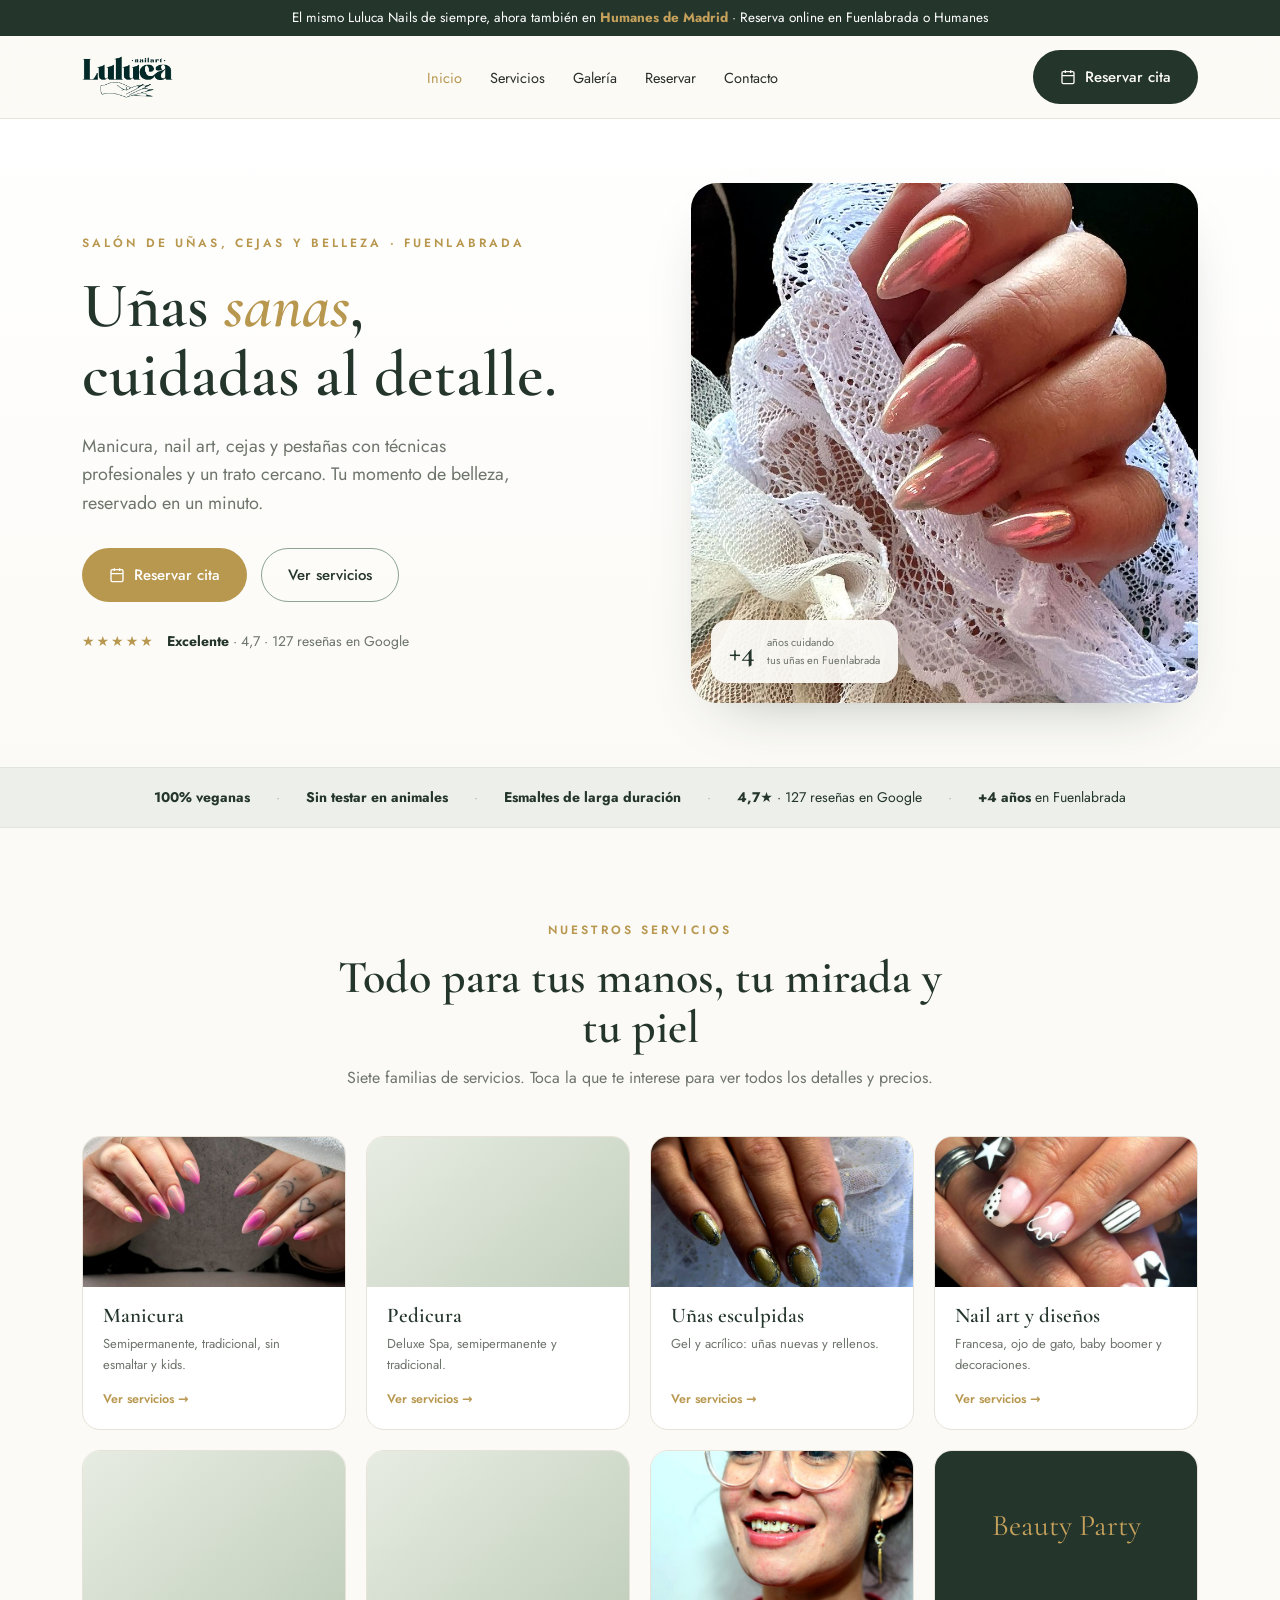
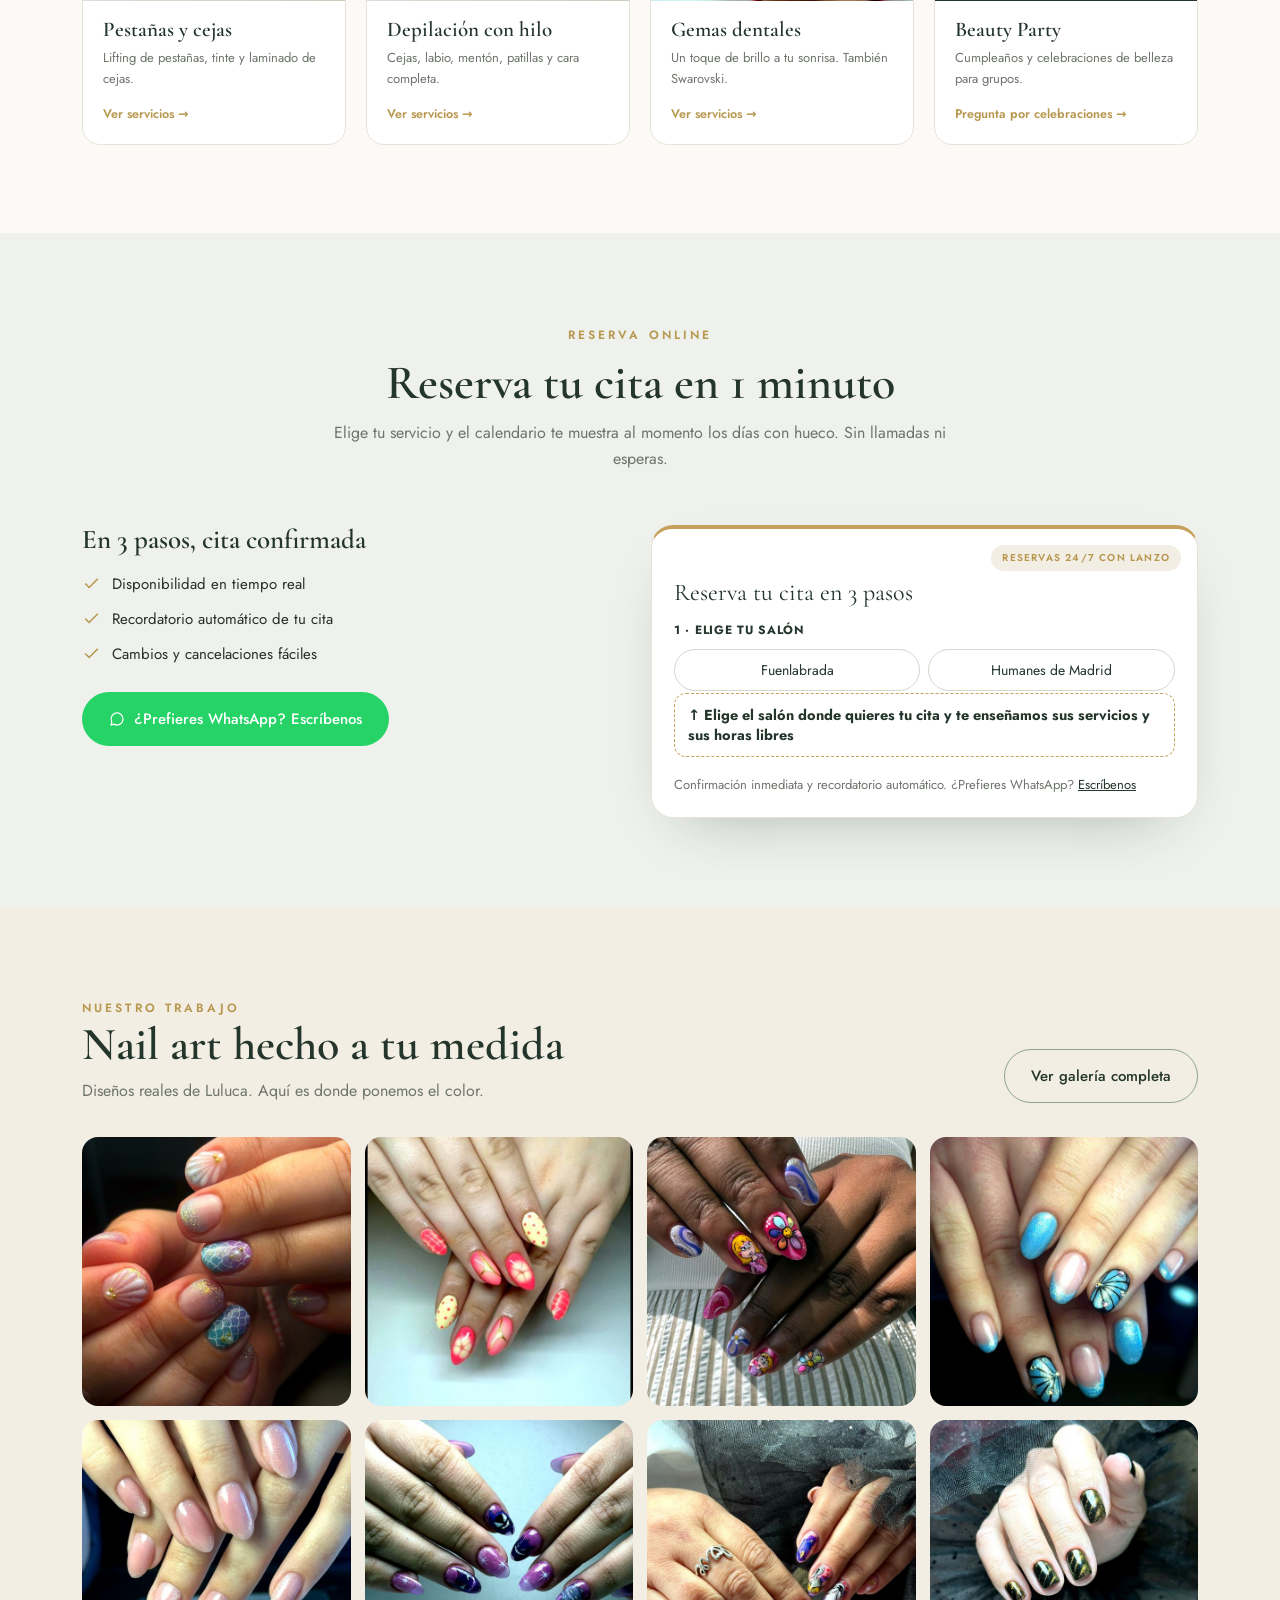
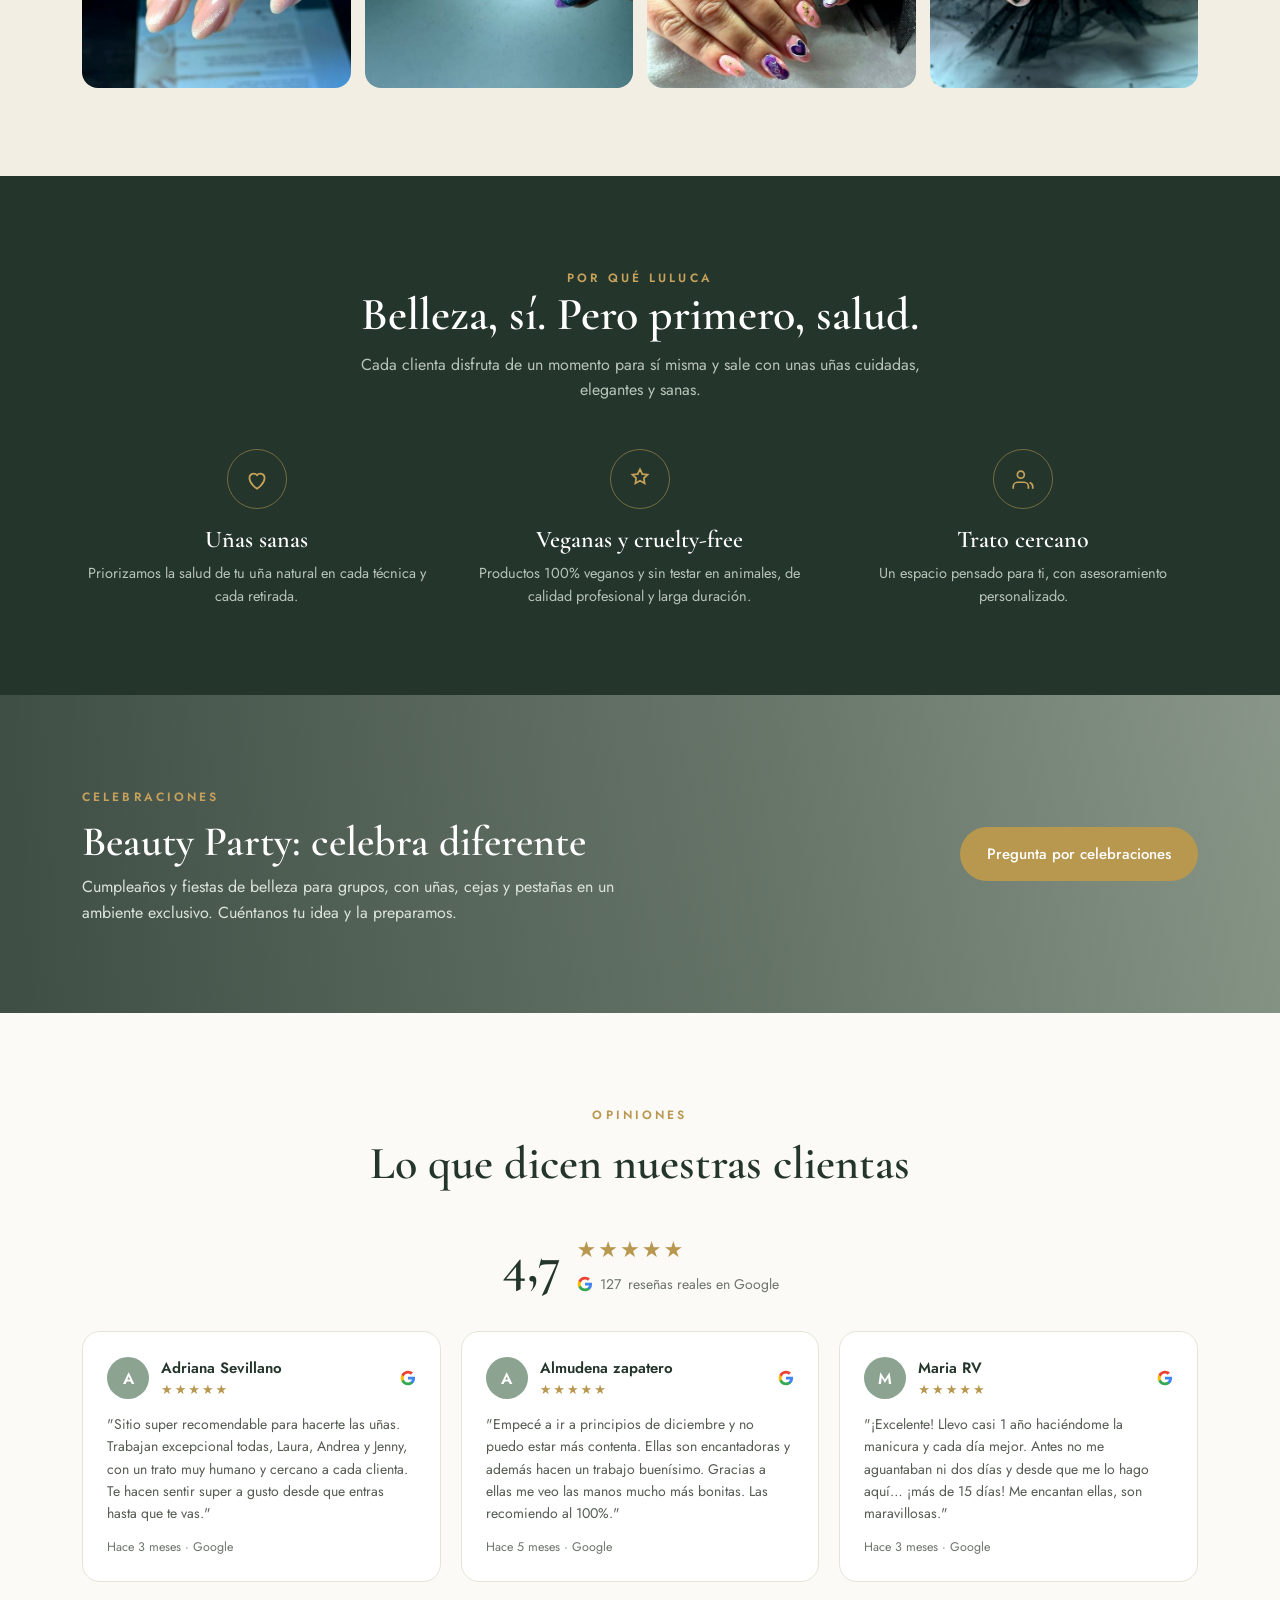
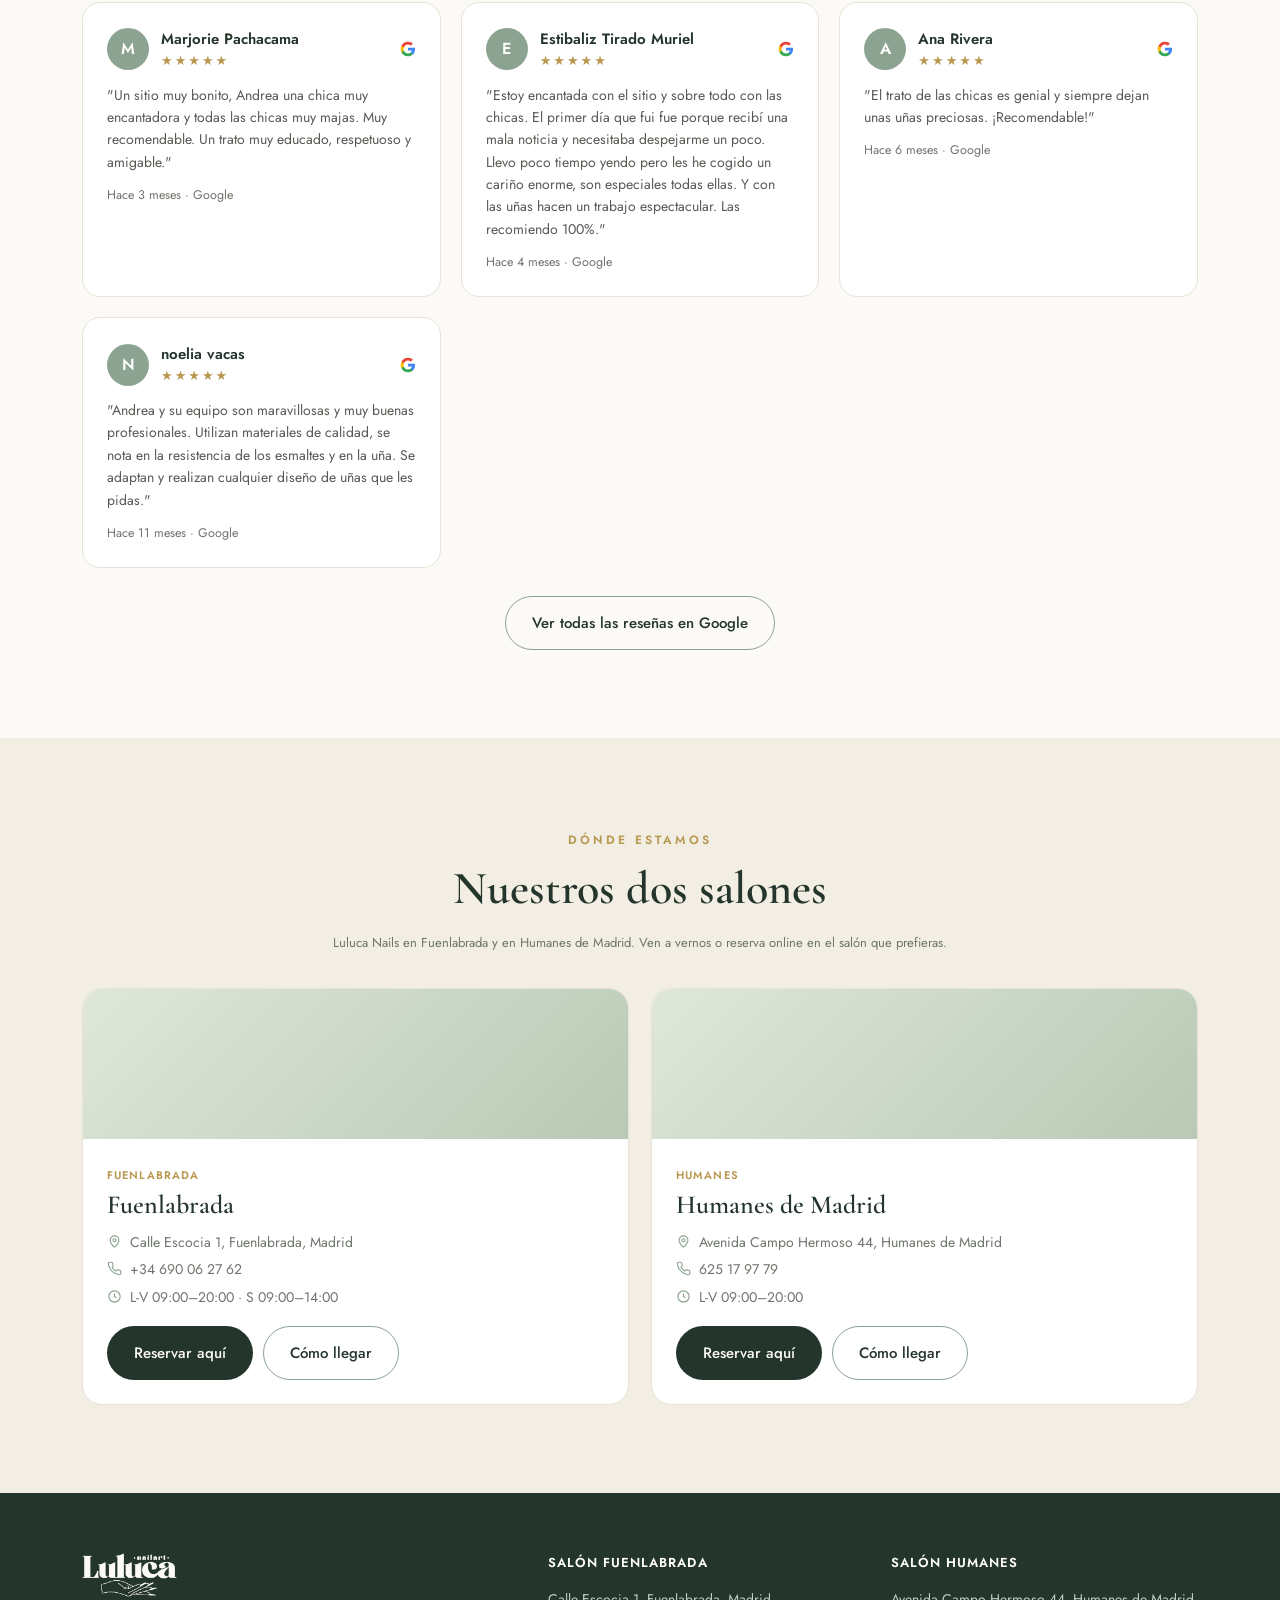
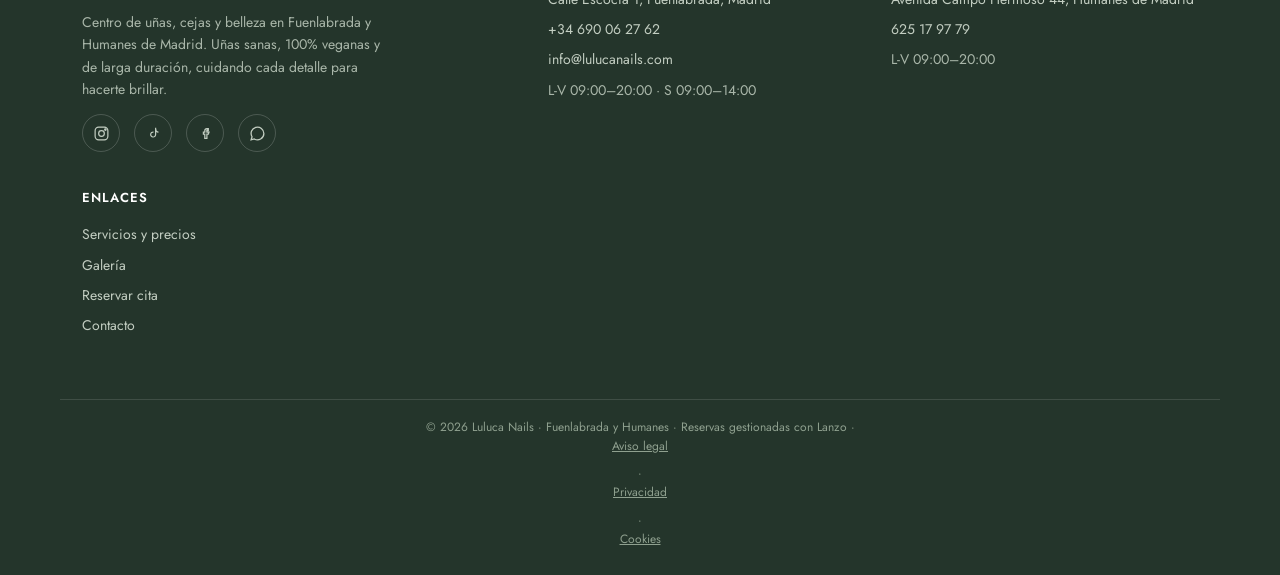
==== commit f7924bb8: "web: reserva en 3 pasos y la confirmacion siempre visible CONFIRMACION (lo urgente). Andrea grabo el" ====
--- a/index.html
+++ b/index.html
@@ -71,11 +71,6 @@
     <h2 style="font-size:clamp(32px,4.6vw,48px);color:var(--forest);margin:12px 0 10px">Reserva tu cita en 1 minuto</h2>
     <p style="color:var(--muted)">Elige tu servicio y el calendario te muestra al momento los días con hueco. Sin llamadas ni esperas.</p>
   </div>
-  <div class="lz-locsel" style="grid-column:1/-1;display:flex;justify-content:center;align-items:center;gap:10px;margin:2px 0 16px;flex-wrap:wrap">
-    <span style="color:var(--muted);font-size:14px">Elige tu salón:</span>
-    <button type="button" class="lz-locbtn on" data-slug="luluca-nails-fuenlabrada" data-wa="https://wa.me/34690062762?text=Hola%2C%20quiero%20reservar%20una%20cita%20en%20Luluca%20Nails" data-k="fuen" onclick="lzSwitchLoc(this)">Fuenlabrada</button>
-    <button type="button" class="lz-locbtn" data-slug="luluca-nails-humanes" data-wa="https://wa.me/34690062762?text=Hola%2C%20quiero%20reservar%20una%20cita%20en%20Luluca%20Nails" data-k="huma" onclick="lzSwitchLoc(this)">Humanes</button>
-  </div>
   <div class="booking-copy">
     <h3 style="font-family:'Cormorant Garamond',serif;font-size:27px;color:var(--forest);margin-bottom:14px">En 3 pasos, cita confirmada</h3>
     <ul>
@@ -85,7 +80,7 @@
     </ul>
     <a href="https://wa.me/34690062762?text=Hola%2C%20quiero%20reservar%20una%20cita%20en%20Luluca%20Nails" target="_blank" rel="noopener" class="btn btn-wa"><svg viewBox="0 0 24 24" fill="none" stroke="currentColor" stroke-width="1.8"><path d="M21 12a9 9 0 0 1-13.6 7.7L3 21l1.3-4.4A9 9 0 1 1 21 12z"/></svg> ¿Prefieres WhatsApp? Escríbenos</a>
   </div>
-  <div class="cal" id="lz-book" data-slug="luluca-nails-fuenlabrada" data-api="https://api.lanzo.es/api/public" data-wa="https://wa.me/34690062762?text=Hola%2C%20quiero%20reservar%20una%20cita%20en%20Luluca%20Nails" style="border-top:4px solid var(--gold-2)">
+  <div class="cal" id="lz-book" data-api="https://api.lanzo.es/api/public" data-wa="https://wa.me/34690062762?text=Hola%2C%20quiero%20reservar%20una%20cita%20en%20Luluca%20Nails" data-salones='[{"k":"fuen","nombre":"Fuenlabrada","slug":"luluca-nails-fuenlabrada","wa":"https://wa.me/34690062762?text=Hola%2C%20quiero%20reservar%20una%20cita%20en%20Luluca%20Nails"},{"k":"huma","nombre":"Humanes de Madrid","slug":"luluca-nails-humanes","wa":"https://wa.me/34690062762?text=Hola%2C%20quiero%20reservar%20una%20cita%20en%20Luluca%20Nails"}]' style="border-top:4px solid var(--gold-2)">
     <span class="cal-badge">Reservas · Lanzo</span>
     <div class="lz-status" style="color:var(--muted);font-size:14px;padding:20px 0;text-align:center">Cargando el calendario de reservas…</div>
   </div>
@@ -193,28 +188,133 @@
 (function(){
   var root=document.getElementById('lz-book'); if(!root) return;
   var API=root.dataset.api, SLUG='', WA='#';
-  var st={service:null,date:null,slot:null,employeeId:null,allowEmp:true,_slots:[],_services:[],_period:{m:[],t:[]}};
+  var st={service:null,date:null,slot:null,employeeId:null,allowEmp:true,_slots:[],_services:[],_period:{m:[],t:[]},_query:''};
   var view={y:0,m:0};
   var MES=['enero','febrero','marzo','abril','mayo','junio','julio','agosto','septiembre','octubre','noviembre','diciembre'];
-  var GROUPS=[{k:'unas',label:'Uñas y manicura'},{k:'pies',label:'Pies y pedicura'},{k:'cejas',label:'Cejas, labio y depilación'},{k:'pest',label:'Pestañas'},{k:'gema',label:'Gemas dentales'}];
-  function groupOf(name){var n=(name||'').toLowerCase();
-    if(n.indexOf('pestañ')>-1||n.indexOf('lifting')>-1||n.indexOf('tinte')>-1) return 'pest';
-    if(n.indexOf('ceja')>-1||n.indexOf('labio')>-1||n.indexOf('laminado')>-1||n.indexOf('frente')>-1||n.indexOf('mejill')>-1||n.indexOf('patill')>-1||n.indexOf('cara completa')>-1) return 'cejas';
-    if(n.indexOf('gema')>-1) return 'gema';
-    if(n.indexOf('pedicura')>-1||n.indexOf('(pies)')>-1||n.indexOf('pies')>-1||n.indexOf('/ pie')>-1) return 'pies';
-    return 'unas';}
+  // ── Carta de servicios ────────────────────────────────────────────────────
+  // Antes esto adivinaba la categoria con expresiones regulares sobre el nombre
+  // y la metia en cinco grupos fijos. La API publica YA devuelve el `category`
+  // que ha puesto la duena, asi que adivinar teniendo la respuesta delante
+  // sobraba: lo que sale aqui es su propia clasificacion.
+  //
+  // PUENTE, NO DESTINO. El buscador de abajo es una traduccion fiel y minima del
+  // motor unico de catalogo (D-393, apps/beautysaas-web/lib/catalog/), que es el
+  // que usan el TPV, la agenda y el widget oficial. Aqui no se puede importar
+  // porque esta web es HTML estatico sin build de TypeScript. Es una COPIA, y
+  // D-393 dice que no se copia: vive solo hasta que esta web pase al widget
+  // servido desde Lanzo. Si cambia el criterio alli, hay que traerlo aqui a mano.
+  var COL=new Intl.Collator('es',{sensitivity:'base'});
+  var OTROS='Otros';
+  // Sin diacriticos y en minusculas, igual que `normalizeForSearch`.
+  function normTxt(x){return (x||'').normalize('NFD').replace(/[̀-ͯ]/g,'').toLowerCase();}
+  function catOf(sv){var c=(sv.category||'').trim();return c||OTROS;}
+  // rank 0 = el nombre empieza por lo escrito · 1 = empieza una palabra · 2 = va dentro
+  function rankOf(nom,q){
+    if(nom.indexOf(q)===0) return 0;
+    var i=nom.indexOf(q); if(i<0) return -1;
+    return ' -/(,.+'.indexOf(nom.charAt(i-1))>=0 ? 1 : 2;
+  }
+  function buscar(q){
+    // Dos letras, igual que el motor del producto (MIN_QUERY_LENGTH): con una
+    // sola, la carta salta a modo búsqueda antes de que la sugerencia sirva de
+    // nada y la clienta pierde de vista las categorías.
+    var qn=normTxt(q).trim(); if(qn.length<2) return null;
+    var out=[];
+    (st._services||[]).forEach(function(sv){
+      var r=rankOf(normTxt(sv.name),qn); if(r>=0) out.push({s:sv,r:r});
+    });
+    out.sort(function(a,b){return a.r-b.r || COL.compare(a.s.name,b.s.name);});
+    return out.map(function(o){return o.s;});
+  }
+  // Agrupa por categoria REAL. Unifica las que solo difieren en mayusculas o
+  // acentos —el catalogo de Luluca trae "Uñas" y "uñas", "Pestañas y Cejas" y
+  // "Pestañas y cejas"— y ensena como etiqueta la variante mas usada, para que
+  // la clienta no vea dos apartados que son el mismo. Orden: alfabetico con
+  // "Otros" al final, y dentro de cada uno alfabetico insensible a acentos.
+  function agrupar(lista){
+    var by={};
+    lista.forEach(function(sv){
+      var c=catOf(sv), k=normTxt(c);
+      if(!by[k]) by[k]={items:[],nombres:{}};
+      by[k].items.push(sv);
+      by[k].nombres[c]=(by[k].nombres[c]||0)+1;
+    });
+    return Object.keys(by).map(function(k){
+      var n=by[k].nombres;
+      var label=Object.keys(n).sort(function(a,b){
+        var f=n[b]-n[a]; if(f) return f;
+        // A igual frecuencia gana la que empieza en mayuscula: el catalogo trae
+        // "Uñas" y "uñas" con el mismo recuento, y un apartado en minuscula
+        // canta. Mismo desempate que el script de limpieza del catalogo.
+        var ma=/^[A-ZÀ-Ü]/.test(a)?1:0, mb=/^[A-ZÀ-Ü]/.test(b)?1:0;
+        if(ma!==mb) return mb-ma;
+        return a.localeCompare(b,'es');
+      })[0];
+      return {label:label,items:by[k].items.sort(function(a,b){return COL.compare(a.name,b.name);})};
+    }).sort(function(a,b){
+      if(a.label===OTROS) return 1; if(b.label===OTROS) return -1;
+      return a.label.localeCompare(b.label,'es');
+    });
+  }
 
   var css=[
-   '#lz-book .lz-h{font-family:"Cormorant Garamond",serif;color:var(--forest);font-size:24px;margin:2px 0 14px}',
+   // El margen de arriba libra el `.cal-badge`, que va absolute en la esquina:
+   // con el titulo corto no se tocaban, pero "Reserva tu cita en 3 pasos" le
+   // llegaba justo debajo y el badge lo tapaba.
+   '#lz-book .lz-h{font-family:"Cormorant Garamond",serif;color:var(--forest);font-size:24px;margin:28px 0 14px;line-height:1.15}',
    '#lz-book label{display:block;font-size:12px;letter-spacing:.06em;text-transform:uppercase;color:var(--forest);margin:18px 0 9px;font-weight:700}',
    '#lz-book label:first-of-type{margin-top:6px}',
-   '#lz-book select,#lz-book input{width:100%;padding:12px 12px;border:1px solid #d8d5cc;border-radius:12px;font:inherit;background:#fff;color:var(--forest);box-sizing:border-box}',
-   '#lz-book optgroup{font-weight:700;color:var(--forest)}',
+   '#lz-book input{width:100%;padding:12px 12px;border:1px solid #d8d5cc;border-radius:12px;font:inherit;background:#fff;color:var(--forest);box-sizing:border-box}',
+   // La x nativa de type=search en Chrome se solaparia con la nuestra.
+   '#lz-book input[type=search]::-webkit-search-cancel-button{display:none}',
    '#lz-book .lz-meta{font-size:13px;color:var(--muted);margin-top:6px}',
    '.lz-chips{display:flex;flex-wrap:wrap;gap:8px;margin-bottom:10px}',
    '.lz-chip{padding:9px 16px;border:1px solid #d8d5cc;border-radius:999px;background:#fff;cursor:pointer;font:inherit;font-size:14px;color:var(--forest)}',
    '.lz-chip.sel{background:var(--forest);color:#fff;border-color:var(--forest)}',
    '.lz-chip:disabled{opacity:.4;cursor:default}',
+   // El paso de mañana/tarde es el que se colaba: dos pildoras blancas con
+   // borde gris no piden que las toquen, y la clienta leia la ausencia de horas
+   // como ausencia de huecos. `pedir` vive solo hasta que elige periodo.
+   '.lz-chip.pedir{border:2px solid var(--gold-2);font-weight:700;box-shadow:0 2px 10px rgba(0,0,0,.06)}',
+   '.lz-pick{color:var(--forest);font-size:14.5px;font-weight:700;line-height:1.35;padding:11px 13px;background:#fff;border:1px dashed var(--gold-2);border-radius:12px;margin-top:2px}',
+   '.lz-ovl{position:fixed;top:0;right:0;bottom:0;left:0;z-index:2147483000;background:rgba(20,28,22,.55);display:flex;align-items:center;justify-content:center;padding:18px}',
+   '.lz-toast{background:#fff;border-radius:16px;box-shadow:0 16px 50px rgba(0,0,0,.3);padding:22px 18px 18px;text-align:center;color:var(--forest);font:inherit;max-width:420px;width:100%;box-sizing:border-box}',
+   '.lz-toast-check{width:46px;height:46px;margin:0 auto 10px;border-radius:999px;background:var(--forest);color:#fff;font-size:24px;line-height:46px;font-weight:700}',
+   '.lz-toast h4{font-family:"Cormorant Garamond",serif;font-size:25px;font-weight:600;margin:0 0 8px;color:var(--forest)}',
+   '.lz-toast p{font-size:15px;color:var(--forest);margin:0 0 10px;line-height:1.45}',
+   '.lz-toast .lz-toast-sub{font-size:13px;color:var(--muted);margin-bottom:16px}',
+   '.lz-toast-ok{display:block;width:100%;padding:13px;border:none;border-radius:11px;background:var(--forest);color:#fff;font:inherit;font-size:15px;font-weight:700;cursor:pointer}',
+   '.lz-search-wrap{position:relative}',
+   '.lz-qclear{position:absolute;right:8px;top:50%;transform:translateY(-50%);border:none;background:#eceae3;width:26px;height:26px;border-radius:999px;cursor:pointer;font-size:15px;line-height:1;color:var(--forest)}',
+   // El paso 1 va PLEGADO. Abierto en canal empujaba el calendario tan abajo que
+   // costaba encontrarlo, que es justo el paso siguiente. Cerrado ocupa una linea;
+   // abierto tiene tope de alto y su propio scroll, asi que nunca desplaza el
+   // resto de la pagina fuera de la pantalla.
+   '.lz-salones{display:flex;gap:8px;flex-wrap:wrap}',
+   '.lz-sal{flex:1 1 140px;padding:15px 12px;border:2px solid #d8d5cc;border-radius:12px;background:#fff;font:inherit;font-size:16px;font-weight:700;color:var(--forest);cursor:pointer}',
+   '.lz-sal.on{background:var(--forest);color:#fff;border-color:var(--forest)}',
+   '.lz-abre{width:100%;display:flex;align-items:center;gap:10px;text-align:left;padding:12px;border:1px solid #d8d5cc;border-radius:12px;background:#fff;font:inherit;font-size:15px;color:var(--forest);cursor:pointer;box-sizing:border-box}',
+   '.lz-abre[aria-expanded="true"]{border-color:var(--gold-2)}',
+   '.lz-abre.elegido{font-weight:600}',
+   '#lz-abre-txt{flex:1;line-height:1.3}',
+   '.lz-abre-ch{color:var(--gold);font-size:12px;flex:0 0 auto}',
+   '.lz-panel{margin-top:8px;border:1px solid #ece9e2;border-radius:12px;background:#f7f6f1;padding:12px;max-height:58vh;overflow-y:auto;-webkit-overflow-scrolling:touch}',
+   '.lz-panel .lz-grouptitle:first-child{margin-top:2px}',
+   '.lz-grouptitle{font-family:"Cormorant Garamond",serif;font-size:18px;color:var(--forest);margin:16px 0 8px}',
+   '.lz-srvlist{display:flex;flex-direction:column;gap:6px}',
+   '.lz-srv{display:flex;flex-direction:column;gap:2px;text-align:left;width:100%;padding:10px 12px;border:1px solid #ece9e2;border-radius:10px;background:#faf9f5;cursor:pointer;font:inherit;color:var(--forest)}',
+   '.lz-srv:hover{border-color:var(--forest)}',
+   '.lz-srv.sel{background:var(--forest);color:#fff;border-color:var(--forest)}',
+   '.lz-srv-n{font-size:14.5px;font-weight:400;line-height:1.3}',
+   '.lz-srv-m{font-size:12.5px;color:var(--muted)}',
+   '.lz-srv.sel .lz-srv-m{color:rgba(255,255,255,.78)}',
+   '.lz-cat{border:1px solid #ece9e2;border-radius:10px;background:#fff;margin-bottom:6px}',
+   '.lz-cat>summary{padding:11px 12px;cursor:pointer;font-size:14.5px;font-weight:600;color:var(--forest);list-style:none;display:flex;align-items:center;gap:8px}',
+   '.lz-cat>summary::-webkit-details-marker{display:none}',
+   '.lz-cat>summary::after{content:"+";margin-left:auto;color:var(--gold);font-weight:700;font-size:17px}',
+   '.lz-cat[open]>summary::after{content:"−"}',
+   '.lz-catn{font-size:12px;color:var(--muted);font-weight:600}',
+   '.lz-cat>div{padding:0 10px 10px}',
    '.lz-calhead{display:flex;align-items:center;justify-content:space-between;margin-bottom:10px}',
    '.lz-calhead b{font-family:"Cormorant Garamond",serif;font-weight:600;font-size:19px;color:var(--forest);text-transform:capitalize}',
    '.lz-nav{border:none;background:#eceae3;width:34px;height:34px;border-radius:9px;cursor:pointer;font-size:16px;color:var(--forest)}',
@@ -256,30 +356,131 @@
   function hide(s){var e=g('lz-step-'+s); if(e) e.hidden=true;}
 
   function boot(){
-    SLUG=root.dataset.slug; WA=root.dataset.wa||'#';
-    st={service:null,date:null,slot:null,employeeId:null,allowEmp:true,_slots:[],_services:[],_period:{m:[],t:[]}};
+    SLUG=root.dataset.slug||''; WA=root.dataset.wa||'#';
+    st={service:null,date:null,slot:null,employeeId:null,allowEmp:true,_slots:[],_services:[],_period:{m:[],t:[]},_query:''};
     view={y:0,m:0};
     root.innerHTML=
      '<span class="cal-badge">Reservas 24/7 con Lanzo</span>'+
-     '<div class="lz-h">Reserva tu cita</div>'+
-     '<div id="lz-step-svc"><label>1 · Elige tu servicio</label><select id="lz-svc"><option value="">Cargando servicios…</option></select><div class="lz-meta" id="lz-svcmeta"></div></div>'+
-     '<div id="lz-step-date"><label>2 · Elige el día</label><div id="lz-cal"></div><div id="lz-hint" class="lz-hint"></div></div>'+
-     '<div id="lz-step-time" hidden><label>3 · Elige la hora</label><div id="lz-period" class="lz-chips"></div><div id="lz-times"></div></div>'+
-     '<div id="lz-step-emp" hidden><label id="lz-emp-label">4 · Elige profesional</label><div id="lz-emps"></div></div>'+
-     '<div id="lz-step-form" hidden><label id="lz-form-label">5 · Tus datos</label><input id="lz-name" placeholder="Nombre y apellidos" autocomplete="name"><div style="height:8px"></div><input id="lz-phone" placeholder="Teléfono móvil" inputmode="tel" autocomplete="tel"><button id="lz-confirm" class="btn btn-primary" style="width:100%;justify-content:center;margin-top:12px">Confirmar reserva</button><div class="lz-err" id="lz-err"></div></div>'+
+     '<div class="lz-h">Reserva tu cita en 3 pasos</div>'+
+     '<div id="lz-step-sal"><label>1 · Elige tu salón</label><div id="lz-salones" class="lz-salones"></div><div id="lz-salaviso"></div></div>'+
+     '<div id="lz-step-svc" hidden><label>2 · Elige tu servicio</label>'+
+     '<button type="button" id="lz-abre" class="lz-abre" aria-expanded="false" aria-controls="lz-panel"><span id="lz-abre-txt">Elige tu servicio…</span><span class="lz-abre-ch" aria-hidden="true">▾</span></button>'+
+     '<div id="lz-panel" class="lz-panel" hidden>'+
+     '<div class="lz-search-wrap"><input id="lz-q" class="lz-search" type="search" placeholder="Buscar servicio…" aria-label="Buscar servicio" autocomplete="off" autocapitalize="off" spellcheck="false"><button type="button" id="lz-qclear" class="lz-qclear" aria-label="Borrar la búsqueda" hidden>×</button></div>'+
+     '<div id="lz-carta"><div class="lz-msg">Cargando servicios…</div></div></div></div>'+
+     '<div id="lz-step-date" hidden><label>3 · Elige fecha y hora</label><div id="lz-cal"></div><div id="lz-hint" class="lz-hint"></div></div>'+
+     '<div id="lz-step-time" hidden><div id="lz-period" class="lz-chips"></div><div id="lz-times"></div></div>'+
+     '<div id="lz-step-emp" hidden><label id="lz-emp-label">Elige profesional</label><div id="lz-emps"></div></div>'+
+     '<div id="lz-step-form" hidden><label id="lz-form-label">Tus datos</label><input id="lz-name" placeholder="Nombre y apellidos" autocomplete="name"><div style="height:8px"></div><input id="lz-phone" placeholder="Teléfono móvil" inputmode="tel" autocomplete="tel"><button id="lz-confirm" class="btn btn-primary" style="width:100%;justify-content:center;margin-top:12px">Confirmar reserva</button><div class="lz-err" id="lz-err"></div></div>'+
      '<div class="lz-foot">Confirmación inmediata y recordatorio automático. ¿Prefieres WhatsApp? <a href="'+WA+'" target="_blank" rel="noopener">Escríbenos</a></div>';
+    renderSalones();
+    // SIN SALON NO SE CARGA NADA, Y ES A PROPOSITO. Antes arrancaba con
+    // Fuenlabrada puesta: quien no se fijaba reservaba en el salón equivocado, y
+    // eso se arregla en el mostrador o con una llamada. Que elija a mano.
+    if(!SLUG){
+      g('lz-salaviso').innerHTML='<div class="lz-pick">↑ Elige el salón donde quieres tu cita y te enseñamos sus servicios y sus horas libres</div>';
+      return;
+    }
+    show('svc'); show('date');
     renderCal();
     api('/salon/'+SLUG).then(function(s){
       st.allowEmp = !(s && s.allowEmployeeSelection===false);
       var fl=g('lz-form-label'); if(fl) fl.textContent=(st.allowEmp?'5':'4')+' · Tus datos';
       st._services=(s&&s.services)||[];
-      var byG={}; st._services.forEach(function(v){ v._g=groupOf(v.name); (byG[v._g]=byG[v._g]||[]).push(v); });
-      var html='<option value="">Elige tu servicio…</option>';
-      GROUPS.forEach(function(gr){ var list=byG[gr.k]; if(!list||!list.length) return;
-        html+='<optgroup label="'+gr.label+'">'+list.map(function(v){return '<option value="'+v.id+'">'+esc(v.name)+' · '+(v.durationMin||0)+' min · '+eur(v.priceEur)+'</option>';}).join('')+'</optgroup>';
-      });
-      g('lz-svc').innerHTML=html;
-    }).catch(function(){ g('lz-svc').innerHTML='<option value="">No se pudieron cargar los servicios</option>'; });
+      renderCarta();
+    }).catch(function(){ g('lz-carta').innerHTML='<div class="lz-pick">No se pudieron cargar los servicios. Recarga la página o escríbenos por WhatsApp.</div>'; });
+  }
+
+  // Las sedes vienen del HTML. Los botones llevan las mismas clases y datos que
+  // el conmutador viejo, así que `lzGoto('huma')` de la sección de sedes sigue
+  // funcionando sin tocar nada.
+  var SALONES=[];
+  try{ SALONES=JSON.parse(root.dataset.salones||'[]'); }catch(e){ SALONES=[]; }
+
+  function renderSalones(){
+    var cont=g('lz-salones'); if(!cont) return;
+    cont.innerHTML=SALONES.map(function(sa){
+      return '<button type="button" class="lz-locbtn lz-sal'+(SLUG===sa.slug?' on':'')+'" data-k="'+sa.k+
+             '" data-slug="'+sa.slug+'" data-wa="'+sa.wa+'">'+esc(sa.nombre)+'</button>';
+    }).join('');
+  }
+
+  function elegirSalon(slug,wa,k){
+    if(!slug || SLUG===slug) return;
+    root.dataset.slug=slug; root.dataset.wa=wa||'#';
+    // Mantiene en su sitio los nombres de sede del resto de la página.
+    if(k && typeof window.setLocale==='function'){ try{ window.setLocale(k); }catch(e){} }
+    boot();
+  }
+
+  function pintarTrigger(){
+    var t=g('lz-abre-txt'), b=g('lz-abre'); if(!t||!b) return;
+    if(st.service){
+      t.textContent=st.service.name+' · '+(st.service.durationMin||0)+' min · '+eur(st.service.priceEur);
+      b.classList.add('elegido');
+    } else { t.textContent='Elige tu servicio…'; b.classList.remove('elegido'); }
+  }
+  function abrirPanel(){
+    var pn=g('lz-panel'), b=g('lz-abre'); if(!pn) return;
+    pn.hidden=false; if(b) b.setAttribute('aria-expanded','true');
+    try{g('lz-q').focus({preventScroll:true});}catch(e){}
+  }
+  function cerrarPanel(){
+    var pn=g('lz-panel'), b=g('lz-abre'); if(!pn) return;
+    pn.hidden=true; if(b) b.setAttribute('aria-expanded','false');
+  }
+
+  function srvBtn(sv){
+    var sel=(st.service&&st.service.id===sv.id)?' sel':'';
+    return '<button type="button" class="lz-srv'+sel+'" data-s="'+sv.id+'">'+
+           '<span class="lz-srv-n">'+esc(sv.name)+'</span>'+
+           '<span class="lz-srv-m">'+(sv.durationMin||0)+' min · '+eur(sv.priceEur)+'</span></button>';
+  }
+
+  function renderCarta(){
+    var cont=g('lz-carta'); if(!cont) return;
+    var res=buscar(st._query||'');
+    if(res){
+      cont.innerHTML = res.length
+        ? '<div class="lz-srvlist">'+res.map(srvBtn).join('')+'</div>'
+        : '<div class="lz-pick">No hemos encontrado nada con “'+esc((st._query||'').trim())+'”. Prueba con otra palabra, o mira la carta.</div>';
+      return;
+    }
+    var html='';
+    // `destacado` lo calcula el backend con la frecuencia real de reserva de ESE
+    // salon. Un salon recien dado de alta no tiene historial y entonces no hay
+    // destacados: se ensena la carta y ya.
+    var dest=(st._services||[]).filter(function(sv){return sv.destacado;});
+    if(dest.length){
+      html+='<div class="lz-grouptitle">Los más pedidos</div><div class="lz-srvlist">'+dest.map(srvBtn).join('')+'</div>';
+    }
+    var grupos=agrupar(st._services||[]);
+    if(grupos.length){
+      html+='<div class="lz-grouptitle">'+(dest.length?'Todo lo que hacemos':'Nuestros servicios')+'</div>';
+      // Si no hay destacados se abre la primera categoria: una carta entera
+      // plegada obliga a un toque antes de ver un solo precio.
+      html+=grupos.map(function(gr,i){
+        return '<details class="lz-cat"'+((i===0&&!dest.length)?' open':'')+'><summary>'+esc(gr.label)+
+               ' <span class="lz-catn">'+gr.items.length+'</span></summary><div class="lz-srvlist">'+
+               gr.items.map(srvBtn).join('')+'</div></details>';
+      }).join('');
+    }
+    cont.innerHTML=html;
+  }
+
+  // No se repinta la carta entera a proposito: si se repintara, el acordeon se
+  // cerraria justo cuando la clienta acaba de elegir dentro de una categoria.
+  function elegirServicio(id){
+    st.service=(st._services||[]).filter(function(v){return v.id===id;})[0]||null;
+    st.slot=null; st.employeeId=null; hide('emp'); hide('form');
+    g('lz-hint').textContent='';
+    var bs=g('lz-carta').querySelectorAll('.lz-srv');
+    for(var i=0;i<bs.length;i++) bs[i].classList.toggle('sel', bs[i].dataset.s===id);
+    // Se cierra al elegir: asi el calendario vuelve a quedar pegado debajo.
+    pintarTrigger();
+    cerrarPanel();
+    // Si ya habia dia elegido, el flujo se recupera solo y salen las horas.
+    if(st.date) loadTimes(st.date); else hide('time');
   }
 
   function renderCal(){
@@ -296,7 +497,20 @@
 
   function pickDay(ds){
     st.date=ds; st.slot=null; st.employeeId=null; renderCal();
-    if(!st.service){ g('lz-hint').textContent='Elige primero tu servicio arriba ↑'; hide('time'); hide('emp'); hide('form'); try{g('lz-svc').focus();}catch(e){} return; }
+    if(!st.service){
+      // Antes esto escondia la seccion de horas ENTERA y dejaba el aviso debajo
+      // del calendario: la clienta se queda mirando el sitio donde deberian salir
+      // las horas, no ve nada, y concluye que ese dia no tiene hueco. El aviso
+      // tiene que estar donde esta mirando, no doscientos pixeles mas arriba.
+      // `preventScroll` para que el foco del desplegable no le arrastre la vista
+      // justo al mensaje que acabamos de poner delante.
+      g('lz-hint').textContent='';
+      show('time'); hide('emp'); hide('form');
+      g('lz-period').innerHTML='';
+      g('lz-times').innerHTML='<div class="lz-pick">↑ Elige primero tu servicio arriba para ver las horas libres</div>';
+      abrirPanel();
+      return;
+    }
     g('lz-hint').textContent=''; loadTimes(ds);
   }
 
@@ -308,14 +522,16 @@
       if(!slots.length){ g('lz-period').innerHTML=''; g('lz-times').innerHTML='<div class="lz-msg">No hay horas libres ese día. Prueba con otro.</div>'; return; }
       var m=[],tt=[]; slots.forEach(function(s,i){ (hourOf(s.startsAt)<14?m:tt).push(i); });
       st._period={m:m,t:tt};
-      g('lz-period').innerHTML='<button type="button" class="lz-chip" data-p="m"'+(m.length?'':' disabled')+'>Mañana ('+m.length+')</button><button type="button" class="lz-chip" data-p="t"'+(tt.length?'':' disabled')+'>Tarde ('+tt.length+')</button>';
-      g('lz-times').innerHTML='<div class="lz-msg">Elige mañana o tarde.</div>';
+      g('lz-period').innerHTML='<button type="button" class="lz-chip pedir" data-p="m"'+(m.length?'':' disabled')+'>Mañana ('+m.length+')</button><button type="button" class="lz-chip pedir" data-p="t"'+(tt.length?'':' disabled')+'>Tarde ('+tt.length+')</button>';
+      // Decir el numero total es lo que desmonta el "no hay huecos": la clienta ve
+      // que hay 20 libres antes de tocar nada.
+      g('lz-times').innerHTML='<div class="lz-pick">↑ Toca <b>Mañana</b> o <b>Tarde</b> para ver las '+slots.length+' horas libres de ese día</div>';
       if(m.length && !tt.length) showPeriod('m'); else if(tt.length && !m.length) showPeriod('t');
     }).catch(function(){ g('lz-period').innerHTML=''; g('lz-times').innerHTML='<div class="lz-msg">No se pudo cargar la disponibilidad. Prueba de nuevo.</div>'; });
   }
 
   function showPeriod(p){
-    [...g('lz-period').children].forEach(function(b){ if(b.dataset) b.classList.toggle('sel', b.dataset.p===p); });
+    [...g('lz-period').children].forEach(function(b){ if(b.dataset){ b.classList.toggle('sel', b.dataset.p===p); b.classList.remove('pedir'); } });
     var idxs=(p==='m')?st._period.m:st._period.t;
     g('lz-times').innerHTML=idxs.map(function(i){return '<button type="button" class="lz-time" data-i="'+i+'">'+fmt(st._slots[i].startsAt)+'</button>';}).join('');
     st.slot=null; st.employeeId=null; hide('emp'); hide('form');
@@ -361,33 +577,84 @@
     // La tarjeta de confirmación es mucho más corta que el widget desplegado:
     // al sustituirlo, la página se acorta por encima de donde está mirando la
     // clienta y su scroll acaba en la sección de sedes o en el pie, con la
-    // confirmación fuera de pantalla. Eso es lo que hacía que llamasen al salón
-    // creyendo que la cita no se había hecho. Hay que traerla a la vista.
+    // confirmación fuera de pantalla. Hay que traerla a la vista.
+    //
+    // CUIDADO CON EL SUAVE, QUE AQUÍ NO SE PIDE Y VIENE SOLO.
+    // `assets/css/styles.css` declara `html{scroll-behavior:smooth}`, y
+    // `scrollIntoView` sin `behavior` usa 'auto', que significa "lo que diga esa
+    // propiedad CSS". O sea que este scroll era SUAVE aunque este comentario
+    // dijera lo contrario, y una animación en vuelo mientras el documento se
+    // encoge acaba clampada donde no toca: el fallo original, intacto. Se fuerza
+    // el salto poniendo `scroll-behavior` en el propio <html> —un estilo inline
+    // gana a la hoja— y se restaura después, porque el resto de la página usa el
+    // desplazamiento suave a propósito (ver `openCat`).
+    var raiz=document.documentElement;
+    function centrarConfirmacion(){
+      var previo=raiz.style.scrollBehavior;
+      raiz.style.scrollBehavior='auto';
+      var ok=document.getElementById('lz-ok')||root;
+      ok.scrollIntoView({block:'center'});
+      raiz.style.scrollBehavior=previo;
+      return ok;
+    }
     // Doble requestAnimationFrame: el primero cede el turno para que el
     // navegador aplique el layout nuevo, el segundo mide ya sobre el definitivo.
-    // Salto instantáneo y no 'smooth': una animación en vuelo mientras cambia
-    // el alto del documento acaba clampada donde no toca.
     requestAnimationFrame(function(){
       requestAnimationFrame(function(){
-        var ok=document.getElementById('lz-ok')||root;
-        ok.scrollIntoView({block:'center'});
+        var ok=centrarConfirmacion();
         try{ ok.focus({preventScroll:true}); }catch(e){ }
+        // Segundo pase. En móvil la clienta acaba de teclear su teléfono: al
+        // sustituir el widget desaparece el <input> enfocado, el teclado se
+        // cierra con su propia animación y el área visible crece cuando ya
+        // habíamos medido. Un salto instantáneo repetido no se nota y tapa ese
+        // caso, que no se puede reproducir sin un teclado de verdad.
+        setTimeout(centrarConfirmacion, 350);
       });
     });
-  }
-
-  root.addEventListener('change', function(ev){
-    if(!ev.target || ev.target.id!=='lz-svc') return;
-    var id=ev.target.value; st.service=(st._services||[]).filter(function(v){return v.id===id;})[0]||null;
-    st.slot=null; st.employeeId=null; hide('time'); hide('emp'); hide('form');
-    if(!st.service){ g('lz-svcmeta').textContent=''; return; }
-    g('lz-svcmeta').textContent=(st.service.durationMin||0)+' min · '+eur(st.service.priceEur);
-    g('lz-hint').textContent='';
-    if(st.date) loadTimes(st.date);
+
+    // SEGUNDA CAPA, Y ES LA QUE NO PUEDE FALLAR.
+    // Traer la confirmación a la vista depende del navegador, del teclado y del
+    // CSS de la página, y ya ha fallado dos veces contra clientas reales: la
+    // tarjeta se pinta, pero la clienta se queda en la galería —que está justo
+    // debajo de esta sección— y cree que su cita no ha entrado. Así que la
+    // confirmación no puede vivir SOLO en un sitio al que hay que llegar
+    // desplazándose. Este aviso se pinta sobre el área visible: se ve esté donde
+    // esté el scroll, y no se va hasta que ella lo cierra.
+    // Cuelga de <body> y no del widget porque un ancestro con `transform`
+    // rompería el `position:fixed`.
+    var capa=document.createElement('div');
+    capa.className='lz-ovl';
+    capa.innerHTML='<div class="lz-toast" role="status"><div class="lz-toast-check">✓</div>'+
+      '<h4>¡Cita confirmada!</h4>'+
+      '<p><b>'+esc(st.service.name)+'</b>'+(emp?(' con '+esc(emp)):'')+'<br>'+esc(dia)+' a las '+fmt(iso)+'</p>'+
+      '<p class="lz-toast-sub">Recibirás un recordatorio. Si necesitas cambiarla, escríbenos por WhatsApp.</p>'+
+      '<button type="button" class="lz-toast-ok">Entendido</button></div>';
+    function cerrarAviso(){
+      if(capa.parentNode) capa.parentNode.removeChild(capa);
+      centrarConfirmacion();
+    }
+    capa.addEventListener('click', function(ev){
+      if(ev.target===capa || (ev.target.className||'')==='lz-toast-ok') cerrarAviso();
+    });
+    document.body.appendChild(capa);
+  }
+
+  // Se repinta solo la lista de resultados, no el paso entero: repintar el paso
+  // le quitaria el foco al <input> y en movil se cerraria el teclado a la
+  // primera letra.
+  root.addEventListener('input', function(ev){
+    if(!ev.target || ev.target.id!=='lz-q') return;
+    st._query=ev.target.value;
+    var b=g('lz-qclear'); if(b) b.hidden = !st._query;
+    renderCarta();
   });
 
   root.addEventListener('click', function(ev){
     var t=ev.target.closest('button'); if(!t) return;
+    if(t.classList.contains('lz-sal')){ elegirSalon(t.dataset.slug,t.dataset.wa,t.dataset.k); return; }
+    if(t.id==='lz-abre'){ if(g('lz-panel').hidden) abrirPanel(); else cerrarPanel(); return; }
+    if(t.classList.contains('lz-srv')){ elegirServicio(t.dataset.s); return; }
+    if(t.id==='lz-qclear'){ st._query=''; var q=g('lz-q'); if(q){ q.value=''; try{q.focus();}catch(e){} } t.hidden=true; renderCarta(); return; }
     if(t.classList.contains('lz-chip')){ if(t.dataset.p && !t.disabled) showPeriod(t.dataset.p); return; }
     if(t.id==='lz-prev'){ var a=new Date(view.y,view.m-1,1); view.y=a.getFullYear(); view.m=a.getMonth(); renderCal(); return; }
     if(t.id==='lz-next'){ var b=new Date(view.y,view.m+1,1); view.y=b.getFullYear(); view.m=b.getMonth(); renderCal(); return; }
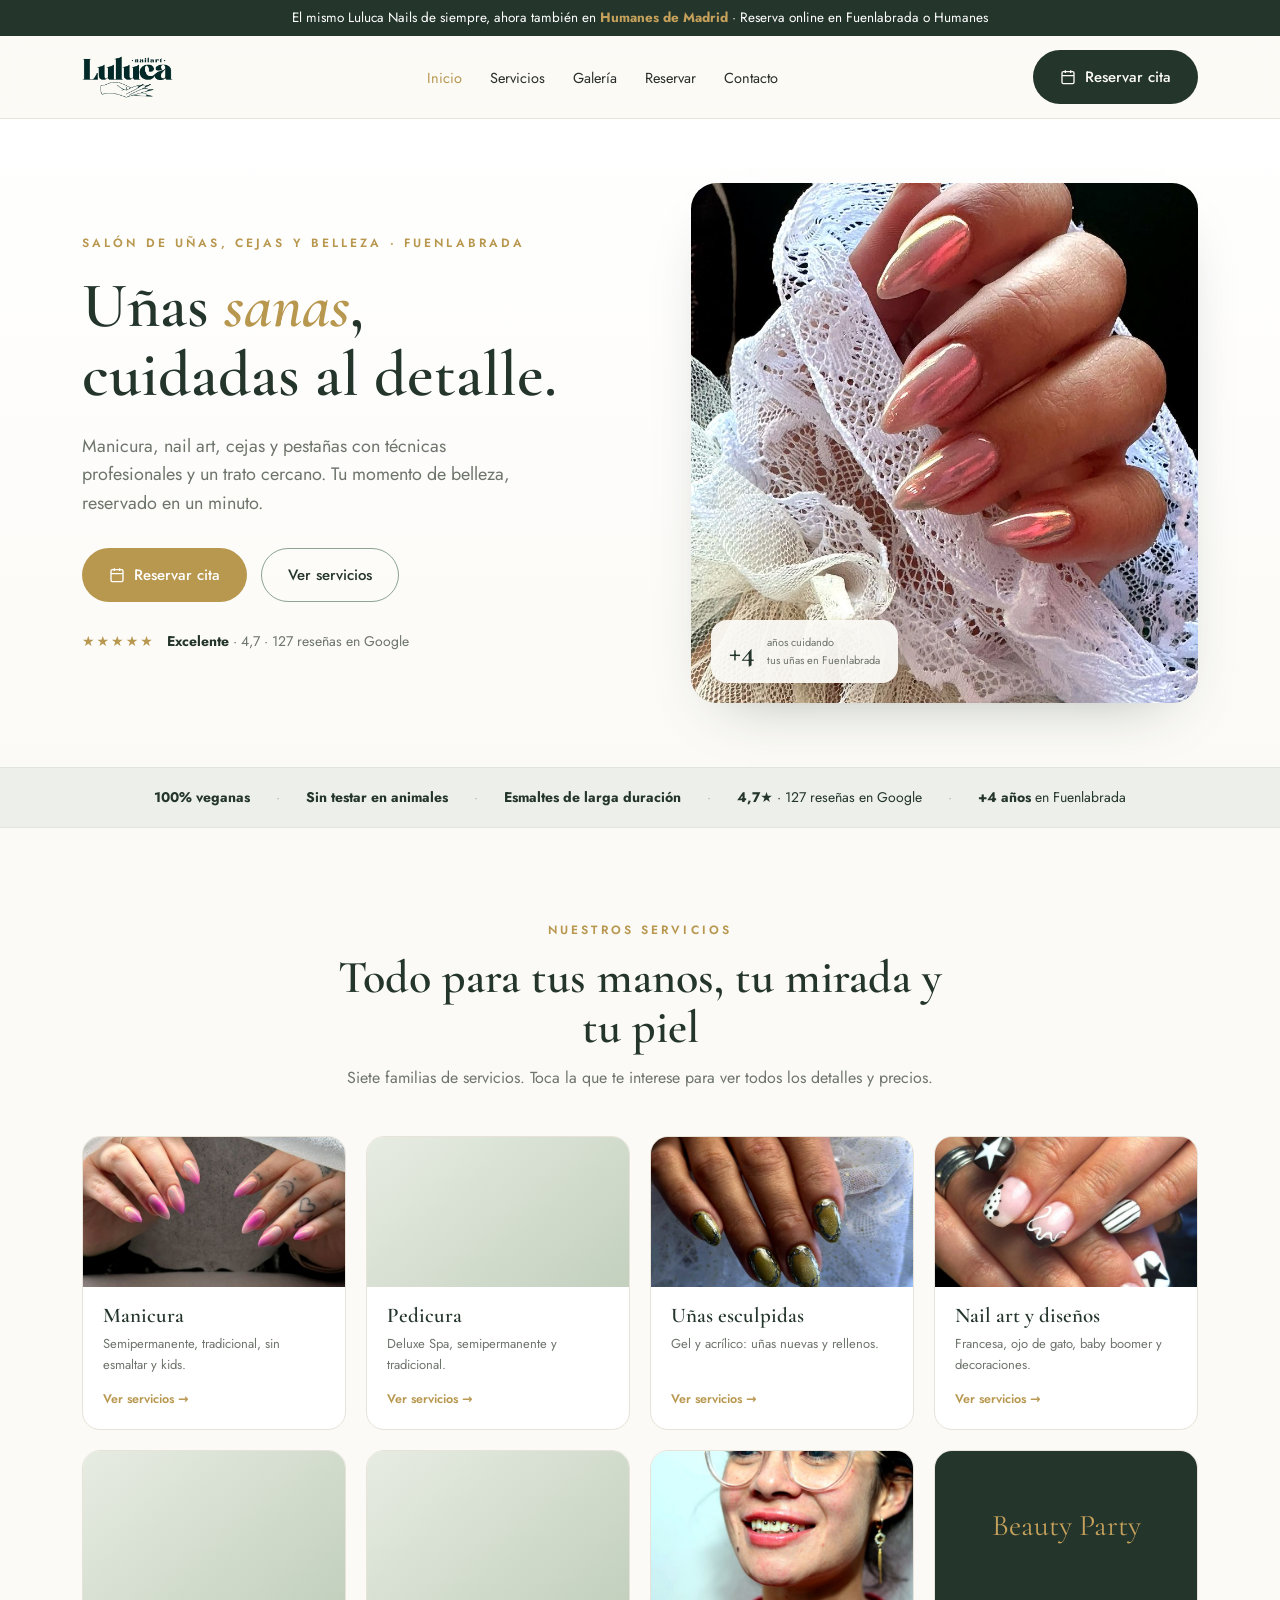
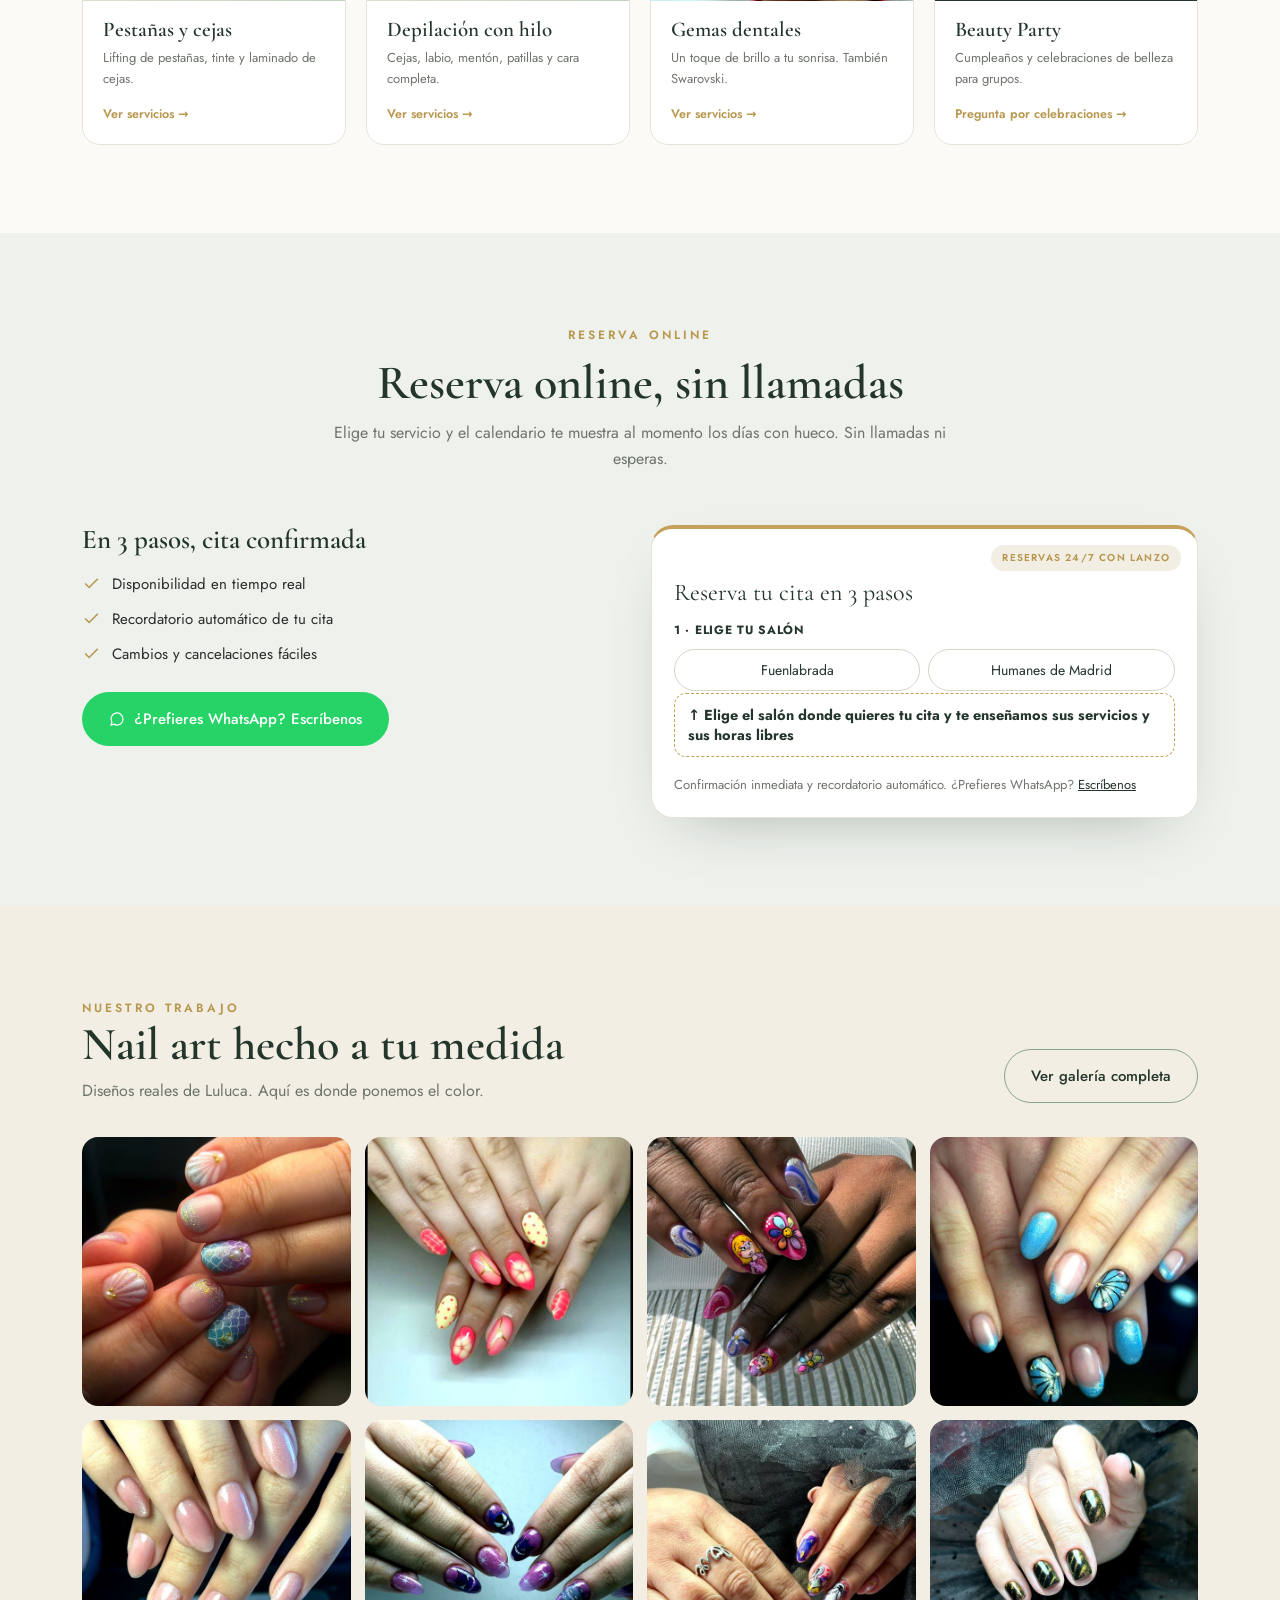
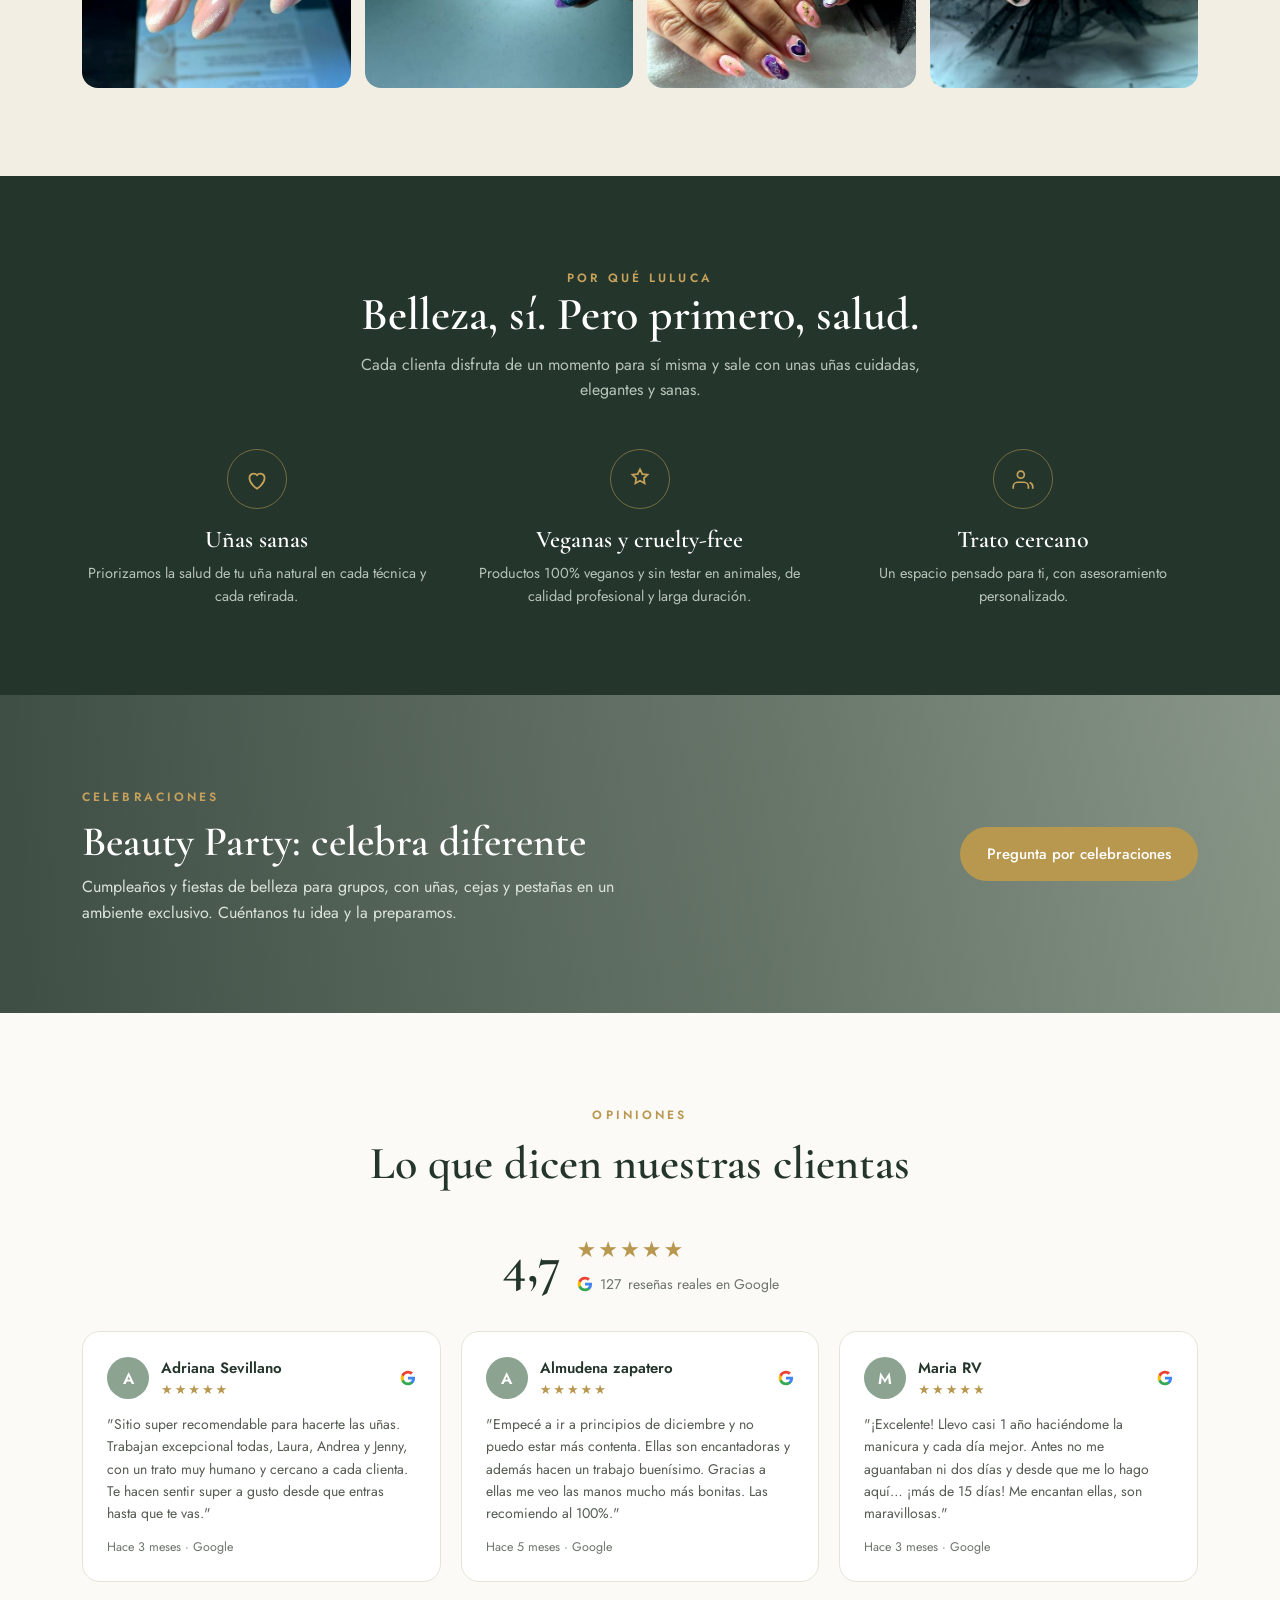
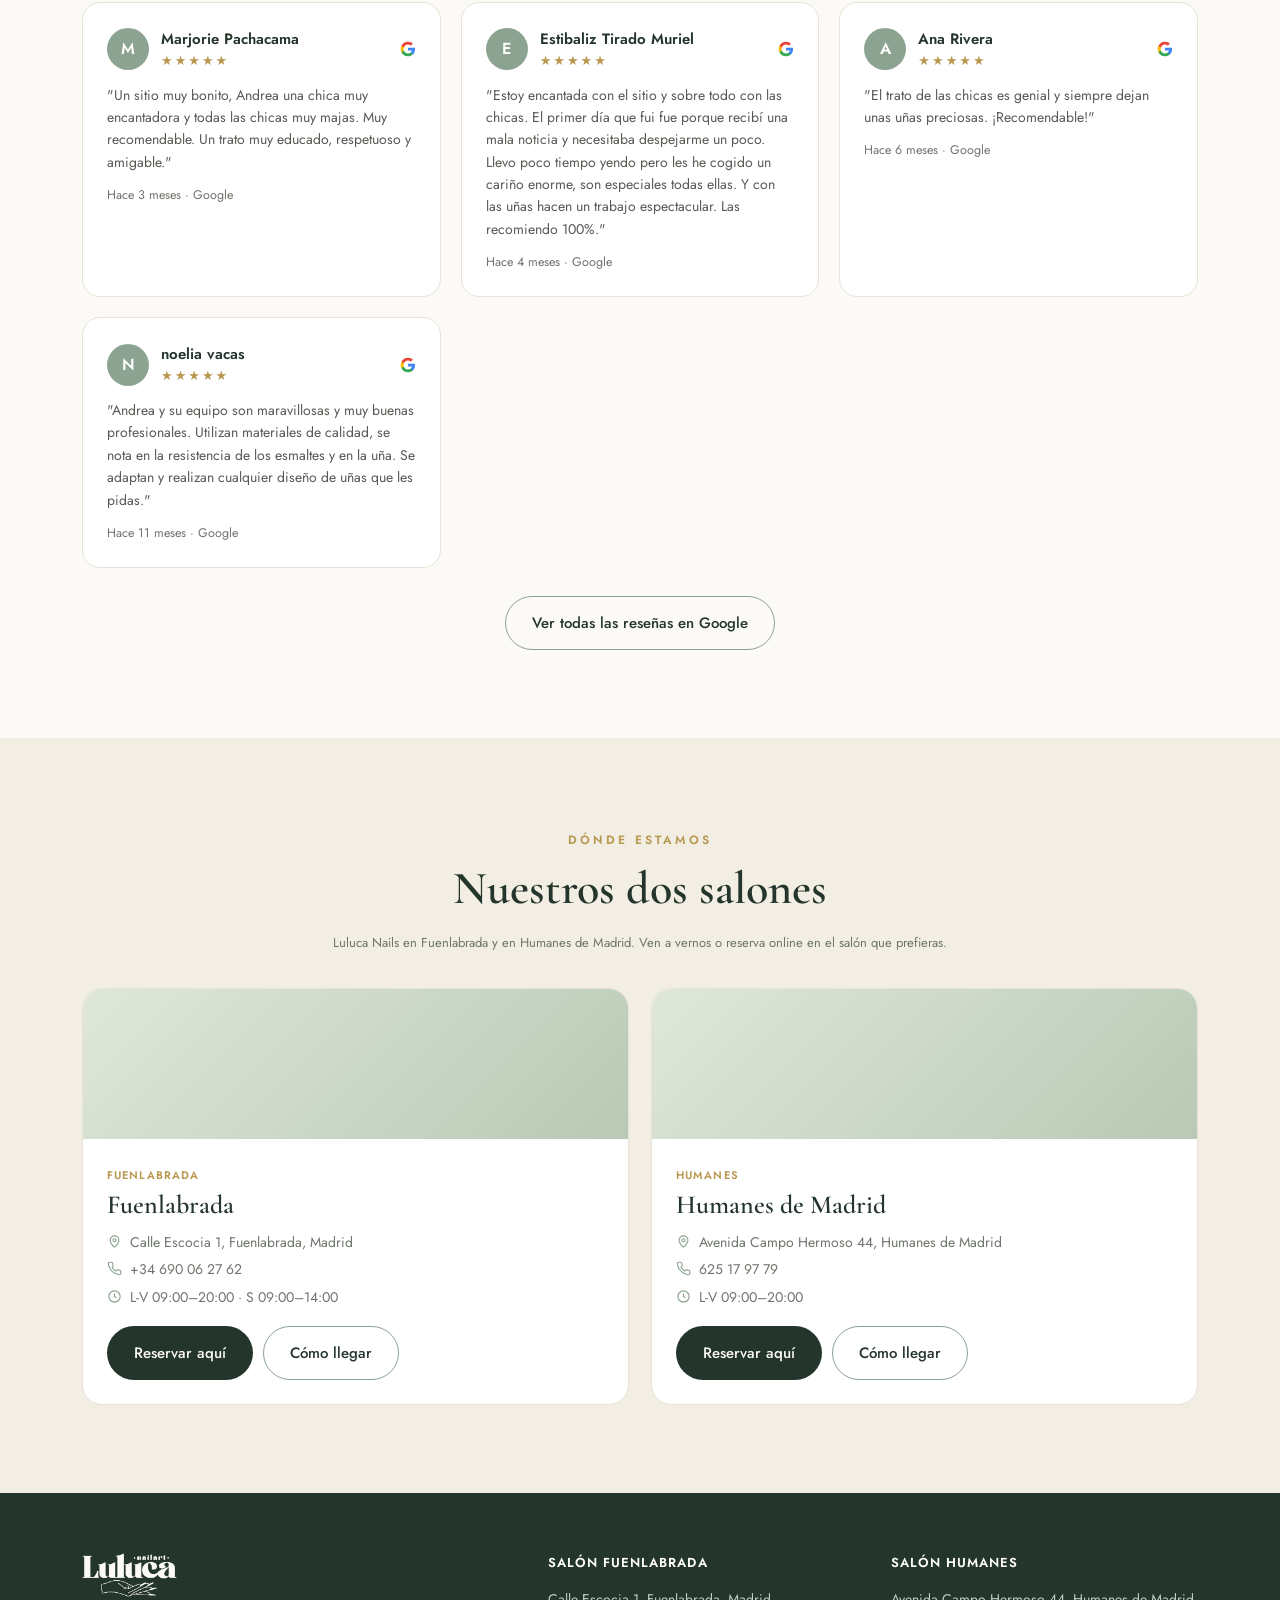
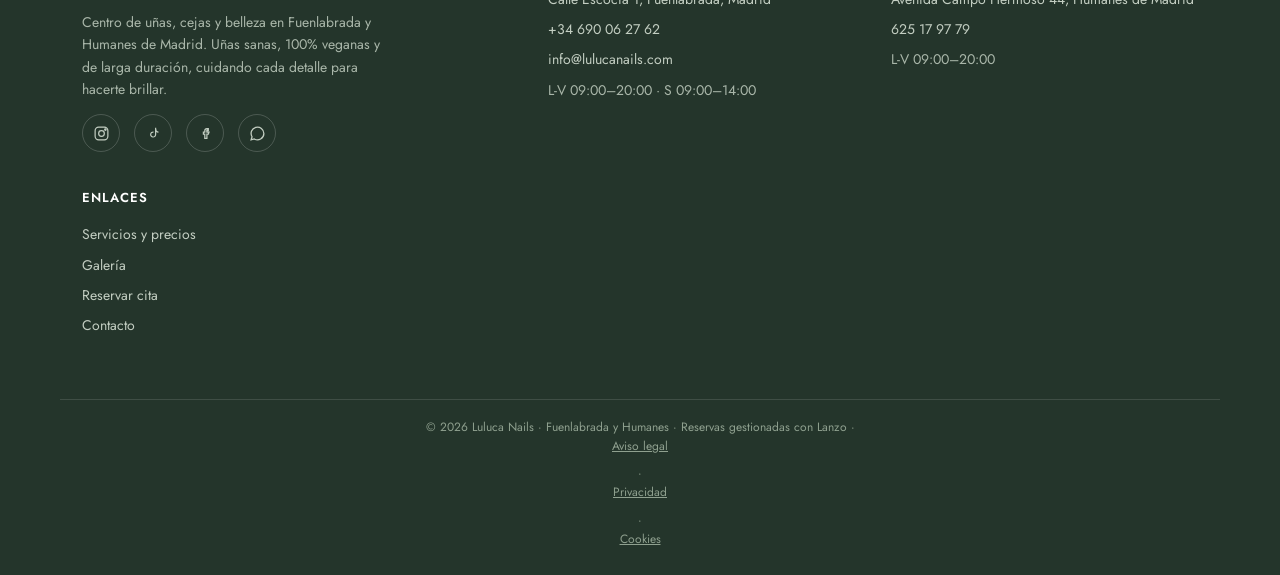
==== commit 2053e797: "web: titular de la seccion de reserva Reserva online, sin llamadas. El anterior prometia un minuto, " ====
--- a/index.html
+++ b/index.html
@@ -68,7 +68,7 @@
 <section class="booking sec-pad" id="reservar" style="background:#eef1ec"><div class="wrap" style="align-items:start">
   <div class="booking-head" style="grid-column:1/-1;text-align:center;max-width:660px;margin:0 auto 6px">
     <span class="eyebrow">Reserva online</span>
-    <h2 style="font-size:clamp(32px,4.6vw,48px);color:var(--forest);margin:12px 0 10px">Reserva tu cita en 1 minuto</h2>
+    <h2 style="font-size:clamp(32px,4.6vw,48px);color:var(--forest);margin:12px 0 10px">Reserva online, sin llamadas</h2>
     <p style="color:var(--muted)">Elige tu servicio y el calendario te muestra al momento los días con hueco. Sin llamadas ni esperas.</p>
   </div>
   <div class="booking-copy">
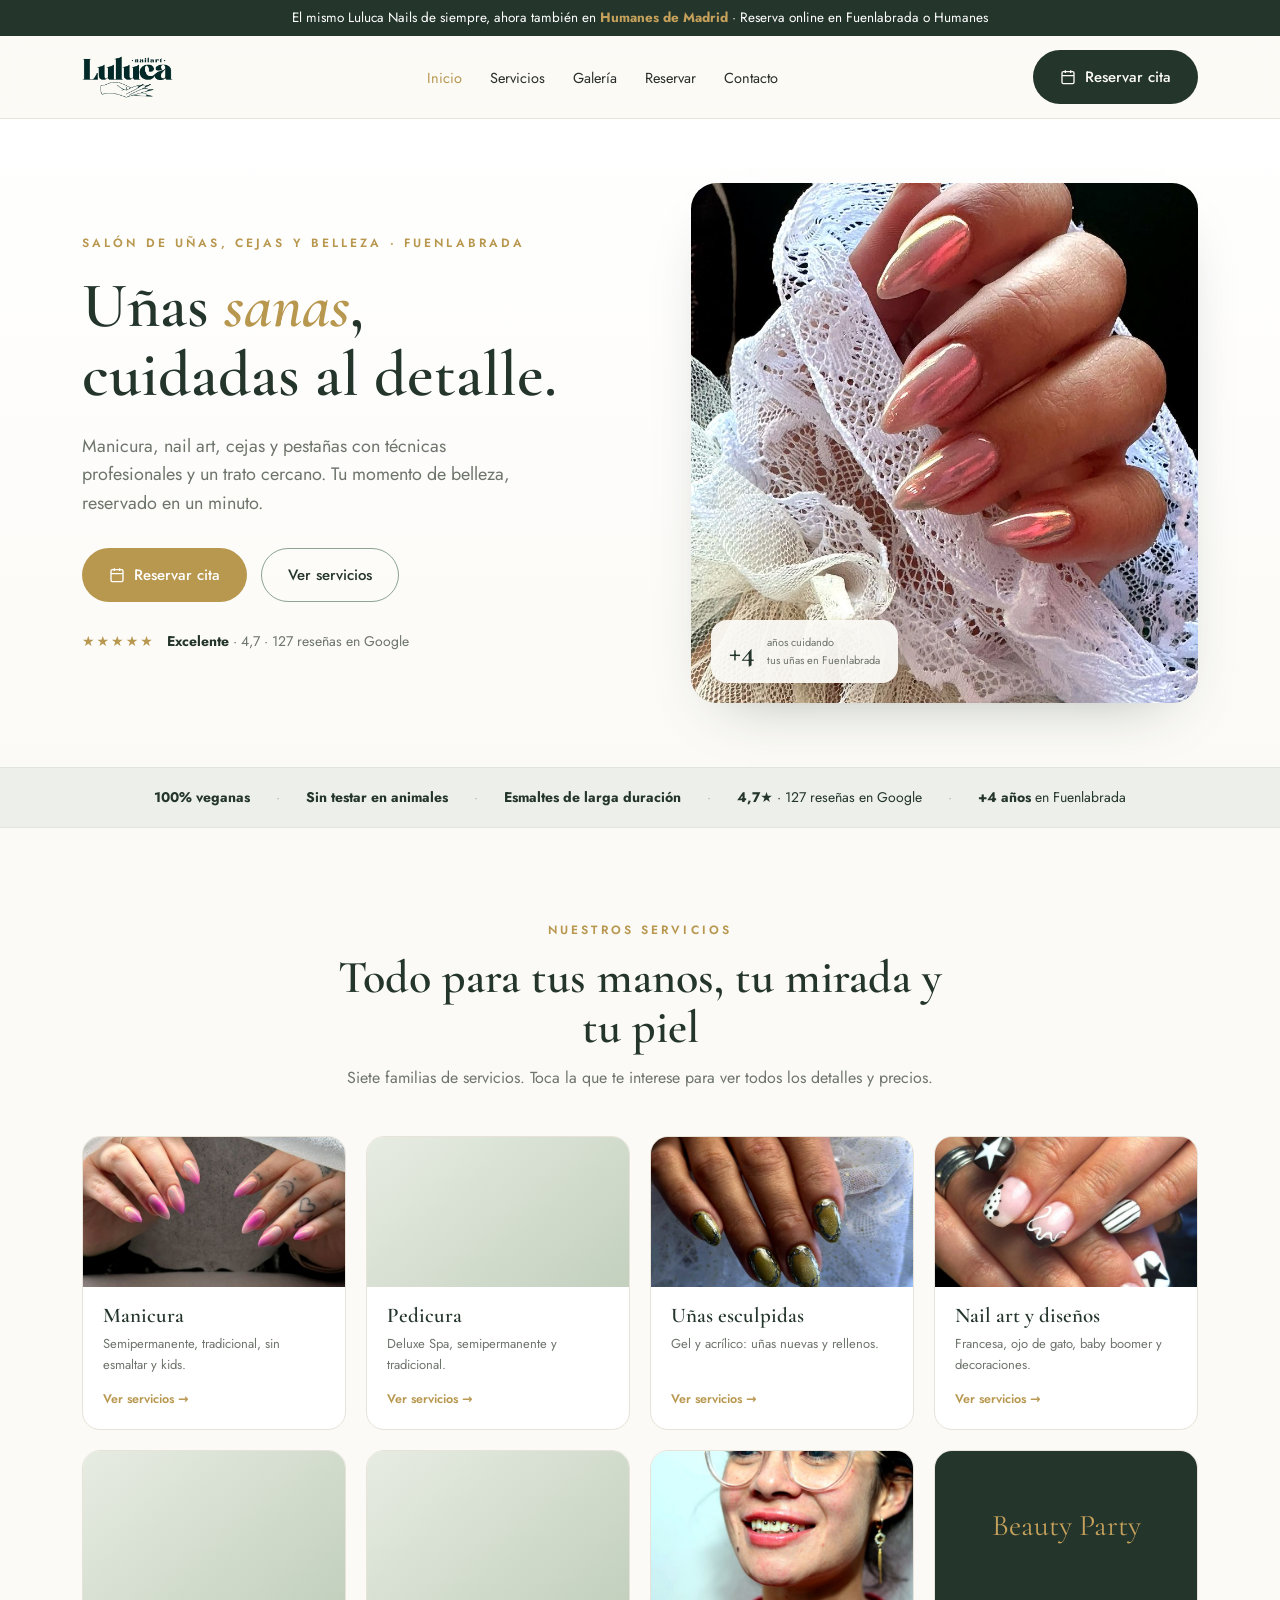
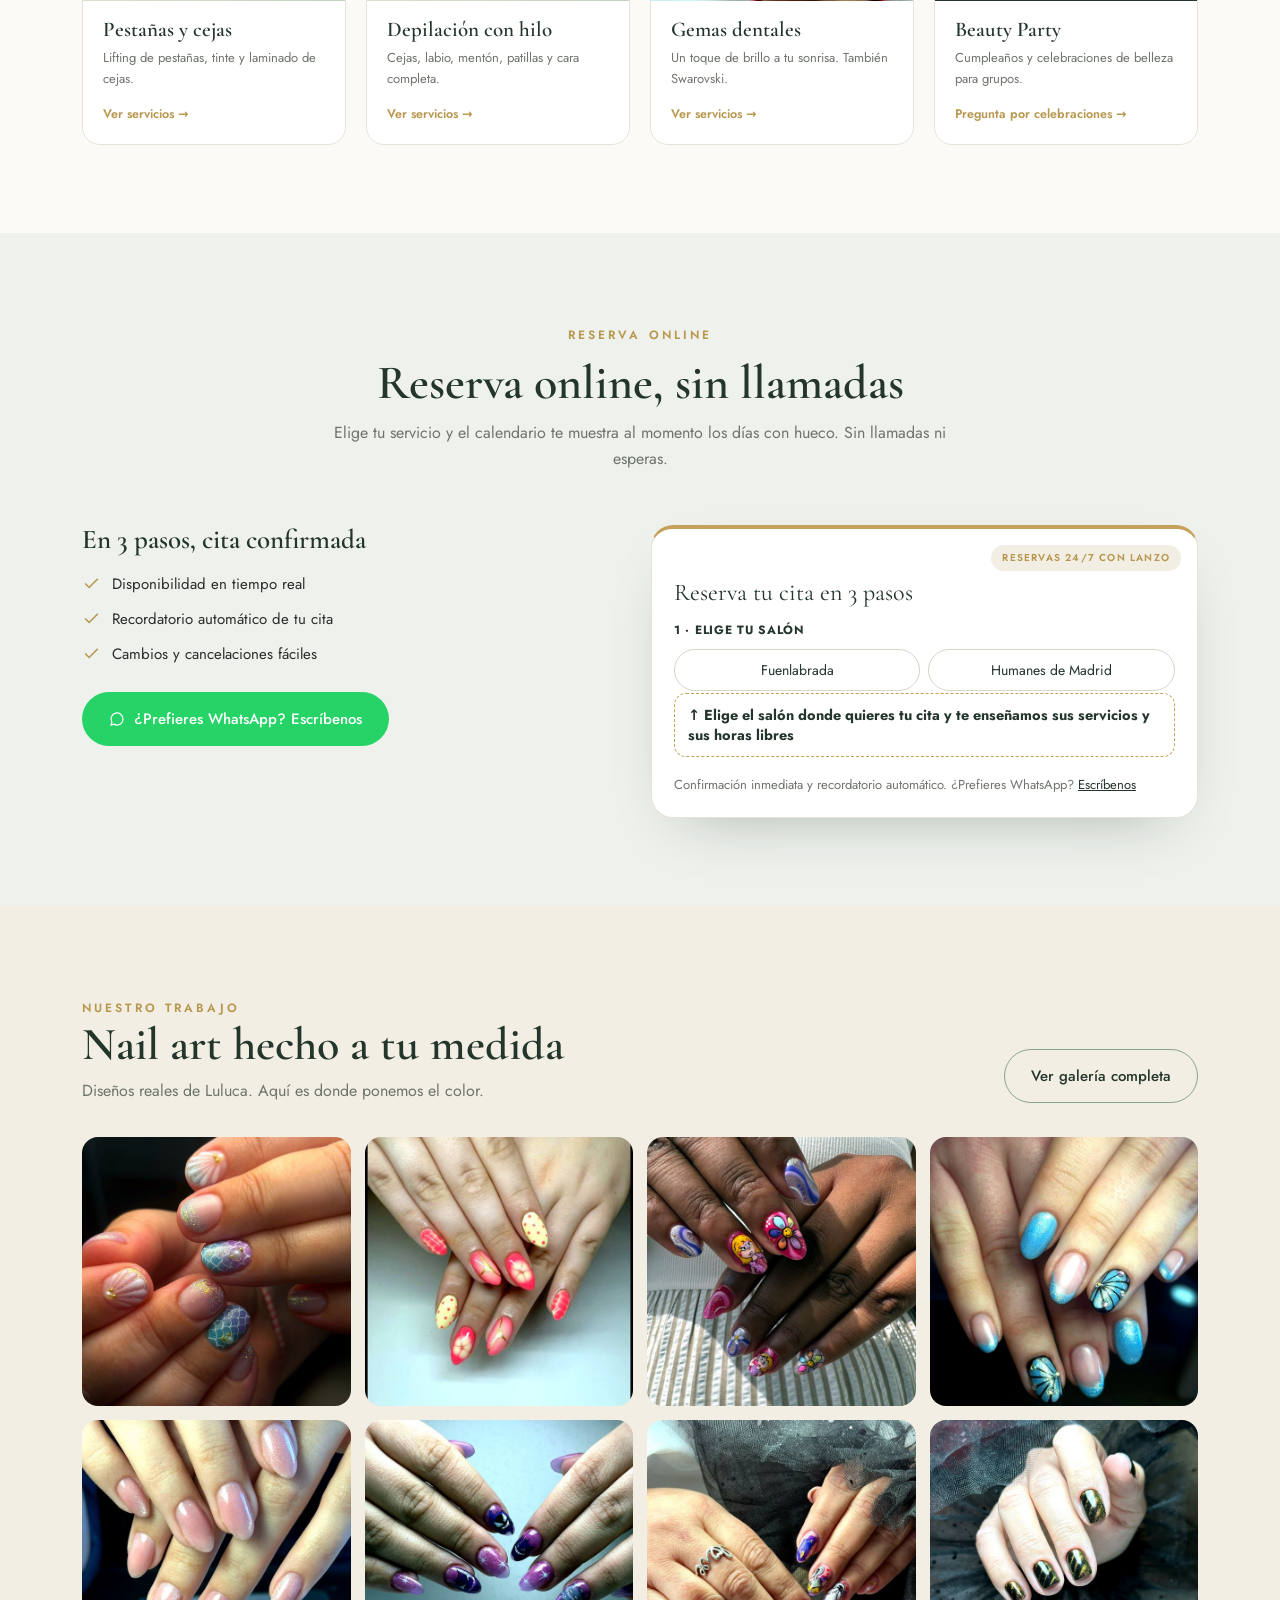
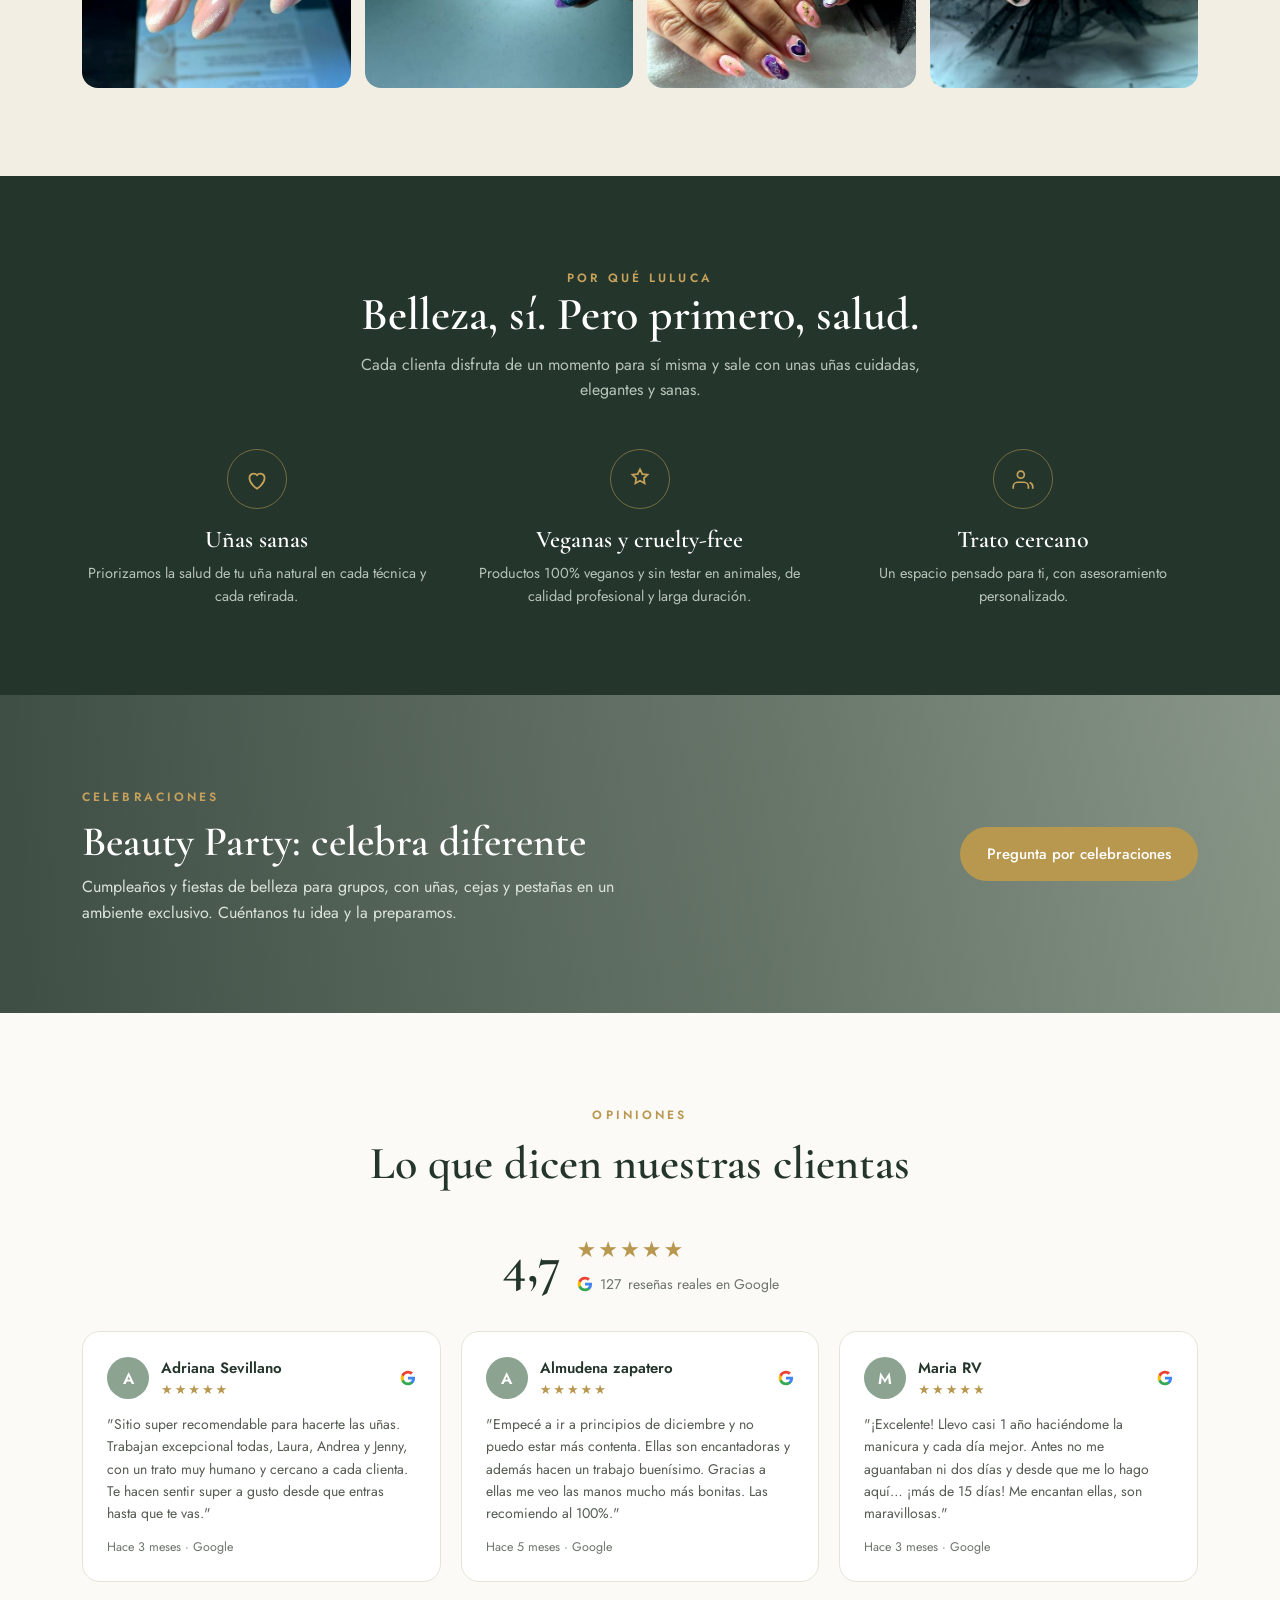
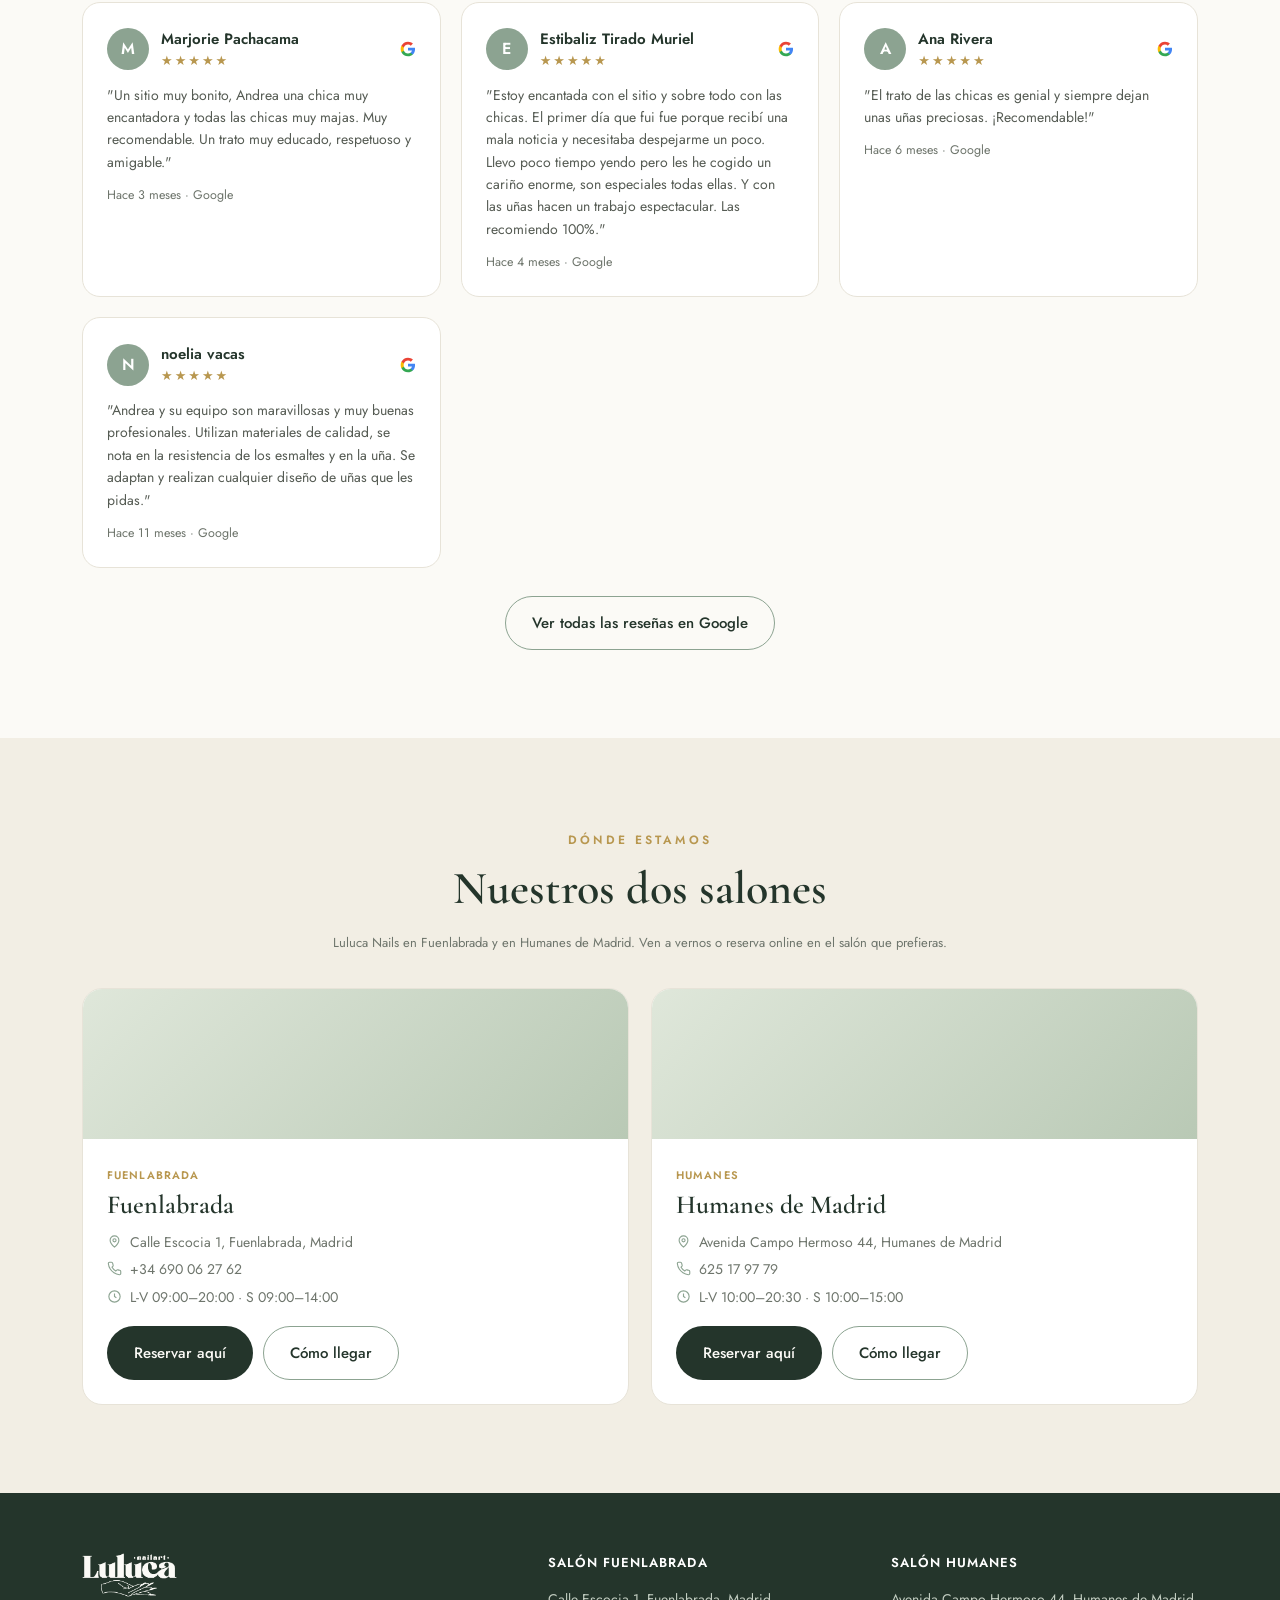
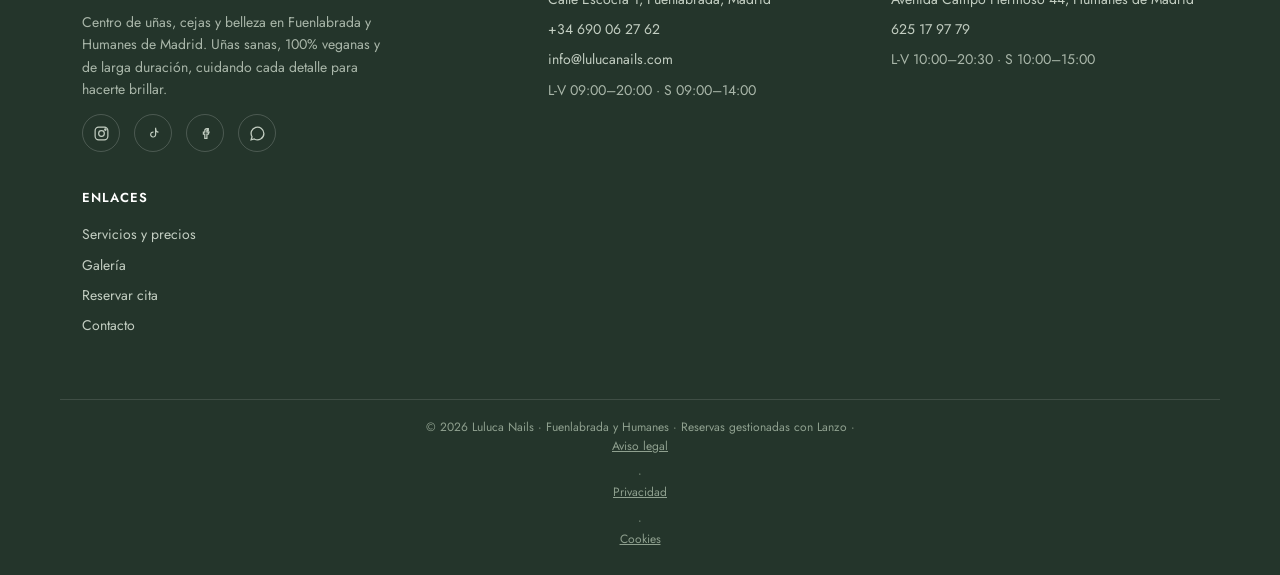
==== commit da81be91: "web: horario nuevo del salon de Humanes Humanes pasa a lunes a viernes de 10:00 a 20:30 y abre los s" ====
--- a/index.html
+++ b/index.html
@@ -133,7 +133,7 @@
   <p class="subnote">Luluca Nails en Fuenlabrada y en Humanes de Madrid. Ven a vernos o reserva online en el salón que prefieras.</p>
   <div class="loc-grid">
     <div class="loc"><div class="map"><iframe loading="lazy" src="https://www.google.com/maps?q=Calle%20Escocia%201,%20Fuenlabrada&output=embed"></iframe></div><div class="body"><span class="tag-here">Fuenlabrada</span><h3>Fuenlabrada</h3><div class="info"><div><svg viewBox="0 0 24 24" fill="none" stroke="currentColor" stroke-width="1.8"><path d="M12 21s-7-6-7-11a7 7 0 0 1 14 0c0 5-7 11-7 11z"/><circle cx="12" cy="10" r="2.5"/></svg> Calle Escocia 1, Fuenlabrada, Madrid</div><div><svg viewBox="0 0 24 24" fill="none" stroke="currentColor" stroke-width="1.8"><path d="M22 16.9v3a2 2 0 0 1-2.2 2 19.8 19.8 0 0 1-8.6-3 19.5 19.5 0 0 1-6-6 19.8 19.8 0 0 1-3-8.6A2 2 0 0 1 4.1 2h3a2 2 0 0 1 2 1.7c.1 1 .4 1.9.7 2.8a2 2 0 0 1-.5 2.1L8.1 9.9a16 16 0 0 0 6 6l1.3-1.2a2 2 0 0 1 2.1-.5c.9.3 1.8.6 2.8.7a2 2 0 0 1 1.7 2z"/></svg> +34 690 06 27 62</div><div><svg viewBox="0 0 24 24" fill="none" stroke="currentColor" stroke-width="1.8"><circle cx="12" cy="12" r="9"/><path d="M12 7v5l3 2"/></svg> L-V 09:00–20:00 · S 09:00–14:00</div></div><div class="actions"><a href="index.html#reservar" onclick="lzGoto('fuen')" class="btn btn-primary">Reservar aquí</a><a href="https://www.google.com/maps/search/?api=1&query=Calle%20Escocia%201%20Fuenlabrada" target="_blank" rel="noopener" class="btn btn-ghost">Cómo llegar</a></div></div></div>
-    <div class="loc"><div class="map"><iframe loading="lazy" src="https://www.google.com/maps?q=Avenida%20Campo%20Hermoso%2044,%20Humanes%20de%20Madrid&output=embed"></iframe></div><div class="body"><span class="tag-here">Humanes</span><h3>Humanes de Madrid</h3><div class="info"><div><svg viewBox="0 0 24 24" fill="none" stroke="currentColor" stroke-width="1.8"><path d="M12 21s-7-6-7-11a7 7 0 0 1 14 0c0 5-7 11-7 11z"/><circle cx="12" cy="10" r="2.5"/></svg> Avenida Campo Hermoso 44, Humanes de Madrid</div><div><svg viewBox="0 0 24 24" fill="none" stroke="currentColor" stroke-width="1.8"><path d="M22 16.9v3a2 2 0 0 1-2.2 2 19.8 19.8 0 0 1-8.6-3 19.5 19.5 0 0 1-6-6 19.8 19.8 0 0 1-3-8.6A2 2 0 0 1 4.1 2h3a2 2 0 0 1 2 1.7c.1 1 .4 1.9.7 2.8a2 2 0 0 1-.5 2.1L8.1 9.9a16 16 0 0 0 6 6l1.3-1.2a2 2 0 0 1 2.1-.5c.9.3 1.8.6 2.8.7a2 2 0 0 1 1.7 2z"/></svg> 625 17 97 79</div><div><svg viewBox="0 0 24 24" fill="none" stroke="currentColor" stroke-width="1.8"><circle cx="12" cy="12" r="9"/><path d="M12 7v5l3 2"/></svg> L-V 09:00–20:00</div></div><div class="actions"><a href="index.html#reservar" onclick="lzGoto('huma')" class="btn btn-primary">Reservar aquí</a><a href="https://www.google.com/maps/search/?api=1&query=Avenida%20Campo%20Hermoso%2044%20Humanes%20de%20Madrid" target="_blank" rel="noopener" class="btn btn-ghost">Cómo llegar</a></div></div></div>
+    <div class="loc"><div class="map"><iframe loading="lazy" src="https://www.google.com/maps?q=Avenida%20Campo%20Hermoso%2044,%20Humanes%20de%20Madrid&output=embed"></iframe></div><div class="body"><span class="tag-here">Humanes</span><h3>Humanes de Madrid</h3><div class="info"><div><svg viewBox="0 0 24 24" fill="none" stroke="currentColor" stroke-width="1.8"><path d="M12 21s-7-6-7-11a7 7 0 0 1 14 0c0 5-7 11-7 11z"/><circle cx="12" cy="10" r="2.5"/></svg> Avenida Campo Hermoso 44, Humanes de Madrid</div><div><svg viewBox="0 0 24 24" fill="none" stroke="currentColor" stroke-width="1.8"><path d="M22 16.9v3a2 2 0 0 1-2.2 2 19.8 19.8 0 0 1-8.6-3 19.5 19.5 0 0 1-6-6 19.8 19.8 0 0 1-3-8.6A2 2 0 0 1 4.1 2h3a2 2 0 0 1 2 1.7c.1 1 .4 1.9.7 2.8a2 2 0 0 1-.5 2.1L8.1 9.9a16 16 0 0 0 6 6l1.3-1.2a2 2 0 0 1 2.1-.5c.9.3 1.8.6 2.8.7a2 2 0 0 1 1.7 2z"/></svg> 625 17 97 79</div><div><svg viewBox="0 0 24 24" fill="none" stroke="currentColor" stroke-width="1.8"><circle cx="12" cy="12" r="9"/><path d="M12 7v5l3 2"/></svg> L-V 10:00–20:30 · S 10:00–15:00</div></div><div class="actions"><a href="index.html#reservar" onclick="lzGoto('huma')" class="btn btn-primary">Reservar aquí</a><a href="https://www.google.com/maps/search/?api=1&query=Avenida%20Campo%20Hermoso%2044%20Humanes%20de%20Madrid" target="_blank" rel="noopener" class="btn btn-ghost">Cómo llegar</a></div></div></div>
   </div>
 </div></section>
 <footer id="contacto-foot"><div class="fw">
@@ -148,7 +148,7 @@
     </div>
   </div>
   <div><h5>Salón Fuenlabrada</h5><a href="https://www.google.com/maps/search/?api=1&query=Calle%20Escocia%201%20Fuenlabrada" target="_blank" rel="noopener">Calle Escocia 1, Fuenlabrada, Madrid</a><a href="tel:+34690062762">+34 690 06 27 62</a><a href="mailto:info@lulucanails.com">info@lulucanails.com</a><span style="color:#a9b6a9">L-V 09:00–20:00 · S 09:00–14:00</span></div>
-  <div><h5>Salón Humanes</h5><a href="https://www.google.com/maps/search/?api=1&query=Avenida%20Campo%20Hermoso%2044%20Humanes%20de%20Madrid" target="_blank" rel="noopener">Avenida Campo Hermoso 44, Humanes de Madrid</a><a href="tel:+34625179779">625 17 97 79</a><span style="color:#a9b6a9">L-V 09:00–20:00</span></div>
+  <div><h5>Salón Humanes</h5><a href="https://www.google.com/maps/search/?api=1&query=Avenida%20Campo%20Hermoso%2044%20Humanes%20de%20Madrid" target="_blank" rel="noopener">Avenida Campo Hermoso 44, Humanes de Madrid</a><a href="tel:+34625179779">625 17 97 79</a><span style="color:#a9b6a9">L-V 10:00–20:30 · S 10:00–15:00</span></div>
   <div><h5>Enlaces</h5><a href="servicios.html">Servicios y precios</a><a href="galeria.html">Galería</a><a href="index.html#reservar">Reservar cita</a><a href="contacto.html">Contacto</a></div>
 </div>
 <div class="legal">© 2026 Luluca Nails · Fuenlabrada y Humanes · Reservas gestionadas con Lanzo · <a href="aviso-legal.html">Aviso legal</a> · <a href="privacidad.html">Privacidad</a> · <a href="cookies.html">Cookies</a></div>
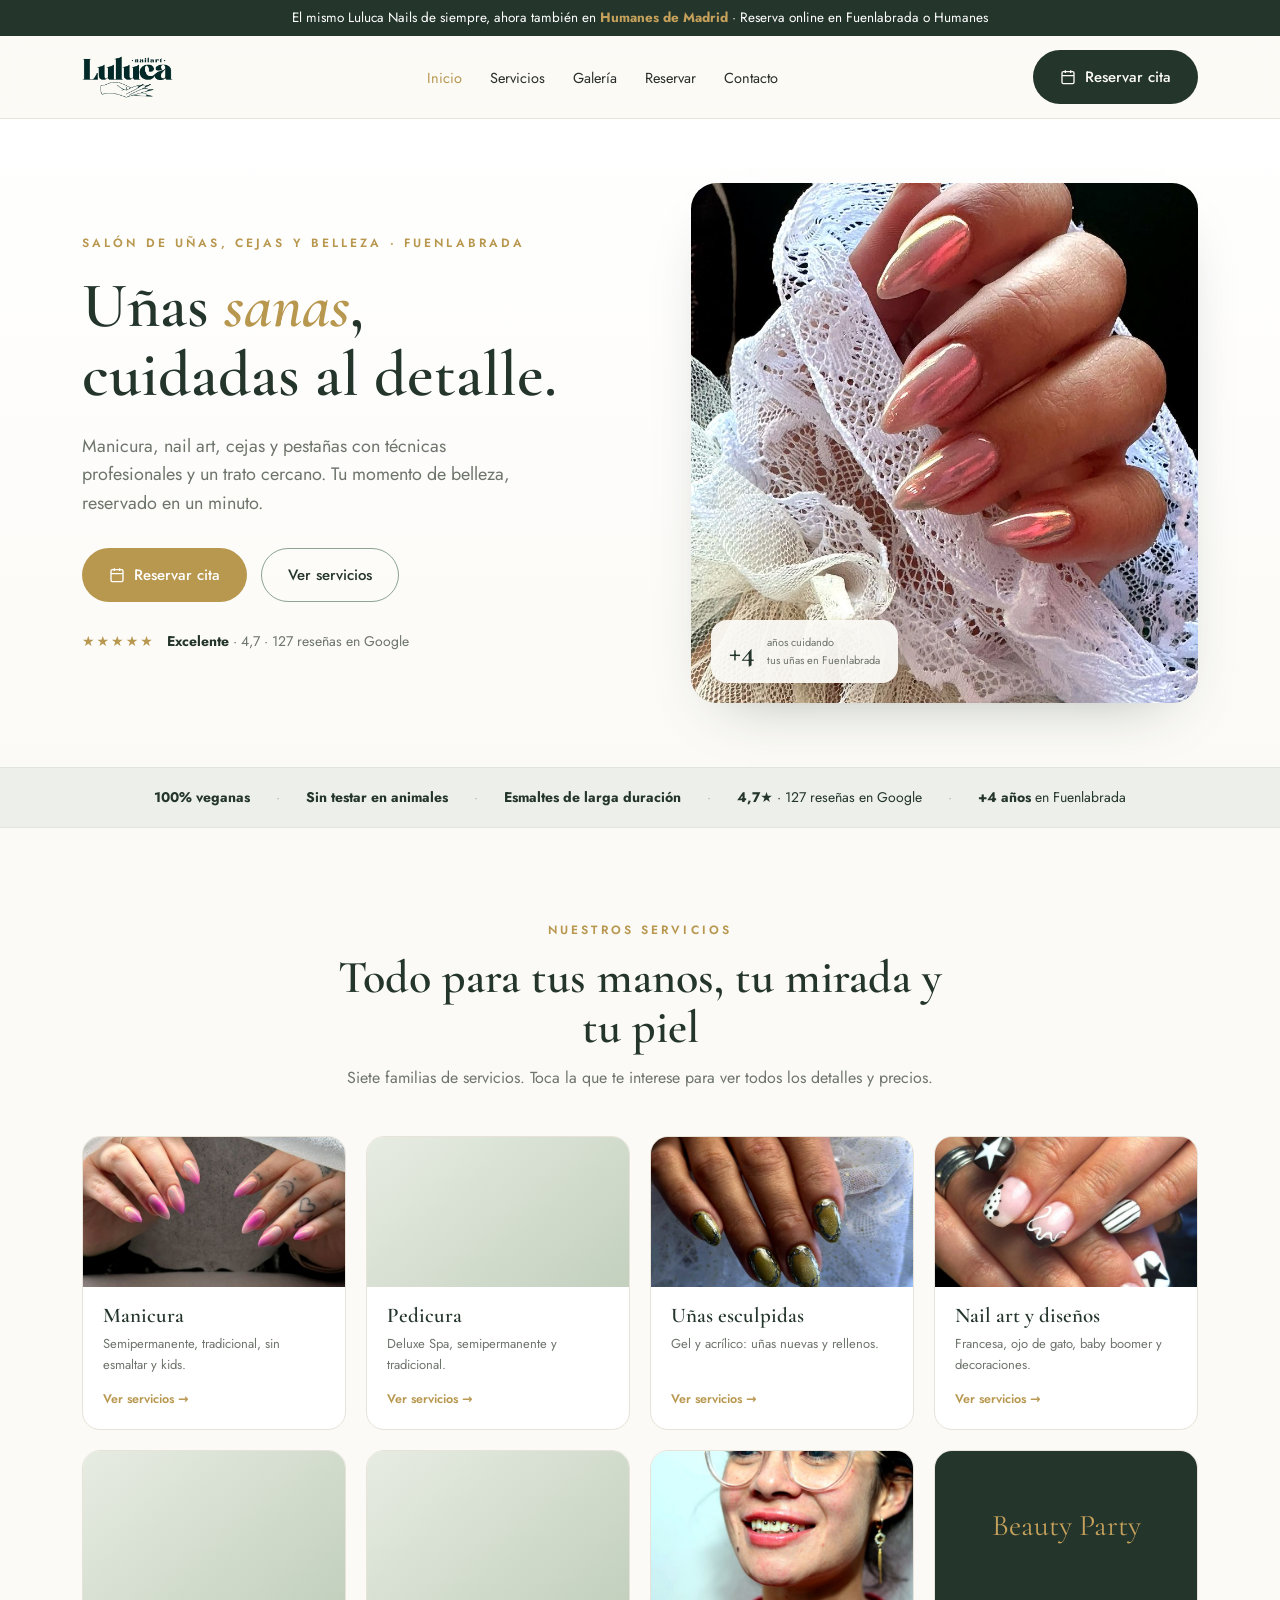
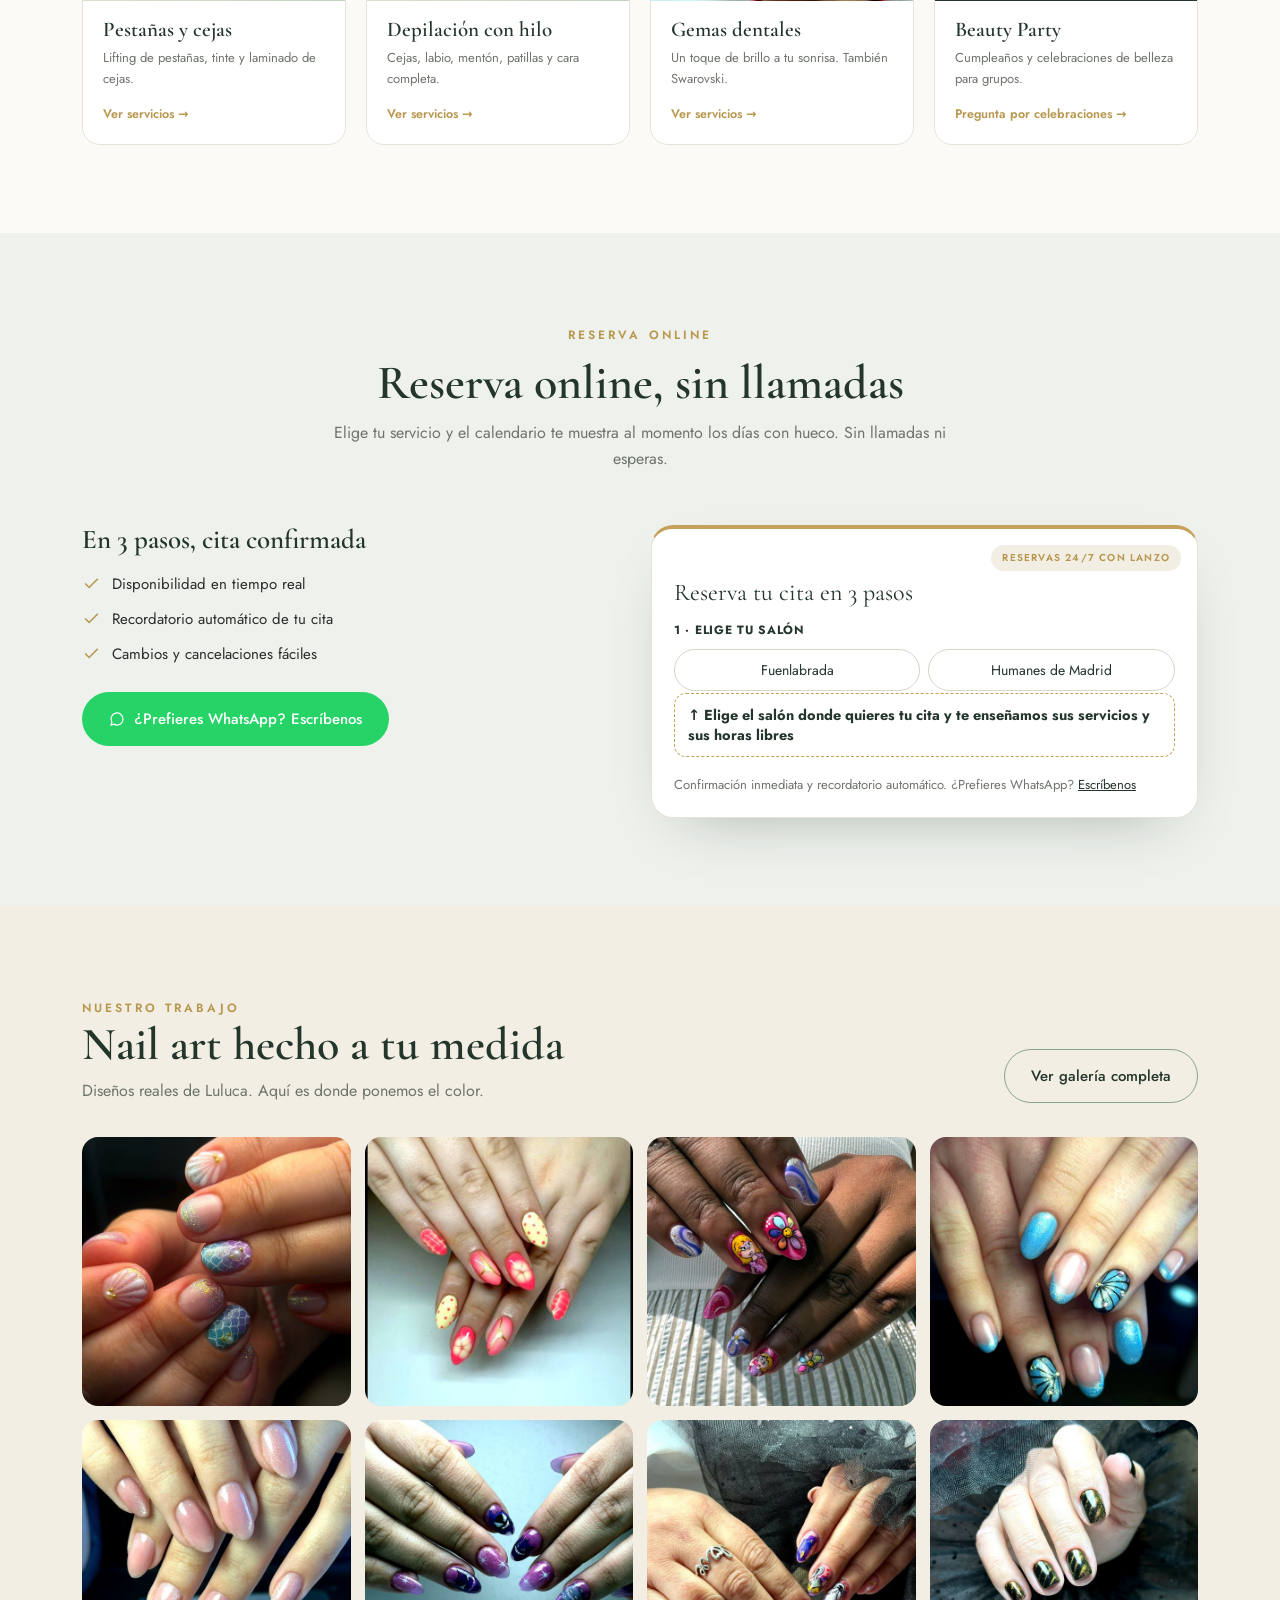
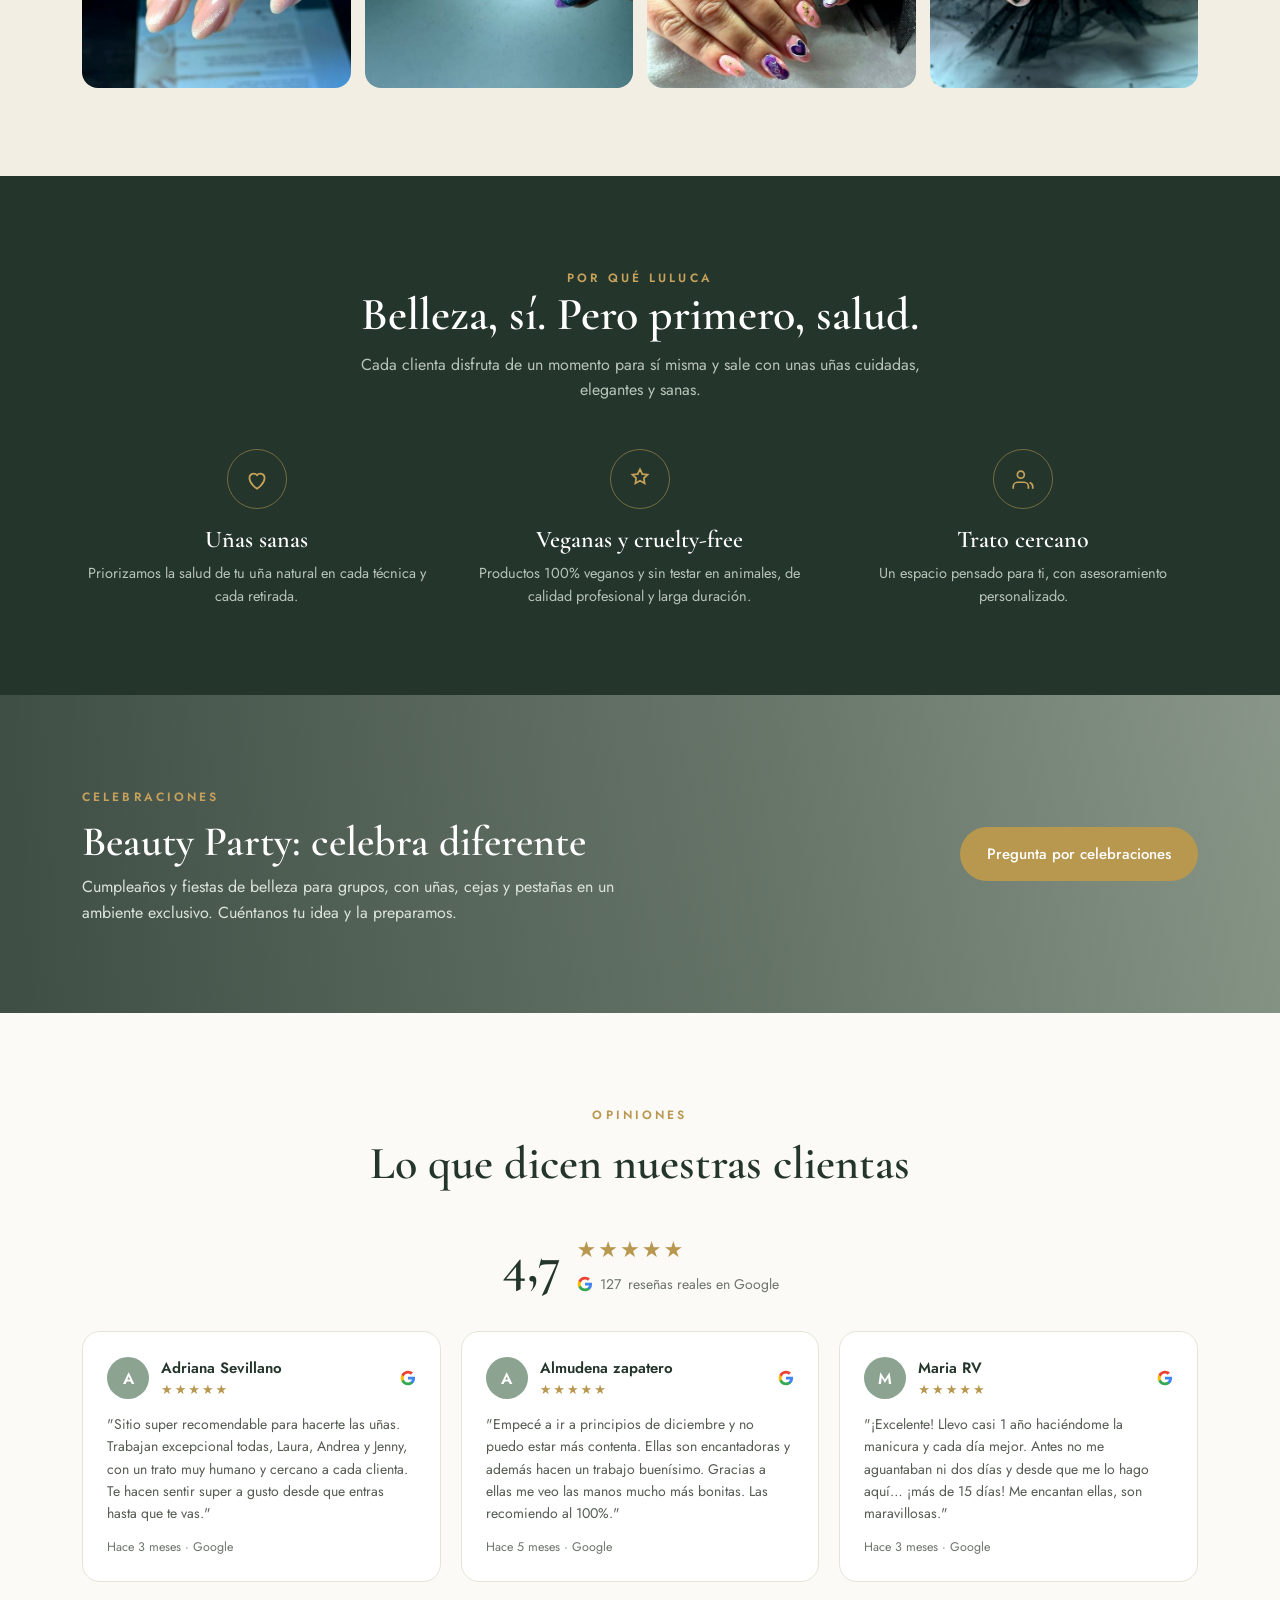
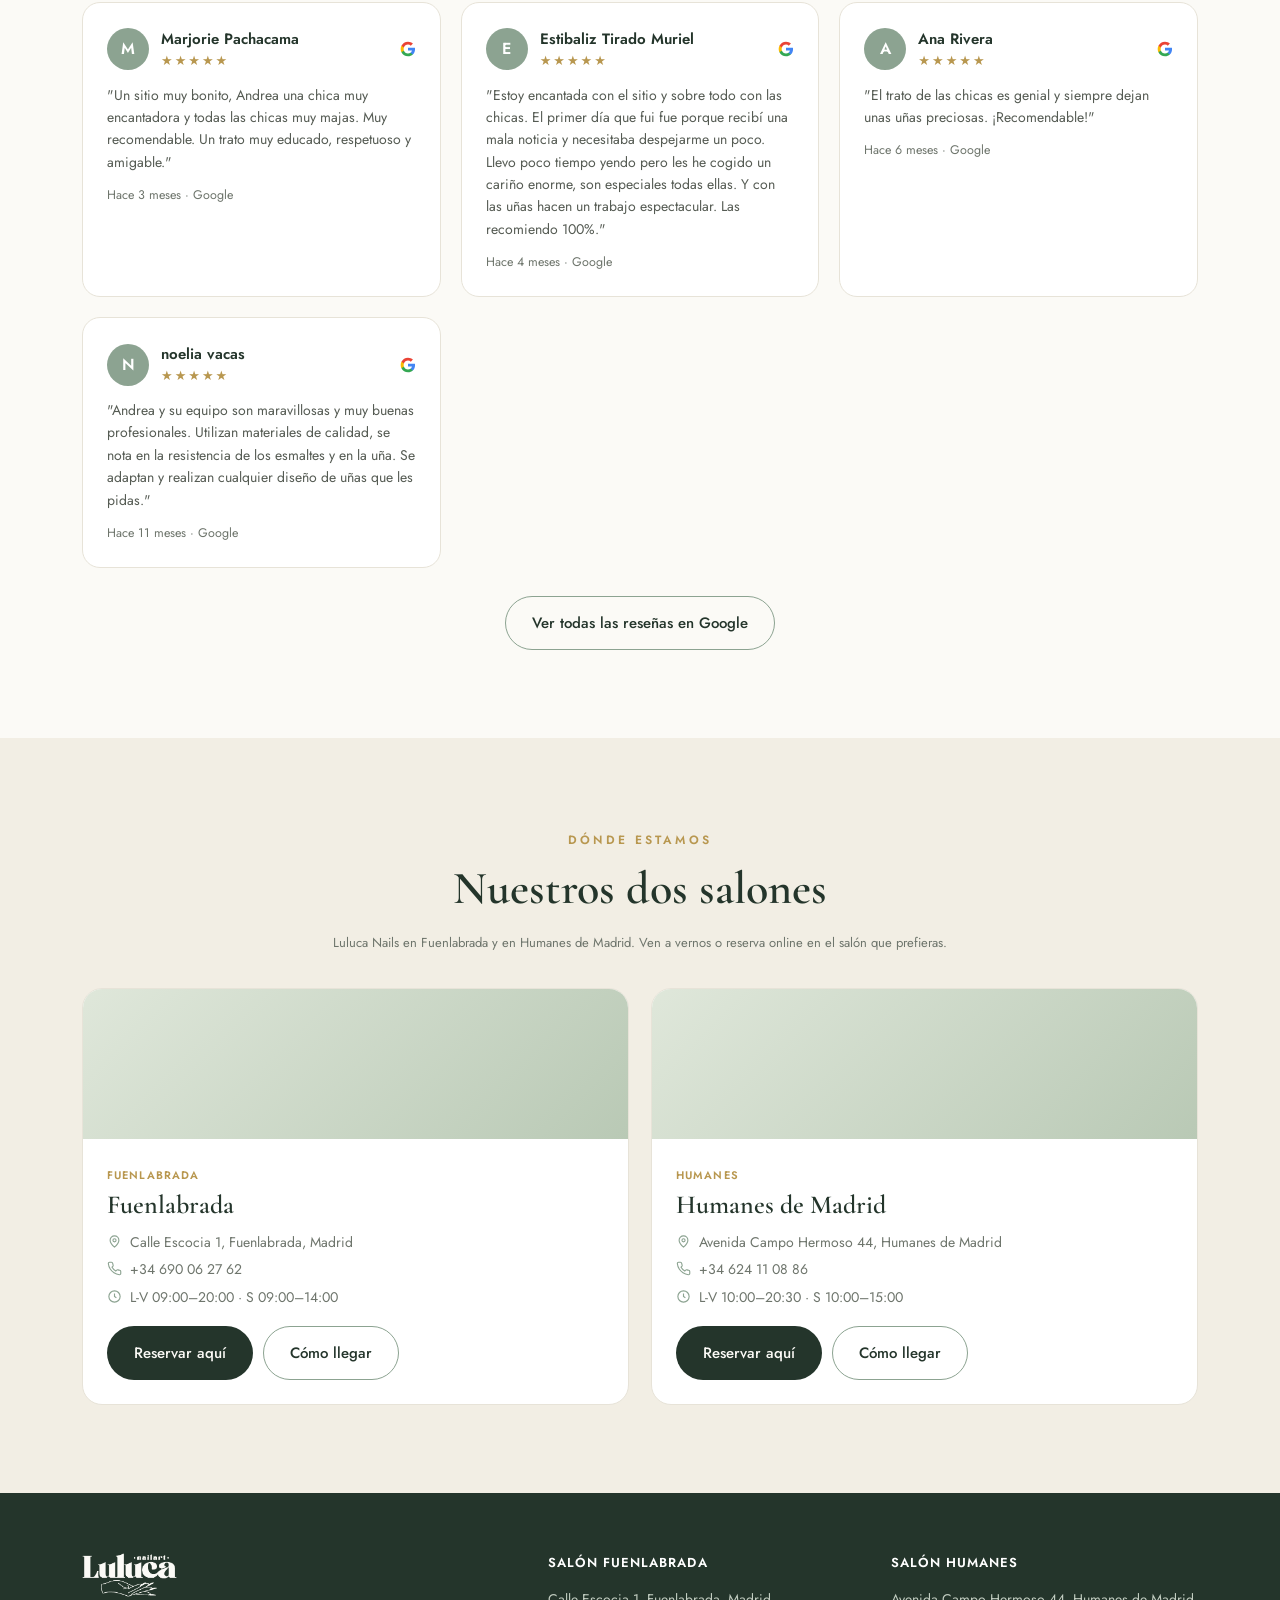
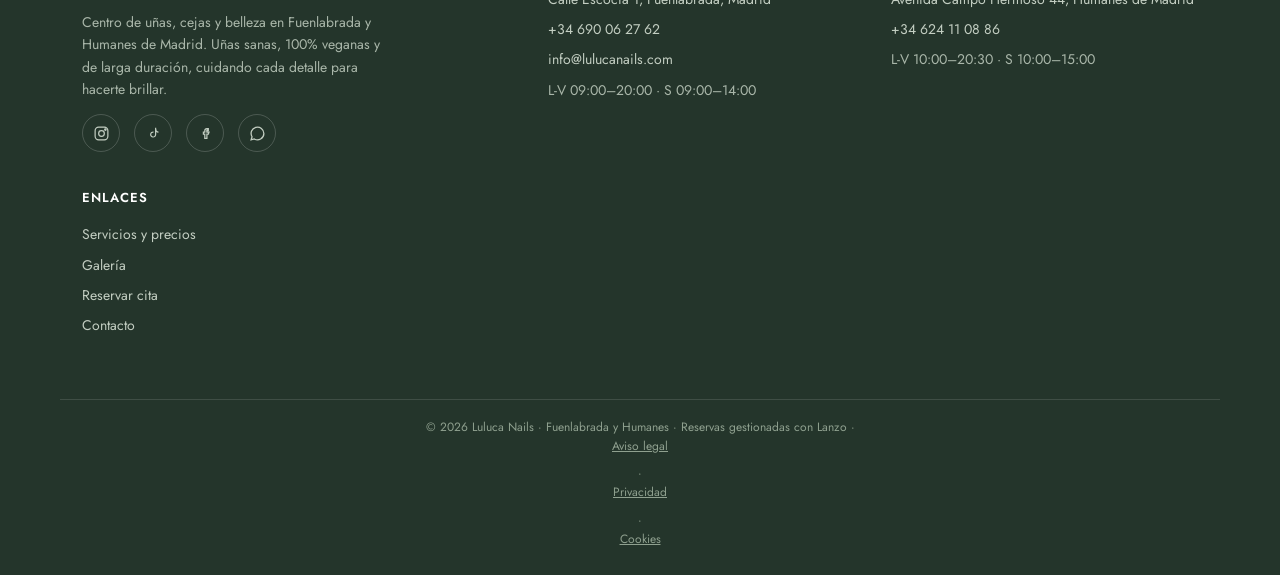
==== commit f49c57c7: "web: teléfono y WhatsApp propios del salón de Humanes Humanes pasa a usar el +34 624 11 08 86 para l" ====
--- a/index.html
+++ b/index.html
@@ -80,7 +80,7 @@
     </ul>
     <a href="https://wa.me/34690062762?text=Hola%2C%20quiero%20reservar%20una%20cita%20en%20Luluca%20Nails" target="_blank" rel="noopener" class="btn btn-wa"><svg viewBox="0 0 24 24" fill="none" stroke="currentColor" stroke-width="1.8"><path d="M21 12a9 9 0 0 1-13.6 7.7L3 21l1.3-4.4A9 9 0 1 1 21 12z"/></svg> ¿Prefieres WhatsApp? Escríbenos</a>
   </div>
-  <div class="cal" id="lz-book" data-api="https://api.lanzo.es/api/public" data-wa="https://wa.me/34690062762?text=Hola%2C%20quiero%20reservar%20una%20cita%20en%20Luluca%20Nails" data-salones='[{"k":"fuen","nombre":"Fuenlabrada","slug":"luluca-nails-fuenlabrada","wa":"https://wa.me/34690062762?text=Hola%2C%20quiero%20reservar%20una%20cita%20en%20Luluca%20Nails"},{"k":"huma","nombre":"Humanes de Madrid","slug":"luluca-nails-humanes","wa":"https://wa.me/34690062762?text=Hola%2C%20quiero%20reservar%20una%20cita%20en%20Luluca%20Nails"}]' style="border-top:4px solid var(--gold-2)">
+  <div class="cal" id="lz-book" data-api="https://api.lanzo.es/api/public" data-wa="https://wa.me/34690062762?text=Hola%2C%20quiero%20reservar%20una%20cita%20en%20Luluca%20Nails" data-salones='[{"k":"fuen","nombre":"Fuenlabrada","slug":"luluca-nails-fuenlabrada","wa":"https://wa.me/34690062762?text=Hola%2C%20quiero%20reservar%20una%20cita%20en%20Luluca%20Nails"},{"k":"huma","nombre":"Humanes de Madrid","slug":"luluca-nails-humanes","wa":"https://wa.me/34624110886?text=Hola%2C%20quiero%20reservar%20una%20cita%20en%20Luluca%20Nails"}]' style="border-top:4px solid var(--gold-2)">
     <span class="cal-badge">Reservas · Lanzo</span>
     <div class="lz-status" style="color:var(--muted);font-size:14px;padding:20px 0;text-align:center">Cargando el calendario de reservas…</div>
   </div>
@@ -133,7 +133,7 @@
   <p class="subnote">Luluca Nails en Fuenlabrada y en Humanes de Madrid. Ven a vernos o reserva online en el salón que prefieras.</p>
   <div class="loc-grid">
     <div class="loc"><div class="map"><iframe loading="lazy" src="https://www.google.com/maps?q=Calle%20Escocia%201,%20Fuenlabrada&output=embed"></iframe></div><div class="body"><span class="tag-here">Fuenlabrada</span><h3>Fuenlabrada</h3><div class="info"><div><svg viewBox="0 0 24 24" fill="none" stroke="currentColor" stroke-width="1.8"><path d="M12 21s-7-6-7-11a7 7 0 0 1 14 0c0 5-7 11-7 11z"/><circle cx="12" cy="10" r="2.5"/></svg> Calle Escocia 1, Fuenlabrada, Madrid</div><div><svg viewBox="0 0 24 24" fill="none" stroke="currentColor" stroke-width="1.8"><path d="M22 16.9v3a2 2 0 0 1-2.2 2 19.8 19.8 0 0 1-8.6-3 19.5 19.5 0 0 1-6-6 19.8 19.8 0 0 1-3-8.6A2 2 0 0 1 4.1 2h3a2 2 0 0 1 2 1.7c.1 1 .4 1.9.7 2.8a2 2 0 0 1-.5 2.1L8.1 9.9a16 16 0 0 0 6 6l1.3-1.2a2 2 0 0 1 2.1-.5c.9.3 1.8.6 2.8.7a2 2 0 0 1 1.7 2z"/></svg> +34 690 06 27 62</div><div><svg viewBox="0 0 24 24" fill="none" stroke="currentColor" stroke-width="1.8"><circle cx="12" cy="12" r="9"/><path d="M12 7v5l3 2"/></svg> L-V 09:00–20:00 · S 09:00–14:00</div></div><div class="actions"><a href="index.html#reservar" onclick="lzGoto('fuen')" class="btn btn-primary">Reservar aquí</a><a href="https://www.google.com/maps/search/?api=1&query=Calle%20Escocia%201%20Fuenlabrada" target="_blank" rel="noopener" class="btn btn-ghost">Cómo llegar</a></div></div></div>
-    <div class="loc"><div class="map"><iframe loading="lazy" src="https://www.google.com/maps?q=Avenida%20Campo%20Hermoso%2044,%20Humanes%20de%20Madrid&output=embed"></iframe></div><div class="body"><span class="tag-here">Humanes</span><h3>Humanes de Madrid</h3><div class="info"><div><svg viewBox="0 0 24 24" fill="none" stroke="currentColor" stroke-width="1.8"><path d="M12 21s-7-6-7-11a7 7 0 0 1 14 0c0 5-7 11-7 11z"/><circle cx="12" cy="10" r="2.5"/></svg> Avenida Campo Hermoso 44, Humanes de Madrid</div><div><svg viewBox="0 0 24 24" fill="none" stroke="currentColor" stroke-width="1.8"><path d="M22 16.9v3a2 2 0 0 1-2.2 2 19.8 19.8 0 0 1-8.6-3 19.5 19.5 0 0 1-6-6 19.8 19.8 0 0 1-3-8.6A2 2 0 0 1 4.1 2h3a2 2 0 0 1 2 1.7c.1 1 .4 1.9.7 2.8a2 2 0 0 1-.5 2.1L8.1 9.9a16 16 0 0 0 6 6l1.3-1.2a2 2 0 0 1 2.1-.5c.9.3 1.8.6 2.8.7a2 2 0 0 1 1.7 2z"/></svg> 625 17 97 79</div><div><svg viewBox="0 0 24 24" fill="none" stroke="currentColor" stroke-width="1.8"><circle cx="12" cy="12" r="9"/><path d="M12 7v5l3 2"/></svg> L-V 10:00–20:30 · S 10:00–15:00</div></div><div class="actions"><a href="index.html#reservar" onclick="lzGoto('huma')" class="btn btn-primary">Reservar aquí</a><a href="https://www.google.com/maps/search/?api=1&query=Avenida%20Campo%20Hermoso%2044%20Humanes%20de%20Madrid" target="_blank" rel="noopener" class="btn btn-ghost">Cómo llegar</a></div></div></div>
+    <div class="loc"><div class="map"><iframe loading="lazy" src="https://www.google.com/maps?q=Avenida%20Campo%20Hermoso%2044,%20Humanes%20de%20Madrid&output=embed"></iframe></div><div class="body"><span class="tag-here">Humanes</span><h3>Humanes de Madrid</h3><div class="info"><div><svg viewBox="0 0 24 24" fill="none" stroke="currentColor" stroke-width="1.8"><path d="M12 21s-7-6-7-11a7 7 0 0 1 14 0c0 5-7 11-7 11z"/><circle cx="12" cy="10" r="2.5"/></svg> Avenida Campo Hermoso 44, Humanes de Madrid</div><div><svg viewBox="0 0 24 24" fill="none" stroke="currentColor" stroke-width="1.8"><path d="M22 16.9v3a2 2 0 0 1-2.2 2 19.8 19.8 0 0 1-8.6-3 19.5 19.5 0 0 1-6-6 19.8 19.8 0 0 1-3-8.6A2 2 0 0 1 4.1 2h3a2 2 0 0 1 2 1.7c.1 1 .4 1.9.7 2.8a2 2 0 0 1-.5 2.1L8.1 9.9a16 16 0 0 0 6 6l1.3-1.2a2 2 0 0 1 2.1-.5c.9.3 1.8.6 2.8.7a2 2 0 0 1 1.7 2z"/></svg> +34 624 11 08 86</div><div><svg viewBox="0 0 24 24" fill="none" stroke="currentColor" stroke-width="1.8"><circle cx="12" cy="12" r="9"/><path d="M12 7v5l3 2"/></svg> L-V 10:00–20:30 · S 10:00–15:00</div></div><div class="actions"><a href="index.html#reservar" onclick="lzGoto('huma')" class="btn btn-primary">Reservar aquí</a><a href="https://www.google.com/maps/search/?api=1&query=Avenida%20Campo%20Hermoso%2044%20Humanes%20de%20Madrid" target="_blank" rel="noopener" class="btn btn-ghost">Cómo llegar</a></div></div></div>
   </div>
 </div></section>
 <footer id="contacto-foot"><div class="fw">
@@ -148,7 +148,7 @@
     </div>
   </div>
   <div><h5>Salón Fuenlabrada</h5><a href="https://www.google.com/maps/search/?api=1&query=Calle%20Escocia%201%20Fuenlabrada" target="_blank" rel="noopener">Calle Escocia 1, Fuenlabrada, Madrid</a><a href="tel:+34690062762">+34 690 06 27 62</a><a href="mailto:info@lulucanails.com">info@lulucanails.com</a><span style="color:#a9b6a9">L-V 09:00–20:00 · S 09:00–14:00</span></div>
-  <div><h5>Salón Humanes</h5><a href="https://www.google.com/maps/search/?api=1&query=Avenida%20Campo%20Hermoso%2044%20Humanes%20de%20Madrid" target="_blank" rel="noopener">Avenida Campo Hermoso 44, Humanes de Madrid</a><a href="tel:+34625179779">625 17 97 79</a><span style="color:#a9b6a9">L-V 10:00–20:30 · S 10:00–15:00</span></div>
+  <div><h5>Salón Humanes</h5><a href="https://www.google.com/maps/search/?api=1&query=Avenida%20Campo%20Hermoso%2044%20Humanes%20de%20Madrid" target="_blank" rel="noopener">Avenida Campo Hermoso 44, Humanes de Madrid</a><a href="tel:+34624110886">+34 624 11 08 86</a><span style="color:#a9b6a9">L-V 10:00–20:30 · S 10:00–15:00</span></div>
   <div><h5>Enlaces</h5><a href="servicios.html">Servicios y precios</a><a href="galeria.html">Galería</a><a href="index.html#reservar">Reservar cita</a><a href="contacto.html">Contacto</a></div>
 </div>
 <div class="legal">© 2026 Luluca Nails · Fuenlabrada y Humanes · Reservas gestionadas con Lanzo · <a href="aviso-legal.html">Aviso legal</a> · <a href="privacidad.html">Privacidad</a> · <a href="cookies.html">Cookies</a></div>
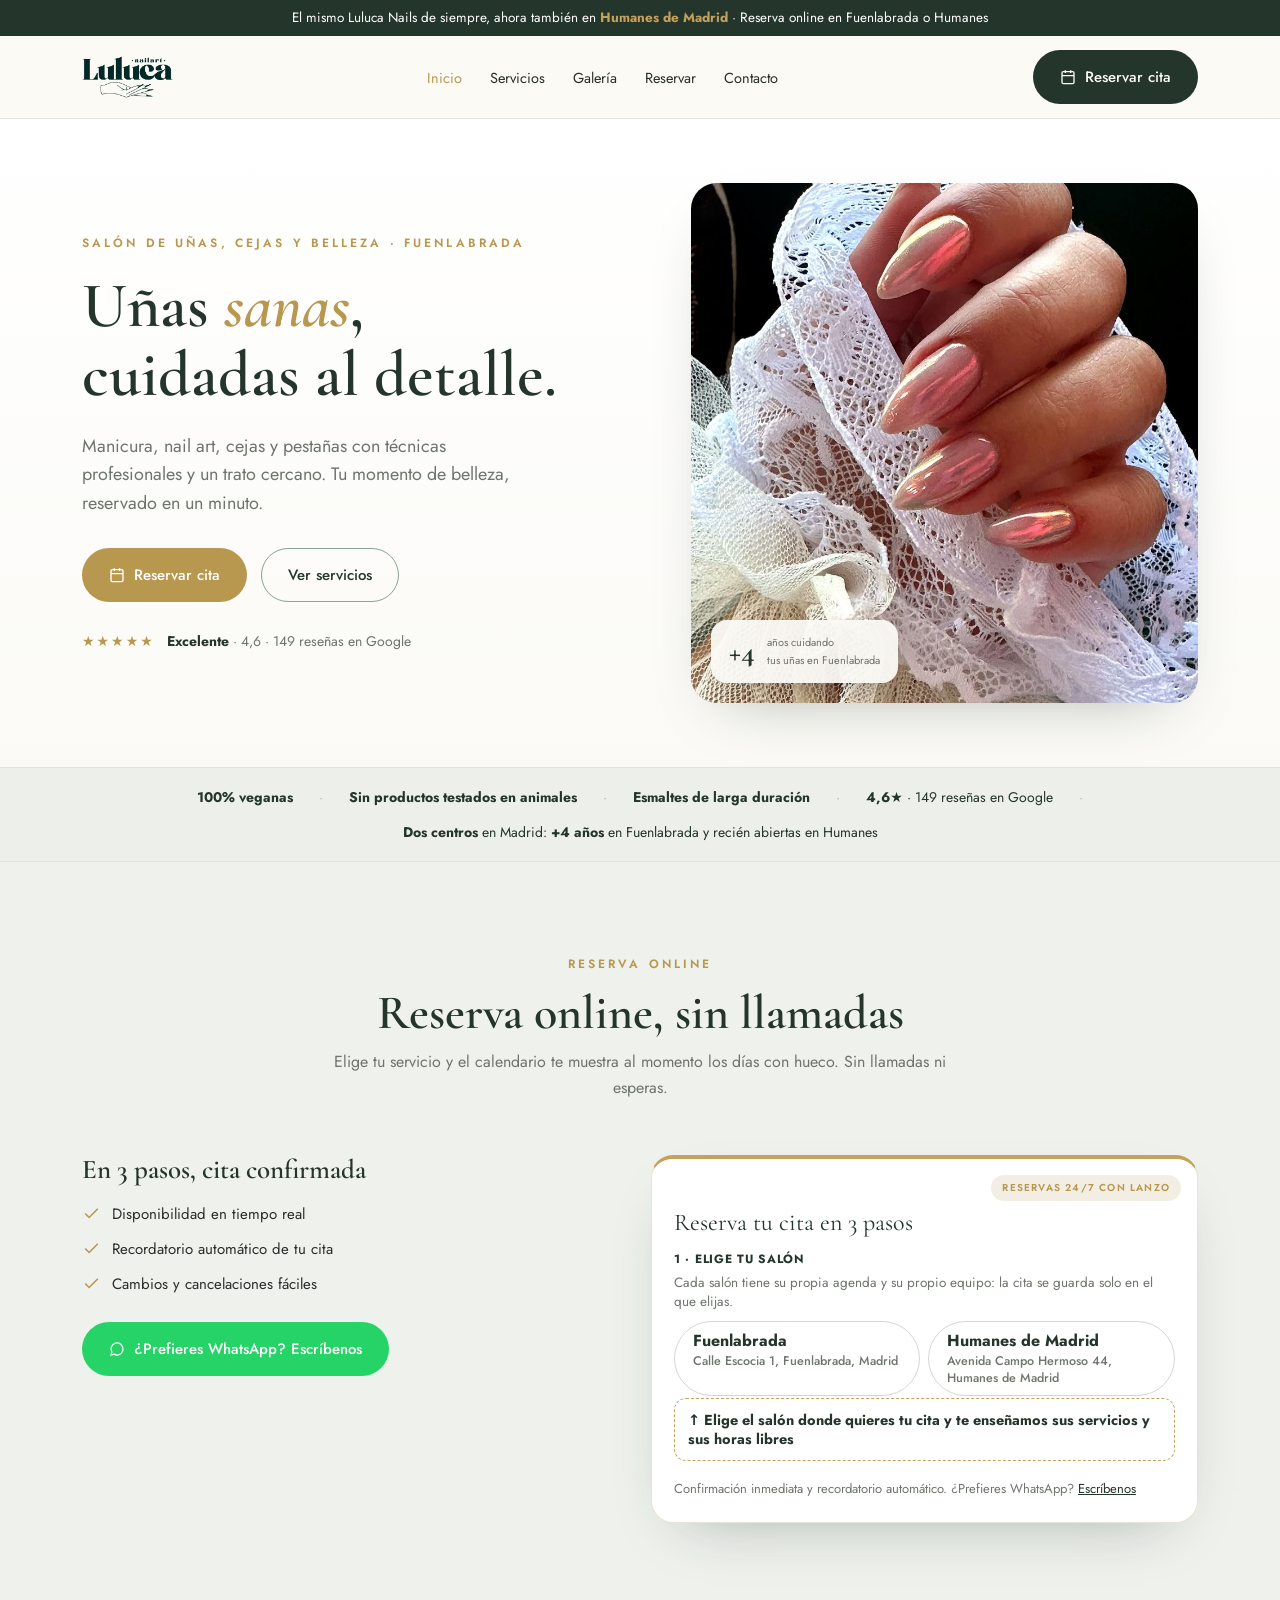
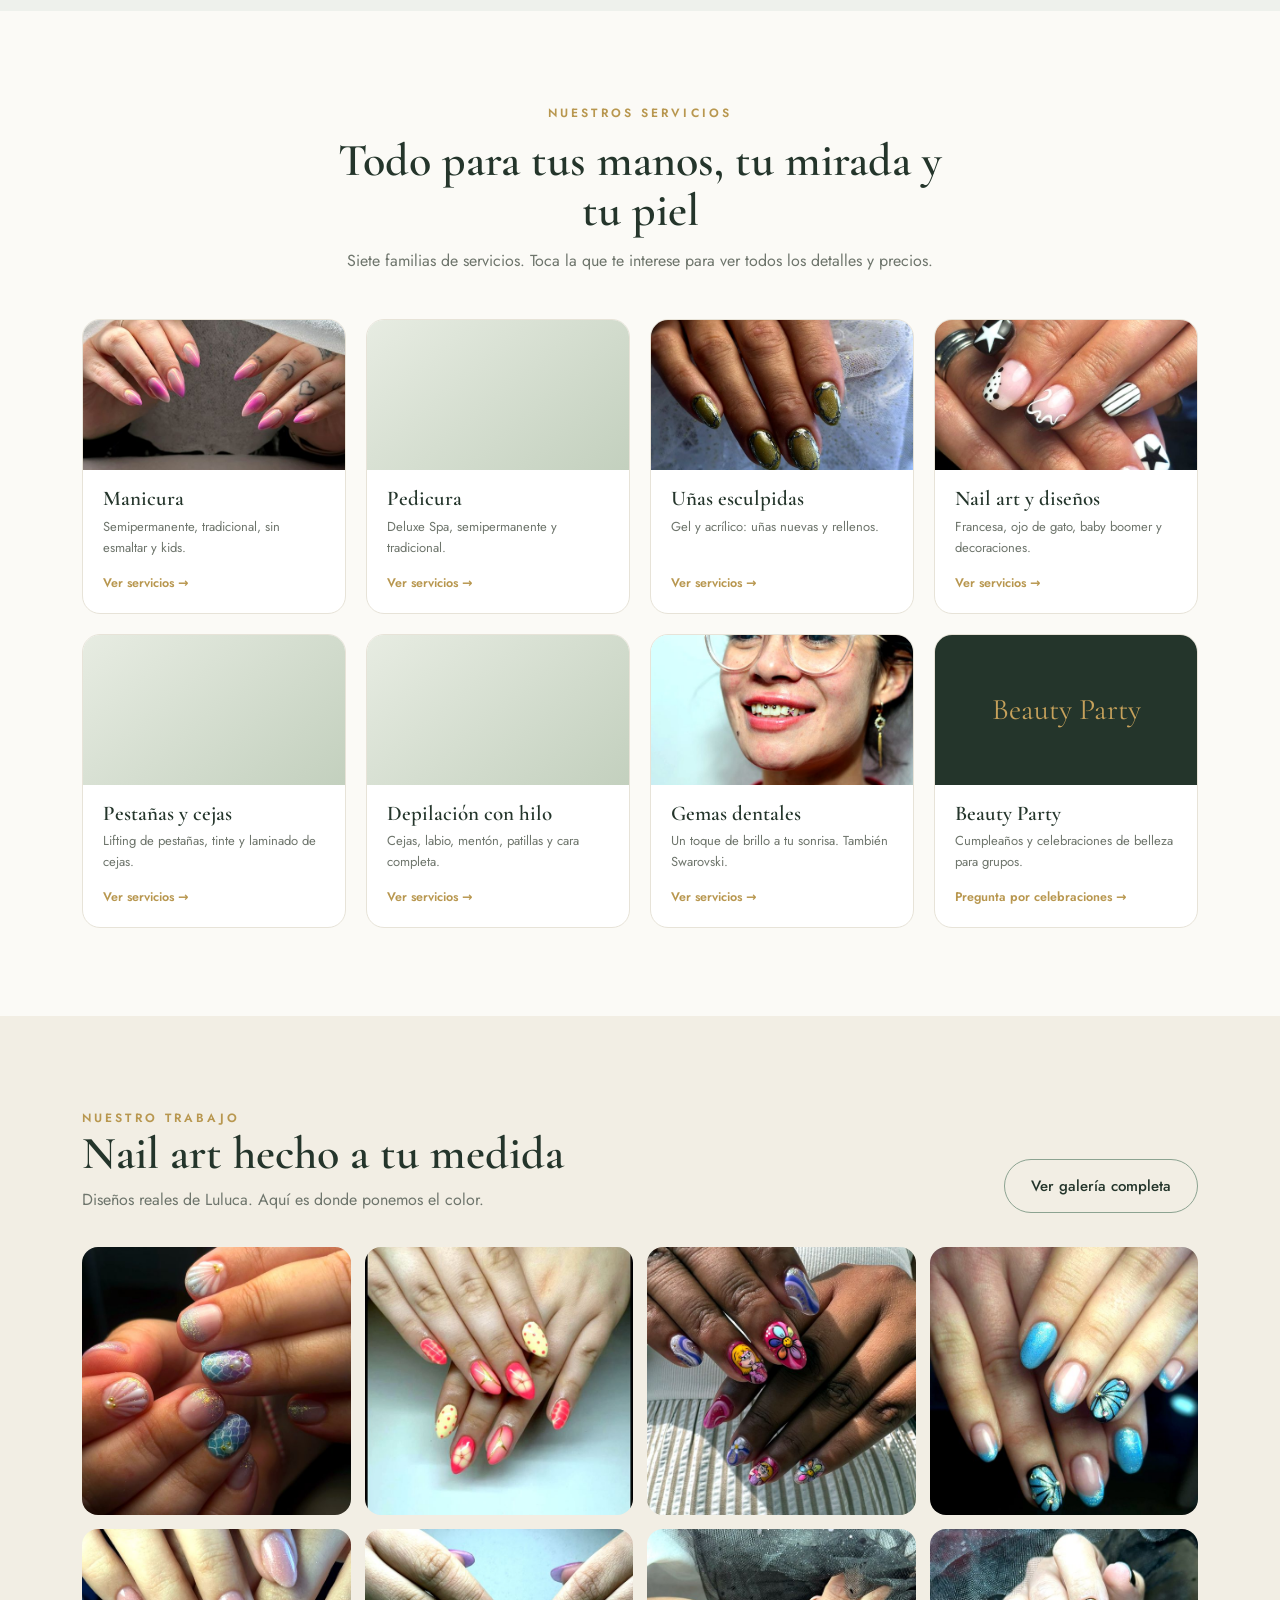
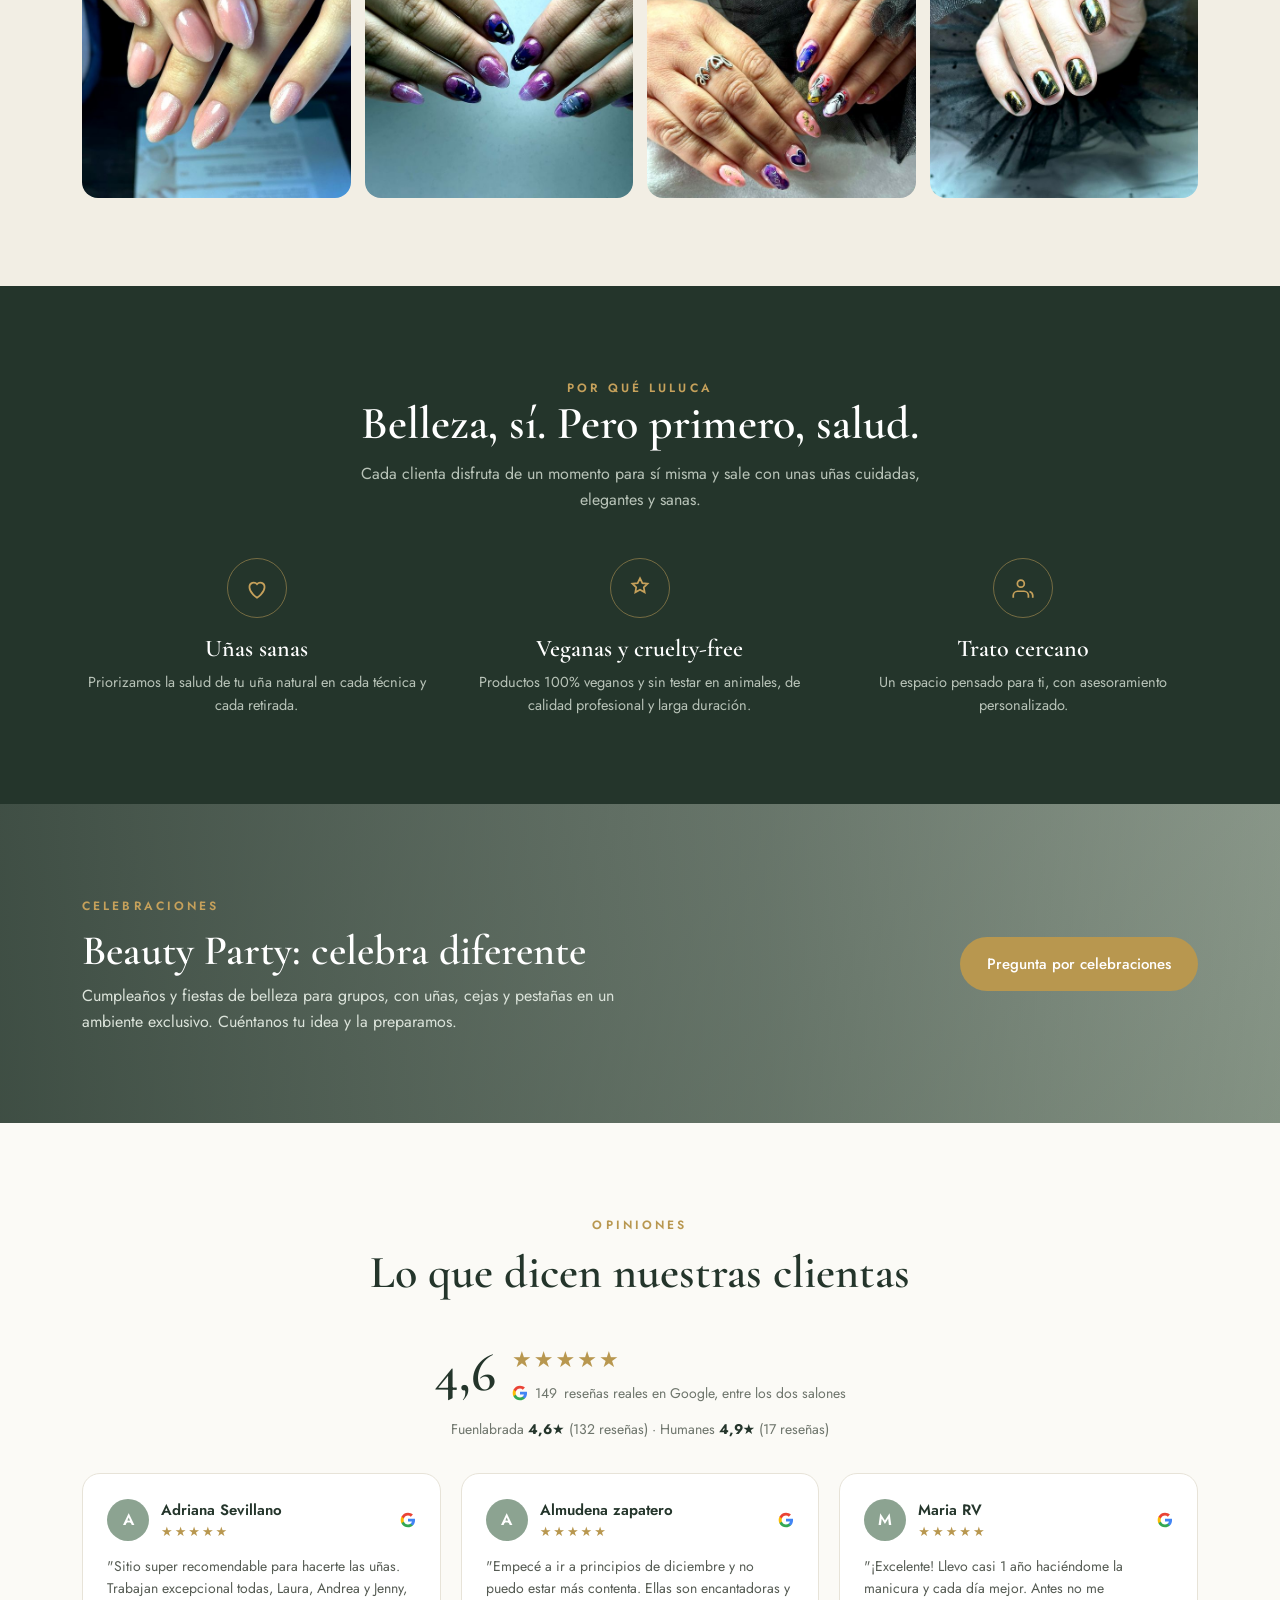
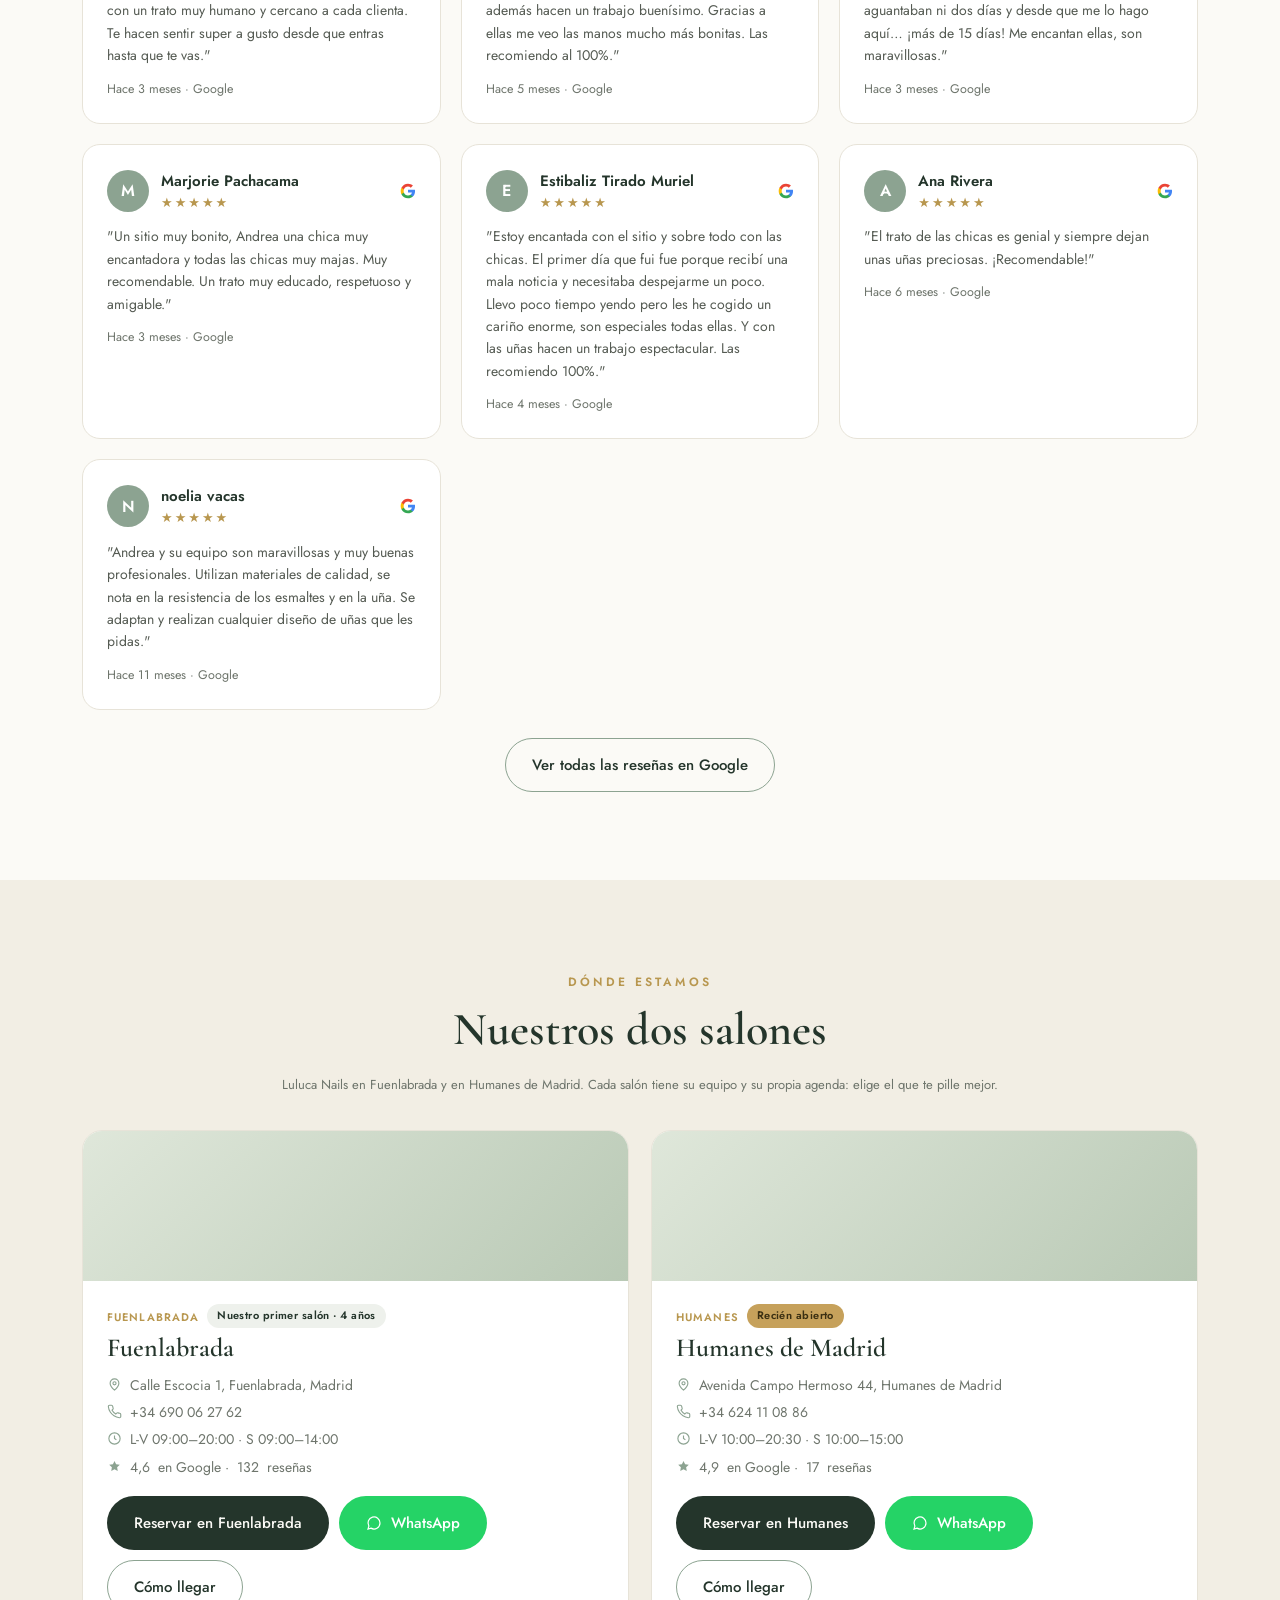
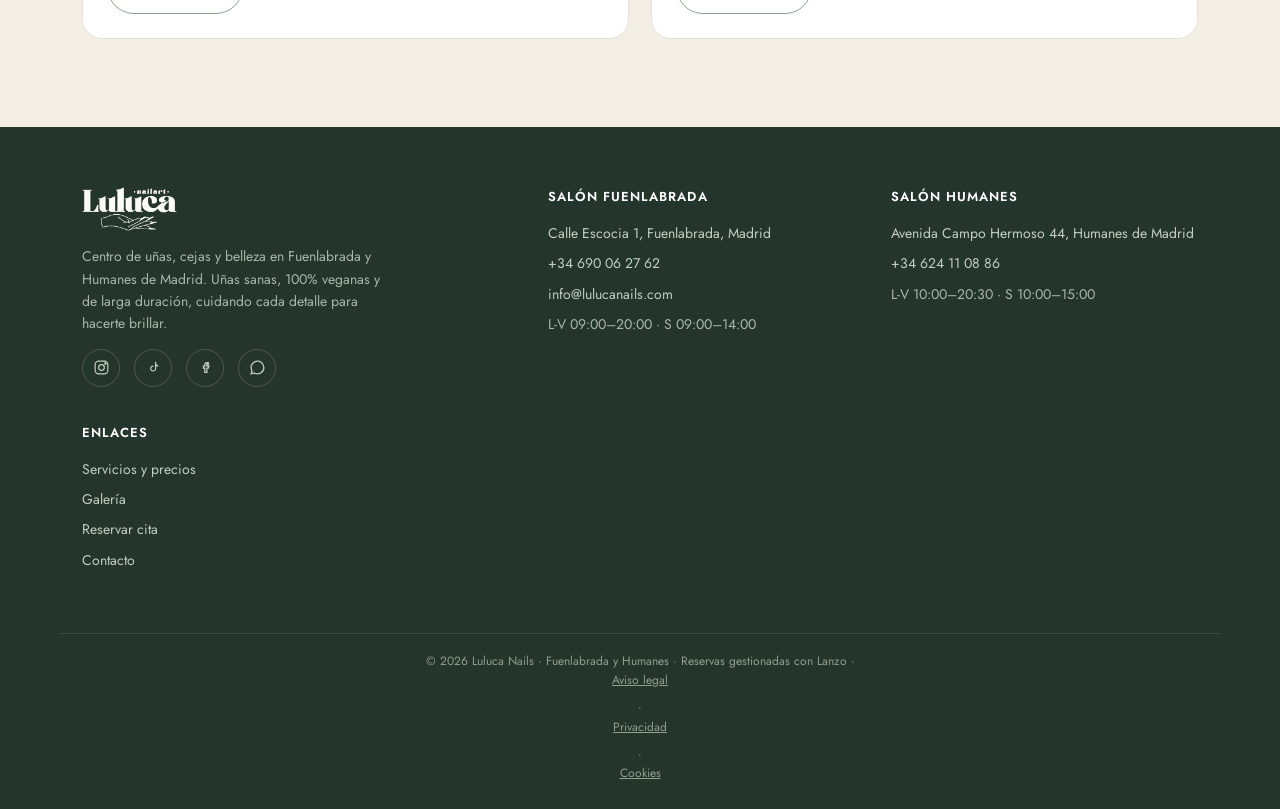
==== commit fceb540a: "web: reservar nada mas entrar, elegir salon sin equivocarse y cifras reales Peticiones de Andrea (pu" ====
--- a/index.html
+++ b/index.html
@@ -40,18 +40,40 @@
       <a href="index.html#reservar" class="btn btn-gold"><svg viewBox="0 0 24 24" fill="none" stroke="currentColor" stroke-width="2"><rect x="3" y="4" width="18" height="18" rx="2"/><path d="M16 2v4M8 2v4M3 10h18"/></svg> Reservar cita</a>
       <a href="servicios.html" class="btn btn-ghost">Ver servicios</a>
     </div>
-    <div class="hero-trust"><span class="stars">★★★★★</span><span><b style="color:var(--forest)">Excelente</b> · 4,7 · 127 reseñas en Google</span></div>
+    <div class="hero-trust"><span class="stars">★★★★★</span><span><b style="color:var(--forest)">Excelente</b> · <span data-rev-score="total">4,6</span> · <span data-rev-count="total">149</span> reseñas en Google</span></div>
   </div>
   <div class="hero-photo thumb-fallback"><img src="assets/img/hero.jpg" alt="Uñas y manicura en Luluca Nails Fuenlabrada"><div class="badge"><div class="n">+4</div><small>años cuidando<br>tus uñas en Fuenlabrada</small></div></div>
 </div></section>
 
 <section style="background:#edf0ea;border-top:1px solid rgba(0,0,0,.05);border-bottom:1px solid rgba(0,0,0,.05)"><div class="wrap" style="display:flex;flex-wrap:wrap;gap:12px 26px;justify-content:center;align-items:center;padding:18px 20px;font-size:14px;color:var(--forest)">
   <span><b>100% veganas</b></span><span style="opacity:.3">·</span>
-  <span><b>Sin testar en animales</b></span><span style="opacity:.3">·</span>
+  <span><b>Sin productos testados en animales</b></span><span style="opacity:.3">·</span>
   <span><b>Esmaltes de larga duración</b></span><span style="opacity:.3">·</span>
-  <span><b>4,7★</b> · 127 reseñas en Google</span><span style="opacity:.3">·</span>
-  <span><b>+4 años</b> en Fuenlabrada</span>
-</div></section>
+  <span><b><span data-rev-score="total">4,6</span>★</b> · <span data-rev-count="total">149</span> reseñas en Google</span><span style="opacity:.3">·</span>
+  <span><b>Dos centros</b> en Madrid: <b>+4 años</b> en Fuenlabrada y recién abiertas en Humanes</span>
+</div></section>
+
+<section class="booking sec-pad" id="reservar" style="background:#eef1ec"><div class="wrap" style="align-items:start">
+  <div class="booking-head" style="grid-column:1/-1;text-align:center;max-width:660px;margin:0 auto 6px">
+    <span class="eyebrow">Reserva online</span>
+    <h2 style="font-size:clamp(32px,4.6vw,48px);color:var(--forest);margin:12px 0 10px">Reserva online, sin llamadas</h2>
+    <p style="color:var(--muted)">Elige tu servicio y el calendario te muestra al momento los días con hueco. Sin llamadas ni esperas.</p>
+  </div>
+  <div class="booking-copy">
+    <h3 style="font-family:'Cormorant Garamond',serif;font-size:27px;color:var(--forest);margin-bottom:14px">En 3 pasos, cita confirmada</h3>
+    <ul>
+      <li><svg viewBox="0 0 24 24" fill="none" stroke="currentColor" stroke-width="2"><path d="M20 6 9 17l-5-5"/></svg> Disponibilidad en tiempo real</li>
+      <li><svg viewBox="0 0 24 24" fill="none" stroke="currentColor" stroke-width="2"><path d="M20 6 9 17l-5-5"/></svg> Recordatorio automático de tu cita</li>
+      <li><svg viewBox="0 0 24 24" fill="none" stroke="currentColor" stroke-width="2"><path d="M20 6 9 17l-5-5"/></svg> Cambios y cancelaciones fáciles</li>
+    </ul>
+    <a href="https://wa.me/34690062762?text=Hola%2C%20quiero%20reservar%20una%20cita%20en%20Luluca%20Nails" target="_blank" rel="noopener" class="btn btn-wa"><svg viewBox="0 0 24 24" fill="none" stroke="currentColor" stroke-width="1.8"><path d="M21 12a9 9 0 0 1-13.6 7.7L3 21l1.3-4.4A9 9 0 1 1 21 12z"/></svg> ¿Prefieres WhatsApp? Escríbenos</a>
+  </div>
+  <div class="cal" id="lz-book" data-api="https://api.lanzo.es/api/public" data-wa="https://wa.me/34690062762?text=Hola%2C%20quiero%20reservar%20una%20cita%20en%20Luluca%20Nails" data-salones='[{"k":"fuen","nombre":"Fuenlabrada","dir":"Calle Escocia 1, Fuenlabrada, Madrid","slug":"luluca-nails-fuenlabrada","wa":"https://wa.me/34690062762?text=Hola%2C%20quiero%20reservar%20una%20cita%20en%20Luluca%20Nails"},{"k":"huma","nombre":"Humanes de Madrid","dir":"Avenida Campo Hermoso 44, Humanes de Madrid","slug":"luluca-nails-humanes","wa":"https://wa.me/34624110886?text=Hola%2C%20quiero%20reservar%20una%20cita%20en%20Luluca%20Nails"}]' style="border-top:4px solid var(--gold-2)">
+    <span class="cal-badge">Reservas · Lanzo</span>
+    <div class="lz-status" style="color:var(--muted);font-size:14px;padding:20px 0;text-align:center">Cargando el calendario de reservas…</div>
+  </div>
+</div></section>
+
 
 <section class="cats sec-pad" id="servicios"><div class="wrap">
   <div class="head"><span class="eyebrow">Nuestros servicios</span><h2>Todo para tus manos, tu mirada y tu piel</h2><p>Siete familias de servicios. Toca la que te interese para ver todos los detalles y precios.</p></div>
@@ -65,28 +87,6 @@
 <a class="cat" href="#party"><div class="thumb thumb-fallback" style="display:flex;align-items:center;justify-content:center;background:var(--forest)"><span style="font-family:'Cormorant Garamond',serif;color:var(--gold-2);font-size:30px">Beauty Party</span></div><div class="c-body"><h3>Beauty Party</h3><p>Cumpleaños y celebraciones de belleza para grupos.</p><span class="more">Pregunta por celebraciones →</span></div></a>
 </div>
 </div></section>
-<section class="booking sec-pad" id="reservar" style="background:#eef1ec"><div class="wrap" style="align-items:start">
-  <div class="booking-head" style="grid-column:1/-1;text-align:center;max-width:660px;margin:0 auto 6px">
-    <span class="eyebrow">Reserva online</span>
-    <h2 style="font-size:clamp(32px,4.6vw,48px);color:var(--forest);margin:12px 0 10px">Reserva online, sin llamadas</h2>
-    <p style="color:var(--muted)">Elige tu servicio y el calendario te muestra al momento los días con hueco. Sin llamadas ni esperas.</p>
-  </div>
-  <div class="booking-copy">
-    <h3 style="font-family:'Cormorant Garamond',serif;font-size:27px;color:var(--forest);margin-bottom:14px">En 3 pasos, cita confirmada</h3>
-    <ul>
-      <li><svg viewBox="0 0 24 24" fill="none" stroke="currentColor" stroke-width="2"><path d="M20 6 9 17l-5-5"/></svg> Disponibilidad en tiempo real</li>
-      <li><svg viewBox="0 0 24 24" fill="none" stroke="currentColor" stroke-width="2"><path d="M20 6 9 17l-5-5"/></svg> Recordatorio automático de tu cita</li>
-      <li><svg viewBox="0 0 24 24" fill="none" stroke="currentColor" stroke-width="2"><path d="M20 6 9 17l-5-5"/></svg> Cambios y cancelaciones fáciles</li>
-    </ul>
-    <a href="https://wa.me/34690062762?text=Hola%2C%20quiero%20reservar%20una%20cita%20en%20Luluca%20Nails" target="_blank" rel="noopener" class="btn btn-wa"><svg viewBox="0 0 24 24" fill="none" stroke="currentColor" stroke-width="1.8"><path d="M21 12a9 9 0 0 1-13.6 7.7L3 21l1.3-4.4A9 9 0 1 1 21 12z"/></svg> ¿Prefieres WhatsApp? Escríbenos</a>
-  </div>
-  <div class="cal" id="lz-book" data-api="https://api.lanzo.es/api/public" data-wa="https://wa.me/34690062762?text=Hola%2C%20quiero%20reservar%20una%20cita%20en%20Luluca%20Nails" data-salones='[{"k":"fuen","nombre":"Fuenlabrada","slug":"luluca-nails-fuenlabrada","wa":"https://wa.me/34690062762?text=Hola%2C%20quiero%20reservar%20una%20cita%20en%20Luluca%20Nails"},{"k":"huma","nombre":"Humanes de Madrid","slug":"luluca-nails-humanes","wa":"https://wa.me/34624110886?text=Hola%2C%20quiero%20reservar%20una%20cita%20en%20Luluca%20Nails"}]' style="border-top:4px solid var(--gold-2)">
-    <span class="cal-badge">Reservas · Lanzo</span>
-    <div class="lz-status" style="color:var(--muted);font-size:14px;padding:20px 0;text-align:center">Cargando el calendario de reservas…</div>
-  </div>
-</div></section>
-
-
 <section class="gallery sec-pad" id="galeria"><div class="wrap">
   <div class="head"><div><span class="eyebrow">Nuestro trabajo</span><h2>Nail art hecho a tu medida</h2><p>Diseños reales de Luluca. Aquí es donde ponemos el color.</p></div><a href="galeria.html" class="btn btn-ghost">Ver galería completa</a></div>
   <div class="gal-grid"><div class="gal" onclick="openLb('assets/img/work/work-1.jpg')"><img src="assets/img/work/work-1.jpg" alt="Trabajo de Luluca Nails" loading="lazy"></div><div class="gal" onclick="openLb('assets/img/work/work-2.jpg')"><img src="assets/img/work/work-2.jpg" alt="Trabajo de Luluca Nails" loading="lazy"></div><div class="gal" onclick="openLb('assets/img/work/work-3.jpg')"><img src="assets/img/work/work-3.jpg" alt="Trabajo de Luluca Nails" loading="lazy"></div><div class="gal" onclick="openLb('assets/img/work/work-4.jpg')"><img src="assets/img/work/work-4.jpg" alt="Trabajo de Luluca Nails" loading="lazy"></div><div class="gal" onclick="openLb('assets/img/work/work-5.jpg')"><img src="assets/img/work/work-5.jpg" alt="Trabajo de Luluca Nails" loading="lazy"></div><div class="gal" onclick="openLb('assets/img/work/work-6.jpg')"><img src="assets/img/work/work-6.jpg" alt="Trabajo de Luluca Nails" loading="lazy"></div><div class="gal" onclick="openLb('assets/img/work/work-7.jpg')"><img src="assets/img/work/work-7.jpg" alt="Trabajo de Luluca Nails" loading="lazy"></div><div class="gal" onclick="openLb('assets/img/work/work-8.jpg')"><img src="assets/img/work/work-8.jpg" alt="Trabajo de Luluca Nails" loading="lazy"></div></div>
@@ -111,12 +111,13 @@
 <section class="reviews sec-pad" id="opiniones"><div class="wrap">
   <div class="head"><span class="eyebrow">Opiniones</span><h2>Lo que dicen nuestras clientas</h2></div>
   <div class="rev-summary" style="display:flex;align-items:center;justify-content:center;gap:16px;margin:0 auto 36px;max-width:540px">
-    <div id="rev-score" style="font-family:'Cormorant Garamond',serif;font-size:54px;line-height:1;color:var(--forest);font-weight:600">4,7</div>
+    <div id="rev-score" data-rev-score="total" style="font-family:'Cormorant Garamond',serif;font-size:54px;line-height:1;color:var(--forest);font-weight:600">4,6</div>
     <div>
       <div class="stars" style="font-size:22px;letter-spacing:2px">★★★★★</div>
-      <div style="color:var(--muted);font-size:14px;margin-top:5px;display:flex;align-items:center;gap:7px"><span style="width:16px;height:16px;display:inline-flex;flex:0 0 auto"><svg viewBox="0 0 48 48" width="16" height="16"><path fill="#4285F4" d="M45.12 24.5c0-1.56-.14-3.06-.4-4.5H24v8.51h11.84c-.51 2.75-2.06 5.08-4.39 6.64v5.52h7.11c4.16-3.83 6.56-9.47 6.56-16.17z"/><path fill="#34A853" d="M24 46c5.94 0 10.92-1.97 14.56-5.33l-7.11-5.52c-1.97 1.32-4.49 2.1-7.45 2.1-5.73 0-10.58-3.87-12.31-9.07H4.34v5.7C7.96 41.07 15.4 46 24 46z"/><path fill="#FBBC05" d="M11.69 28.18C11.25 26.86 11 25.45 11 24s.25-2.86.69-4.18v-5.7H4.34C2.85 17.09 2 20.45 2 24s.85 6.91 2.34 9.88l7.35-5.7z"/><path fill="#EA4335" d="M24 10.75c3.23 0 6.13 1.11 8.41 3.29l6.31-6.31C34.91 4.18 29.93 2 24 2 15.4 2 7.96 6.93 4.34 14.12l7.35 5.7c1.73-5.2 6.58-9.07 12.31-9.07z"/></svg></span> <span id="rev-count-num">127</span> reseñas reales en Google</div>
+      <div style="color:var(--muted);font-size:14px;margin-top:5px;display:flex;align-items:center;gap:7px"><span style="width:16px;height:16px;display:inline-flex;flex:0 0 auto"><svg viewBox="0 0 48 48" width="16" height="16"><path fill="#4285F4" d="M45.12 24.5c0-1.56-.14-3.06-.4-4.5H24v8.51h11.84c-.51 2.75-2.06 5.08-4.39 6.64v5.52h7.11c4.16-3.83 6.56-9.47 6.56-16.17z"/><path fill="#34A853" d="M24 46c5.94 0 10.92-1.97 14.56-5.33l-7.11-5.52c-1.97 1.32-4.49 2.1-7.45 2.1-5.73 0-10.58-3.87-12.31-9.07H4.34v5.7C7.96 41.07 15.4 46 24 46z"/><path fill="#FBBC05" d="M11.69 28.18C11.25 26.86 11 25.45 11 24s.25-2.86.69-4.18v-5.7H4.34C2.85 17.09 2 20.45 2 24s.85 6.91 2.34 9.88l7.35-5.7z"/><path fill="#EA4335" d="M24 10.75c3.23 0 6.13 1.11 8.41 3.29l6.31-6.31C34.91 4.18 29.93 2 24 2 15.4 2 7.96 6.93 4.34 14.12l7.35 5.7c1.73-5.2 6.58-9.07 12.31-9.07z"/></svg></span> <span id="rev-count-num" data-rev-count="total">149</span> reseñas reales en Google, entre los dos salones</div>
     </div>
   </div>
+  <p class="center" style="color:var(--muted);font-size:14px;margin:-22px 0 32px">Fuenlabrada <b style="color:var(--forest)"><span data-rev-score="fuen">4,6</span>★</b> (<span data-rev-count="fuen">132</span> reseñas) · Humanes <b style="color:var(--forest)"><span data-rev-score="huma">4,9</span>★</b> (<span data-rev-count="huma">17</span> reseñas)</p>
   <div class="rev-grid" id="rev-grid"><div class="rev"><div class="top" style="display:flex;align-items:center;gap:12px"><div class="av">A</div><div><div class="who">Adriana Sevillano</div><div class="stars">★★★★★</div></div><span style="margin-left:auto;width:16px;height:16px;display:inline-flex;flex:0 0 auto"><svg viewBox="0 0 48 48" width="16" height="16"><path fill="#4285F4" d="M45.12 24.5c0-1.56-.14-3.06-.4-4.5H24v8.51h11.84c-.51 2.75-2.06 5.08-4.39 6.64v5.52h7.11c4.16-3.83 6.56-9.47 6.56-16.17z"/><path fill="#34A853" d="M24 46c5.94 0 10.92-1.97 14.56-5.33l-7.11-5.52c-1.97 1.32-4.49 2.1-7.45 2.1-5.73 0-10.58-3.87-12.31-9.07H4.34v5.7C7.96 41.07 15.4 46 24 46z"/><path fill="#FBBC05" d="M11.69 28.18C11.25 26.86 11 25.45 11 24s.25-2.86.69-4.18v-5.7H4.34C2.85 17.09 2 20.45 2 24s.85 6.91 2.34 9.88l7.35-5.7z"/><path fill="#EA4335" d="M24 10.75c3.23 0 6.13 1.11 8.41 3.29l6.31-6.31C34.91 4.18 29.93 2 24 2 15.4 2 7.96 6.93 4.34 14.12l7.35 5.7c1.73-5.2 6.58-9.07 12.31-9.07z"/></svg></span></div><p>"Sitio super recomendable para hacerte las uñas. Trabajan excepcional todas, Laura, Andrea y Jenny, con un trato muy humano y cercano a cada clienta. Te hacen sentir super a gusto desde que entras hasta que te vas."</p><div style="color:var(--muted);font-size:12.5px;margin-top:12px">Hace 3 meses · Google</div></div>
 <div class="rev"><div class="top" style="display:flex;align-items:center;gap:12px"><div class="av">A</div><div><div class="who">Almudena zapatero</div><div class="stars">★★★★★</div></div><span style="margin-left:auto;width:16px;height:16px;display:inline-flex;flex:0 0 auto"><svg viewBox="0 0 48 48" width="16" height="16"><path fill="#4285F4" d="M45.12 24.5c0-1.56-.14-3.06-.4-4.5H24v8.51h11.84c-.51 2.75-2.06 5.08-4.39 6.64v5.52h7.11c4.16-3.83 6.56-9.47 6.56-16.17z"/><path fill="#34A853" d="M24 46c5.94 0 10.92-1.97 14.56-5.33l-7.11-5.52c-1.97 1.32-4.49 2.1-7.45 2.1-5.73 0-10.58-3.87-12.31-9.07H4.34v5.7C7.96 41.07 15.4 46 24 46z"/><path fill="#FBBC05" d="M11.69 28.18C11.25 26.86 11 25.45 11 24s.25-2.86.69-4.18v-5.7H4.34C2.85 17.09 2 20.45 2 24s.85 6.91 2.34 9.88l7.35-5.7z"/><path fill="#EA4335" d="M24 10.75c3.23 0 6.13 1.11 8.41 3.29l6.31-6.31C34.91 4.18 29.93 2 24 2 15.4 2 7.96 6.93 4.34 14.12l7.35 5.7c1.73-5.2 6.58-9.07 12.31-9.07z"/></svg></span></div><p>"Empecé a ir a principios de diciembre y no puedo estar más contenta. Ellas son encantadoras y además hacen un trabajo buenísimo. Gracias a ellas me veo las manos mucho más bonitas. Las recomiendo al 100%."</p><div style="color:var(--muted);font-size:12.5px;margin-top:12px">Hace 5 meses · Google</div></div>
 <div class="rev"><div class="top" style="display:flex;align-items:center;gap:12px"><div class="av">M</div><div><div class="who">Maria RV</div><div class="stars">★★★★★</div></div><span style="margin-left:auto;width:16px;height:16px;display:inline-flex;flex:0 0 auto"><svg viewBox="0 0 48 48" width="16" height="16"><path fill="#4285F4" d="M45.12 24.5c0-1.56-.14-3.06-.4-4.5H24v8.51h11.84c-.51 2.75-2.06 5.08-4.39 6.64v5.52h7.11c4.16-3.83 6.56-9.47 6.56-16.17z"/><path fill="#34A853" d="M24 46c5.94 0 10.92-1.97 14.56-5.33l-7.11-5.52c-1.97 1.32-4.49 2.1-7.45 2.1-5.73 0-10.58-3.87-12.31-9.07H4.34v5.7C7.96 41.07 15.4 46 24 46z"/><path fill="#FBBC05" d="M11.69 28.18C11.25 26.86 11 25.45 11 24s.25-2.86.69-4.18v-5.7H4.34C2.85 17.09 2 20.45 2 24s.85 6.91 2.34 9.88l7.35-5.7z"/><path fill="#EA4335" d="M24 10.75c3.23 0 6.13 1.11 8.41 3.29l6.31-6.31C34.91 4.18 29.93 2 24 2 15.4 2 7.96 6.93 4.34 14.12l7.35 5.7c1.73-5.2 6.58-9.07 12.31-9.07z"/></svg></span></div><p>"¡Excelente! Llevo casi 1 año haciéndome la manicura y cada día mejor. Antes no me aguantaban ni dos días y desde que me lo hago aquí… ¡más de 15 días! Me encantan ellas, son maravillosas."</p><div style="color:var(--muted);font-size:12.5px;margin-top:12px">Hace 3 meses · Google</div></div>
@@ -130,10 +131,10 @@
 
 <section class="locs sec-pad" id="locales"><div class="wrap">
   <div class="head"><span class="eyebrow">Dónde estamos</span><h2>Nuestros dos salones</h2></div>
-  <p class="subnote">Luluca Nails en Fuenlabrada y en Humanes de Madrid. Ven a vernos o reserva online en el salón que prefieras.</p>
+  <p class="subnote">Luluca Nails en Fuenlabrada y en Humanes de Madrid. Cada salón tiene su equipo y su propia agenda: elige el que te pille mejor.</p>
   <div class="loc-grid">
-    <div class="loc"><div class="map"><iframe loading="lazy" src="https://www.google.com/maps?q=Calle%20Escocia%201,%20Fuenlabrada&output=embed"></iframe></div><div class="body"><span class="tag-here">Fuenlabrada</span><h3>Fuenlabrada</h3><div class="info"><div><svg viewBox="0 0 24 24" fill="none" stroke="currentColor" stroke-width="1.8"><path d="M12 21s-7-6-7-11a7 7 0 0 1 14 0c0 5-7 11-7 11z"/><circle cx="12" cy="10" r="2.5"/></svg> Calle Escocia 1, Fuenlabrada, Madrid</div><div><svg viewBox="0 0 24 24" fill="none" stroke="currentColor" stroke-width="1.8"><path d="M22 16.9v3a2 2 0 0 1-2.2 2 19.8 19.8 0 0 1-8.6-3 19.5 19.5 0 0 1-6-6 19.8 19.8 0 0 1-3-8.6A2 2 0 0 1 4.1 2h3a2 2 0 0 1 2 1.7c.1 1 .4 1.9.7 2.8a2 2 0 0 1-.5 2.1L8.1 9.9a16 16 0 0 0 6 6l1.3-1.2a2 2 0 0 1 2.1-.5c.9.3 1.8.6 2.8.7a2 2 0 0 1 1.7 2z"/></svg> +34 690 06 27 62</div><div><svg viewBox="0 0 24 24" fill="none" stroke="currentColor" stroke-width="1.8"><circle cx="12" cy="12" r="9"/><path d="M12 7v5l3 2"/></svg> L-V 09:00–20:00 · S 09:00–14:00</div></div><div class="actions"><a href="index.html#reservar" onclick="lzGoto('fuen')" class="btn btn-primary">Reservar aquí</a><a href="https://www.google.com/maps/search/?api=1&query=Calle%20Escocia%201%20Fuenlabrada" target="_blank" rel="noopener" class="btn btn-ghost">Cómo llegar</a></div></div></div>
-    <div class="loc"><div class="map"><iframe loading="lazy" src="https://www.google.com/maps?q=Avenida%20Campo%20Hermoso%2044,%20Humanes%20de%20Madrid&output=embed"></iframe></div><div class="body"><span class="tag-here">Humanes</span><h3>Humanes de Madrid</h3><div class="info"><div><svg viewBox="0 0 24 24" fill="none" stroke="currentColor" stroke-width="1.8"><path d="M12 21s-7-6-7-11a7 7 0 0 1 14 0c0 5-7 11-7 11z"/><circle cx="12" cy="10" r="2.5"/></svg> Avenida Campo Hermoso 44, Humanes de Madrid</div><div><svg viewBox="0 0 24 24" fill="none" stroke="currentColor" stroke-width="1.8"><path d="M22 16.9v3a2 2 0 0 1-2.2 2 19.8 19.8 0 0 1-8.6-3 19.5 19.5 0 0 1-6-6 19.8 19.8 0 0 1-3-8.6A2 2 0 0 1 4.1 2h3a2 2 0 0 1 2 1.7c.1 1 .4 1.9.7 2.8a2 2 0 0 1-.5 2.1L8.1 9.9a16 16 0 0 0 6 6l1.3-1.2a2 2 0 0 1 2.1-.5c.9.3 1.8.6 2.8.7a2 2 0 0 1 1.7 2z"/></svg> +34 624 11 08 86</div><div><svg viewBox="0 0 24 24" fill="none" stroke="currentColor" stroke-width="1.8"><circle cx="12" cy="12" r="9"/><path d="M12 7v5l3 2"/></svg> L-V 10:00–20:30 · S 10:00–15:00</div></div><div class="actions"><a href="index.html#reservar" onclick="lzGoto('huma')" class="btn btn-primary">Reservar aquí</a><a href="https://www.google.com/maps/search/?api=1&query=Avenida%20Campo%20Hermoso%2044%20Humanes%20de%20Madrid" target="_blank" rel="noopener" class="btn btn-ghost">Cómo llegar</a></div></div></div>
+    <div class="loc"><div class="map"><iframe loading="lazy" src="https://www.google.com/maps?q=Calle%20Escocia%201,%20Fuenlabrada&output=embed"></iframe></div><div class="body"><span class="tag-here">Fuenlabrada</span><span class="tag-pill">Nuestro primer salón · 4 años</span><h3>Fuenlabrada</h3><div class="info"><div><svg viewBox="0 0 24 24" fill="none" stroke="currentColor" stroke-width="1.8"><path d="M12 21s-7-6-7-11a7 7 0 0 1 14 0c0 5-7 11-7 11z"/><circle cx="12" cy="10" r="2.5"/></svg> Calle Escocia 1, Fuenlabrada, Madrid</div><div><svg viewBox="0 0 24 24" fill="none" stroke="currentColor" stroke-width="1.8"><path d="M22 16.9v3a2 2 0 0 1-2.2 2 19.8 19.8 0 0 1-8.6-3 19.5 19.5 0 0 1-6-6 19.8 19.8 0 0 1-3-8.6A2 2 0 0 1 4.1 2h3a2 2 0 0 1 2 1.7c.1 1 .4 1.9.7 2.8a2 2 0 0 1-.5 2.1L8.1 9.9a16 16 0 0 0 6 6l1.3-1.2a2 2 0 0 1 2.1-.5c.9.3 1.8.6 2.8.7a2 2 0 0 1 1.7 2z"/></svg> +34 690 06 27 62</div><div><svg viewBox="0 0 24 24" fill="none" stroke="currentColor" stroke-width="1.8"><circle cx="12" cy="12" r="9"/><path d="M12 7v5l3 2"/></svg> L-V 09:00–20:00 · S 09:00–14:00</div><div><svg viewBox="0 0 24 24" fill="currentColor" stroke="none"><path d="M12 3l2.6 5.3 5.9.9-4.3 4.1 1 5.8-5.2-2.7-5.2 2.7 1-5.8L3.5 9.2l5.9-.9z"/></svg> <span data-rev-score="fuen">4,6</span> en Google · <span data-rev-count="fuen">132</span> reseñas</div></div><div class="actions"><a href="index.html#reservar" onclick="lzGoto('fuen')" class="btn btn-primary">Reservar en Fuenlabrada</a><a href="https://wa.me/34690062762?text=Hola%2C%20quiero%20reservar%20una%20cita%20en%20Luluca%20Nails" target="_blank" rel="noopener" class="btn btn-wa"><svg viewBox="0 0 24 24" fill="none" stroke="currentColor" stroke-width="1.8"><path d="M21 12a9 9 0 0 1-13.6 7.7L3 21l1.3-4.4A9 9 0 1 1 21 12z"/></svg> WhatsApp</a><a href="https://www.google.com/maps/search/?api=1&query=Calle%20Escocia%201%20Fuenlabrada" target="_blank" rel="noopener" class="btn btn-ghost">Cómo llegar</a></div></div></div>
+    <div class="loc"><div class="map"><iframe loading="lazy" src="https://www.google.com/maps?q=Avenida%20Campo%20Hermoso%2044,%20Humanes%20de%20Madrid&output=embed"></iframe></div><div class="body"><span class="tag-here">Humanes</span><span class="tag-pill nuevo">Recién abierto</span><h3>Humanes de Madrid</h3><div class="info"><div><svg viewBox="0 0 24 24" fill="none" stroke="currentColor" stroke-width="1.8"><path d="M12 21s-7-6-7-11a7 7 0 0 1 14 0c0 5-7 11-7 11z"/><circle cx="12" cy="10" r="2.5"/></svg> Avenida Campo Hermoso 44, Humanes de Madrid</div><div><svg viewBox="0 0 24 24" fill="none" stroke="currentColor" stroke-width="1.8"><path d="M22 16.9v3a2 2 0 0 1-2.2 2 19.8 19.8 0 0 1-8.6-3 19.5 19.5 0 0 1-6-6 19.8 19.8 0 0 1-3-8.6A2 2 0 0 1 4.1 2h3a2 2 0 0 1 2 1.7c.1 1 .4 1.9.7 2.8a2 2 0 0 1-.5 2.1L8.1 9.9a16 16 0 0 0 6 6l1.3-1.2a2 2 0 0 1 2.1-.5c.9.3 1.8.6 2.8.7a2 2 0 0 1 1.7 2z"/></svg> +34 624 11 08 86</div><div><svg viewBox="0 0 24 24" fill="none" stroke="currentColor" stroke-width="1.8"><circle cx="12" cy="12" r="9"/><path d="M12 7v5l3 2"/></svg> L-V 10:00–20:30 · S 10:00–15:00</div><div><svg viewBox="0 0 24 24" fill="currentColor" stroke="none"><path d="M12 3l2.6 5.3 5.9.9-4.3 4.1 1 5.8-5.2-2.7-5.2 2.7 1-5.8L3.5 9.2l5.9-.9z"/></svg> <span data-rev-score="huma">4,9</span> en Google · <span data-rev-count="huma">17</span> reseñas</div></div><div class="actions"><a href="index.html#reservar" onclick="lzGoto('huma')" class="btn btn-primary">Reservar en Humanes</a><a href="https://wa.me/34624110886?text=Hola%2C%20quiero%20reservar%20una%20cita%20en%20Luluca%20Nails" target="_blank" rel="noopener" class="btn btn-wa"><svg viewBox="0 0 24 24" fill="none" stroke="currentColor" stroke-width="1.8"><path d="M21 12a9 9 0 0 1-13.6 7.7L3 21l1.3-4.4A9 9 0 1 1 21 12z"/></svg> WhatsApp</a><a href="https://www.google.com/maps/search/?api=1&query=Avenida%20Campo%20Hermoso%2044%20Humanes%20de%20Madrid" target="_blank" rel="noopener" class="btn btn-ghost">Cómo llegar</a></div></div></div>
   </div>
 </div></section>
 <footer id="contacto-foot"><div class="fw">
@@ -175,8 +176,18 @@
   function stars(n){n=Math.max(1,Math.min(5,Math.round(n||5)));var s='';for(var i=0;i<n;i++)s+='★';return s;}
   fetch('reviews.json',{cache:'no-store'}).then(function(r){return r.ok?r.json():null;}).then(function(d){
     if(!d||!d.reviews||!d.reviews.length) return;
-    var sc=document.getElementById('rev-score'); if(sc&&d.rating){sc.textContent=(''+d.rating).replace('.',',');}
-    var cn=document.getElementById('rev-count-num'); if(cn&&(d.count||d.count===0)){cn.textContent=d.count;}
+    // Las cifras viven marcadas por sitio (total, fuen, huma) y se refrescan todas
+    // de una pasada: estan repetidas en el heroe, en la franja y en las fichas, y
+    // antes solo se actualizaban las dos de esta seccion.
+    var agg={total:d.total||{rating:d.rating,count:d.count},
+             fuen:(d.salones&&d.salones.fuen)||{rating:d.rating,count:d.count},
+             huma:(d.salones&&d.salones.huma)||null};
+    document.querySelectorAll('[data-rev-score]').forEach(function(e){
+      var a=agg[e.getAttribute('data-rev-score')]; if(a&&a.rating) e.textContent=(''+a.rating).replace('.',',');
+    });
+    document.querySelectorAll('[data-rev-count]').forEach(function(e){
+      var a=agg[e.getAttribute('data-rev-count')]; if(a&&(a.count||a.count===0)) e.textContent=a.count;
+    });
     grid.innerHTML=d.reviews.map(function(v){
       var ini=esc(((v.name||'?').trim().charAt(0)||'?').toUpperCase());
       var av = v.photo ? '<div class="av" style="background-image:url('+JSON.stringify(v.photo)+');background-size:cover;color:transparent">'+ini+'</div>' : '<div class="av">'+ini+'</div>';
@@ -291,8 +302,12 @@
    // abierto tiene tope de alto y su propio scroll, asi que nunca desplaza el
    // resto de la pagina fuera de la pantalla.
    '.lz-salones{display:flex;gap:8px;flex-wrap:wrap}',
-   '.lz-sal{flex:1 1 140px;padding:15px 12px;border:2px solid #d8d5cc;border-radius:12px;background:#fff;font:inherit;font-size:16px;font-weight:700;color:var(--forest);cursor:pointer}',
+   '.lz-sal{flex:1 1 190px;display:flex;flex-direction:column;gap:3px;text-align:left;padding:13px 14px;border:2px solid #d8d5cc;border-radius:12px;background:#fff;font:inherit;color:var(--forest);cursor:pointer}',
    '.lz-sal.on{background:var(--forest);color:#fff;border-color:var(--forest)}',
+   '.lz-sal-n{font-size:16px;font-weight:700;line-height:1.2}',
+   '.lz-sal-d{font-size:12.5px;font-weight:500;line-height:1.3;color:var(--muted)}',
+   '.lz-sal.on .lz-sal-d{color:#cfddd0}',
+   '.lz-sub{color:var(--muted);font-size:13.5px;line-height:1.4;margin:-4px 0 9px}',
    '.lz-abre{width:100%;display:flex;align-items:center;gap:10px;text-align:left;padding:12px;border:1px solid #d8d5cc;border-radius:12px;background:#fff;font:inherit;font-size:15px;color:var(--forest);cursor:pointer;box-sizing:border-box}',
    '.lz-abre[aria-expanded="true"]{border-color:var(--gold-2)}',
    '.lz-abre.elegido{font-weight:600}',
@@ -362,7 +377,7 @@
     root.innerHTML=
      '<span class="cal-badge">Reservas 24/7 con Lanzo</span>'+
      '<div class="lz-h">Reserva tu cita en 3 pasos</div>'+
-     '<div id="lz-step-sal"><label>1 · Elige tu salón</label><div id="lz-salones" class="lz-salones"></div><div id="lz-salaviso"></div></div>'+
+     '<div id="lz-step-sal"><label>1 · Elige tu salón</label><div class="lz-sub">Cada salón tiene su propia agenda y su propio equipo: la cita se guarda solo en el que elijas.</div><div id="lz-salones" class="lz-salones"></div><div id="lz-salaviso"></div></div>'+
      '<div id="lz-step-svc" hidden><label>2 · Elige tu servicio</label>'+
      '<button type="button" id="lz-abre" class="lz-abre" aria-expanded="false" aria-controls="lz-panel"><span id="lz-abre-txt">Elige tu servicio…</span><span class="lz-abre-ch" aria-hidden="true">▾</span></button>'+
      '<div id="lz-panel" class="lz-panel" hidden>'+
@@ -400,8 +415,11 @@
   function renderSalones(){
     var cont=g('lz-salones'); if(!cont) return;
     cont.innerHTML=SALONES.map(function(sa){
+      // Nombre y direccion, como en los selectores de centro de las cadenas: con
+      // solo el nombre, quien no conoce los dos locales elige a ciegas.
       return '<button type="button" class="lz-locbtn lz-sal'+(SLUG===sa.slug?' on':'')+'" data-k="'+sa.k+
-             '" data-slug="'+sa.slug+'" data-wa="'+sa.wa+'">'+esc(sa.nombre)+'</button>';
+             '" data-slug="'+sa.slug+'" data-wa="'+sa.wa+'"><span class="lz-sal-n">'+esc(sa.nombre)+
+             '</span><span class="lz-sal-d">'+esc(sa.dir||'')+'</span></button>';
     }).join('');
   }
 
--- a/assets/css/styles.css
+++ b/assets/css/styles.css
@@ -170,6 +170,8 @@
 .loc .map .pin{position:absolute;inset:0;display:flex;align-items:center;justify-content:center;color:var(--forest)}
 .loc .body{padding:22px 24px 24px}
 .loc .tag-here{display:inline-block;font-size:11px;letter-spacing:.1em;text-transform:uppercase;color:var(--gold);font-weight:600;margin-bottom:6px}
+.loc .tag-pill{display:inline-block;margin:0 0 6px 8px;padding:3px 10px;border-radius:999px;background:#eef1ec;color:var(--forest);font-size:11px;letter-spacing:.04em;font-weight:600;vertical-align:2px}
+.loc .tag-pill.nuevo{background:var(--gold-2);color:#3a2f12}
 .loc h3{font-size:26px;color:var(--forest)}
 .loc .info{font-size:14px;color:var(--muted);margin:12px 0 18px}
 .loc .info div{margin-bottom:5px;display:flex;gap:8px;align-items:flex-start}
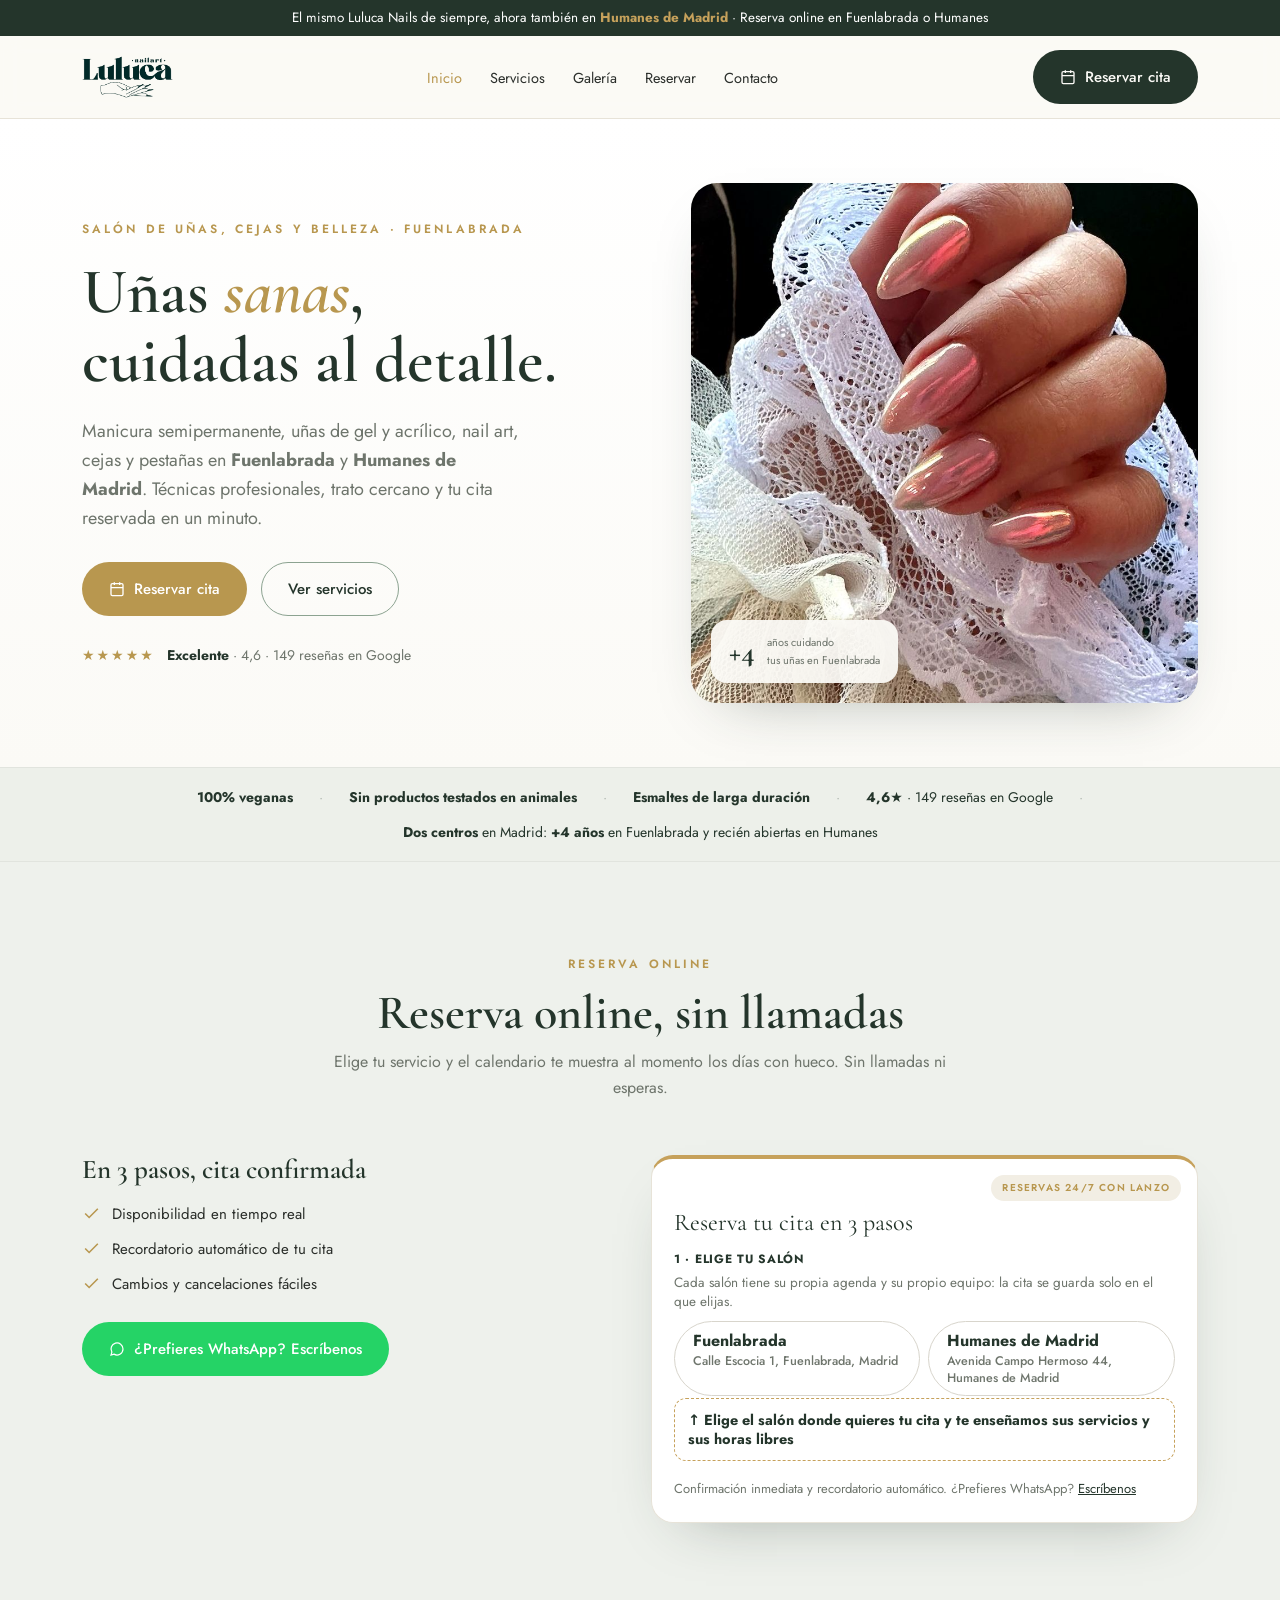
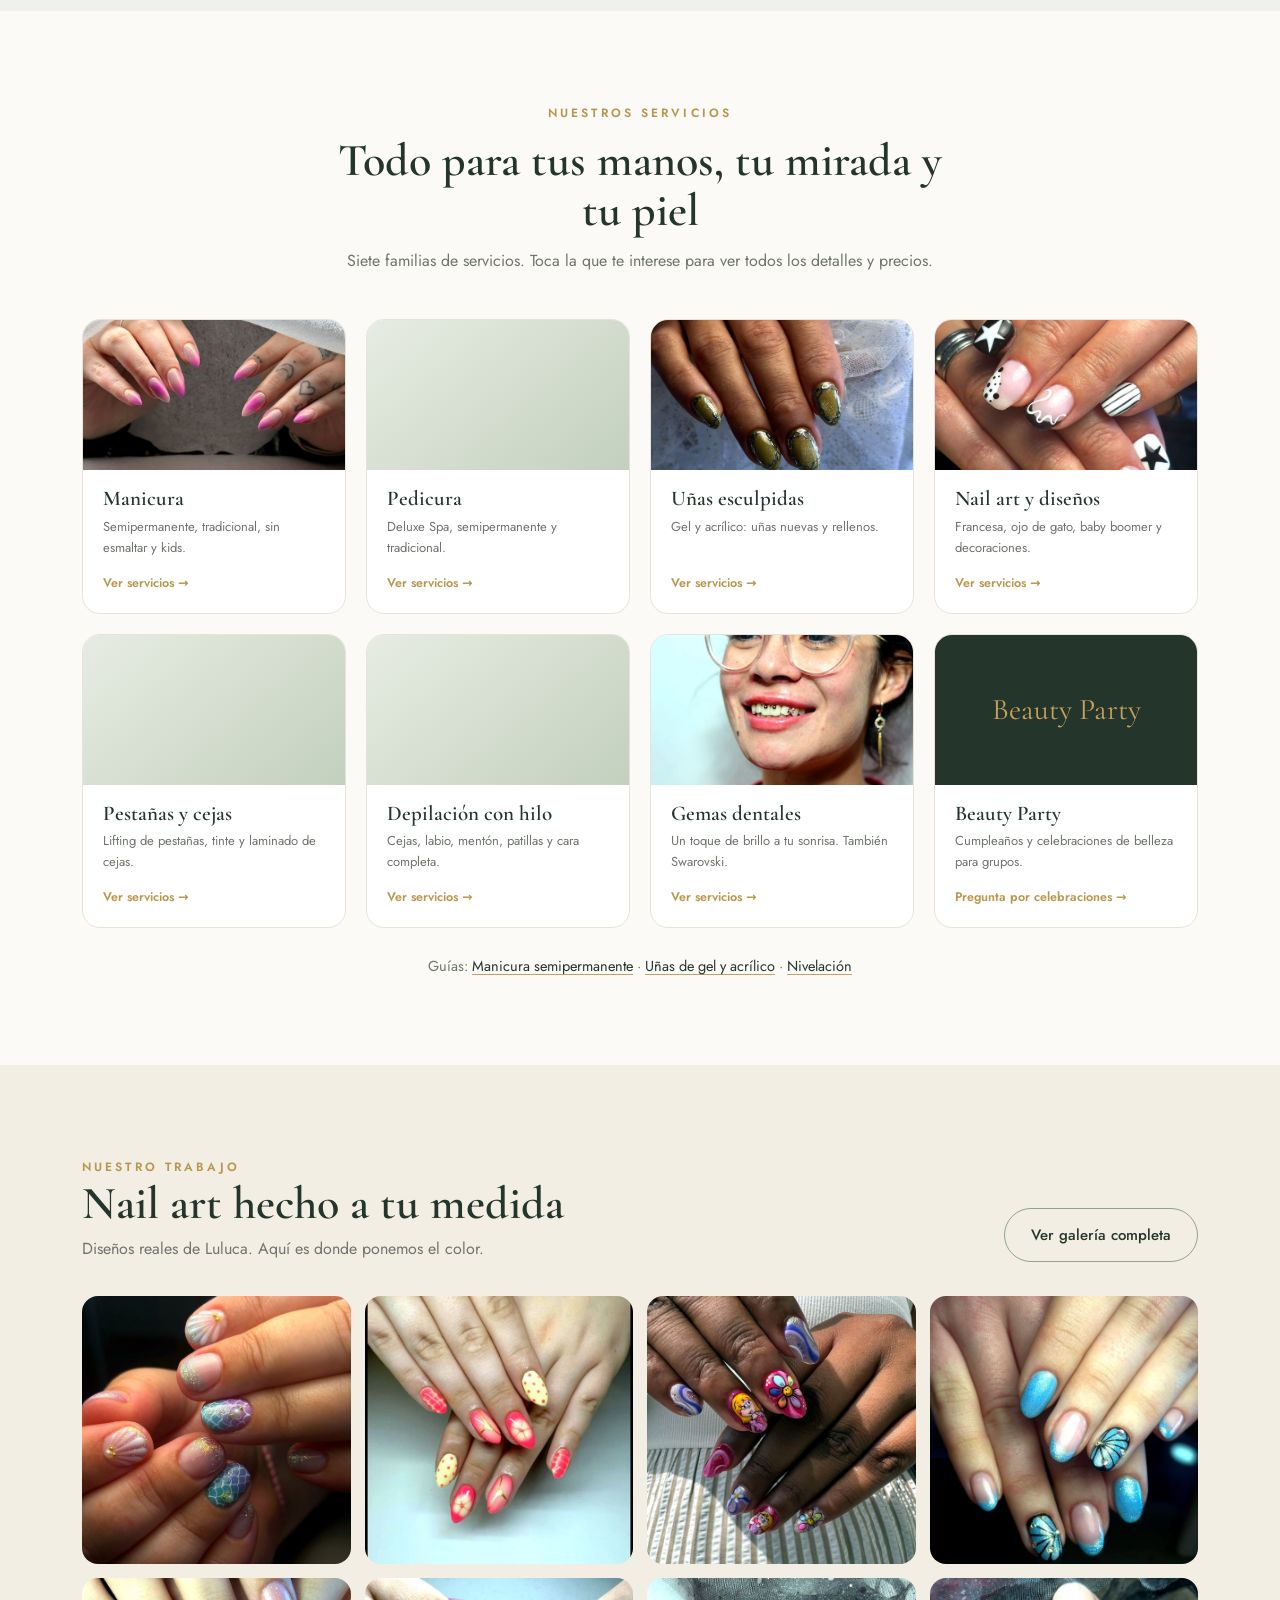
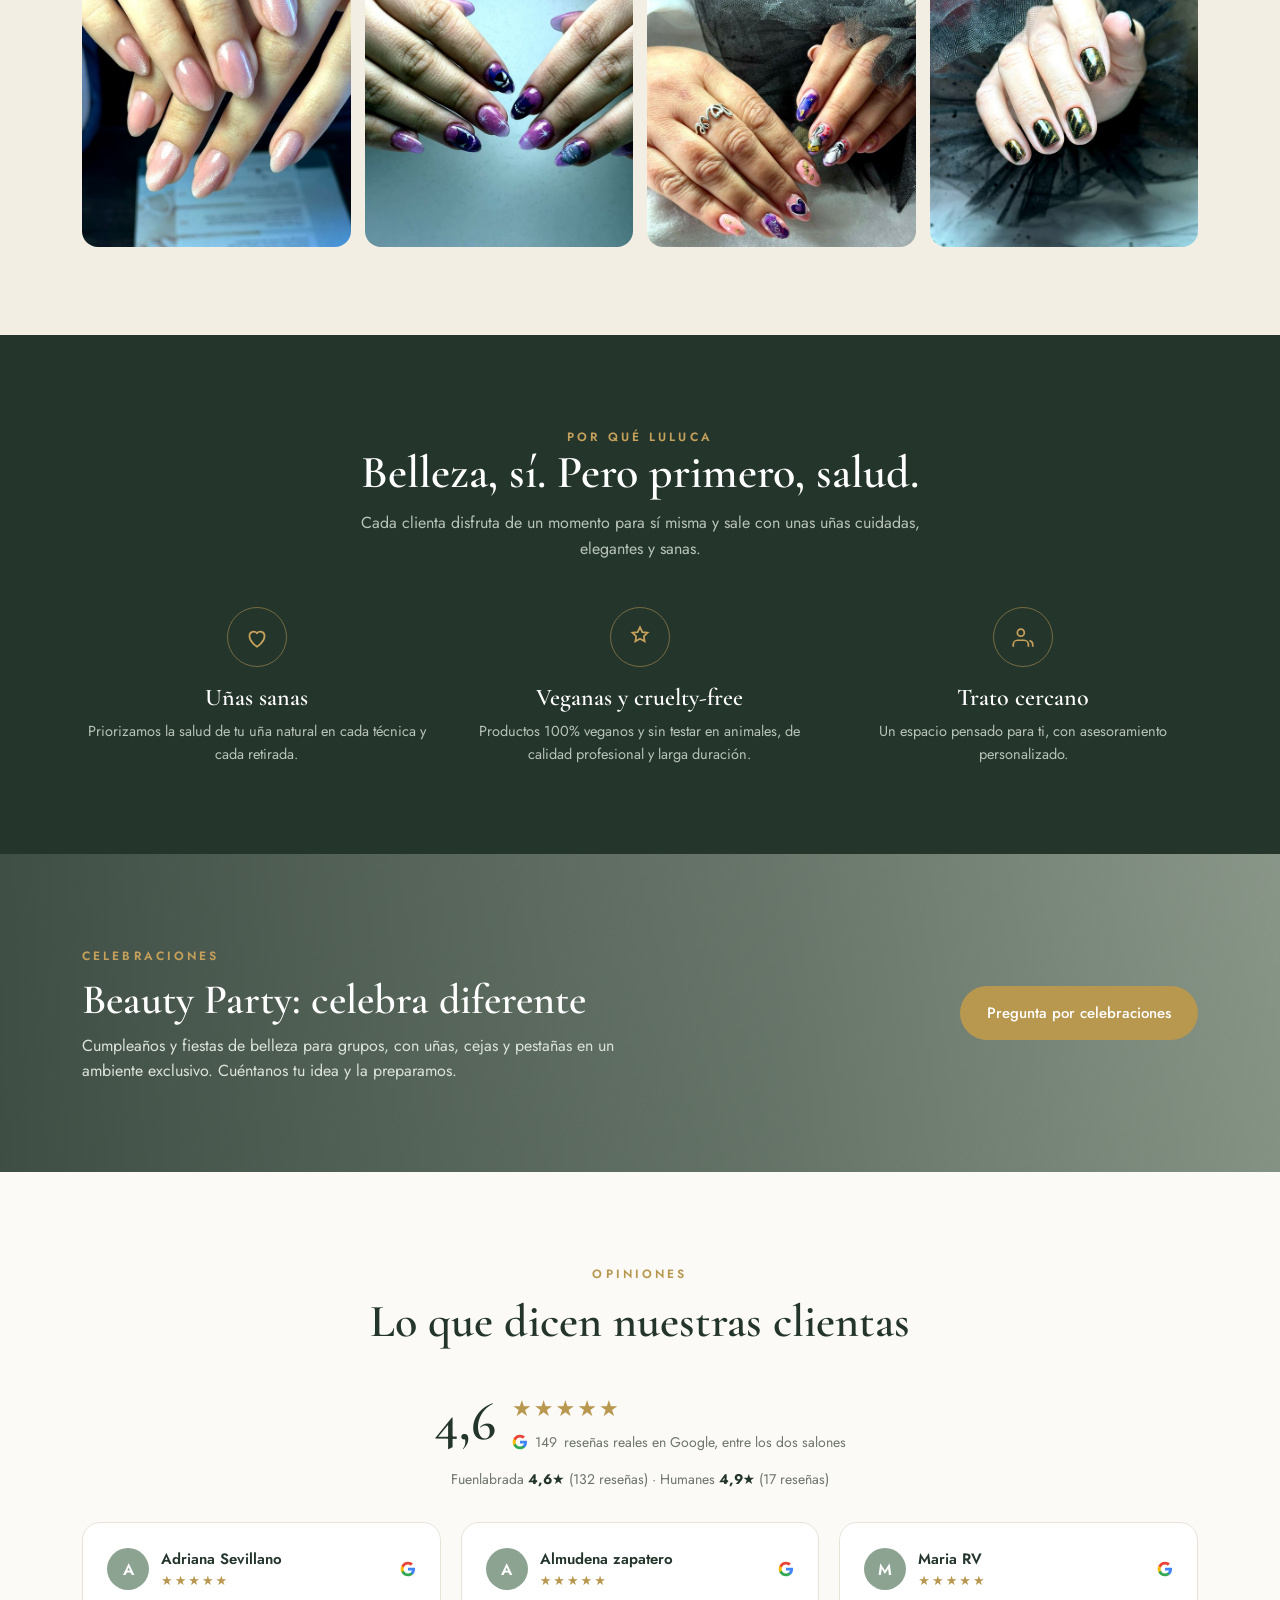
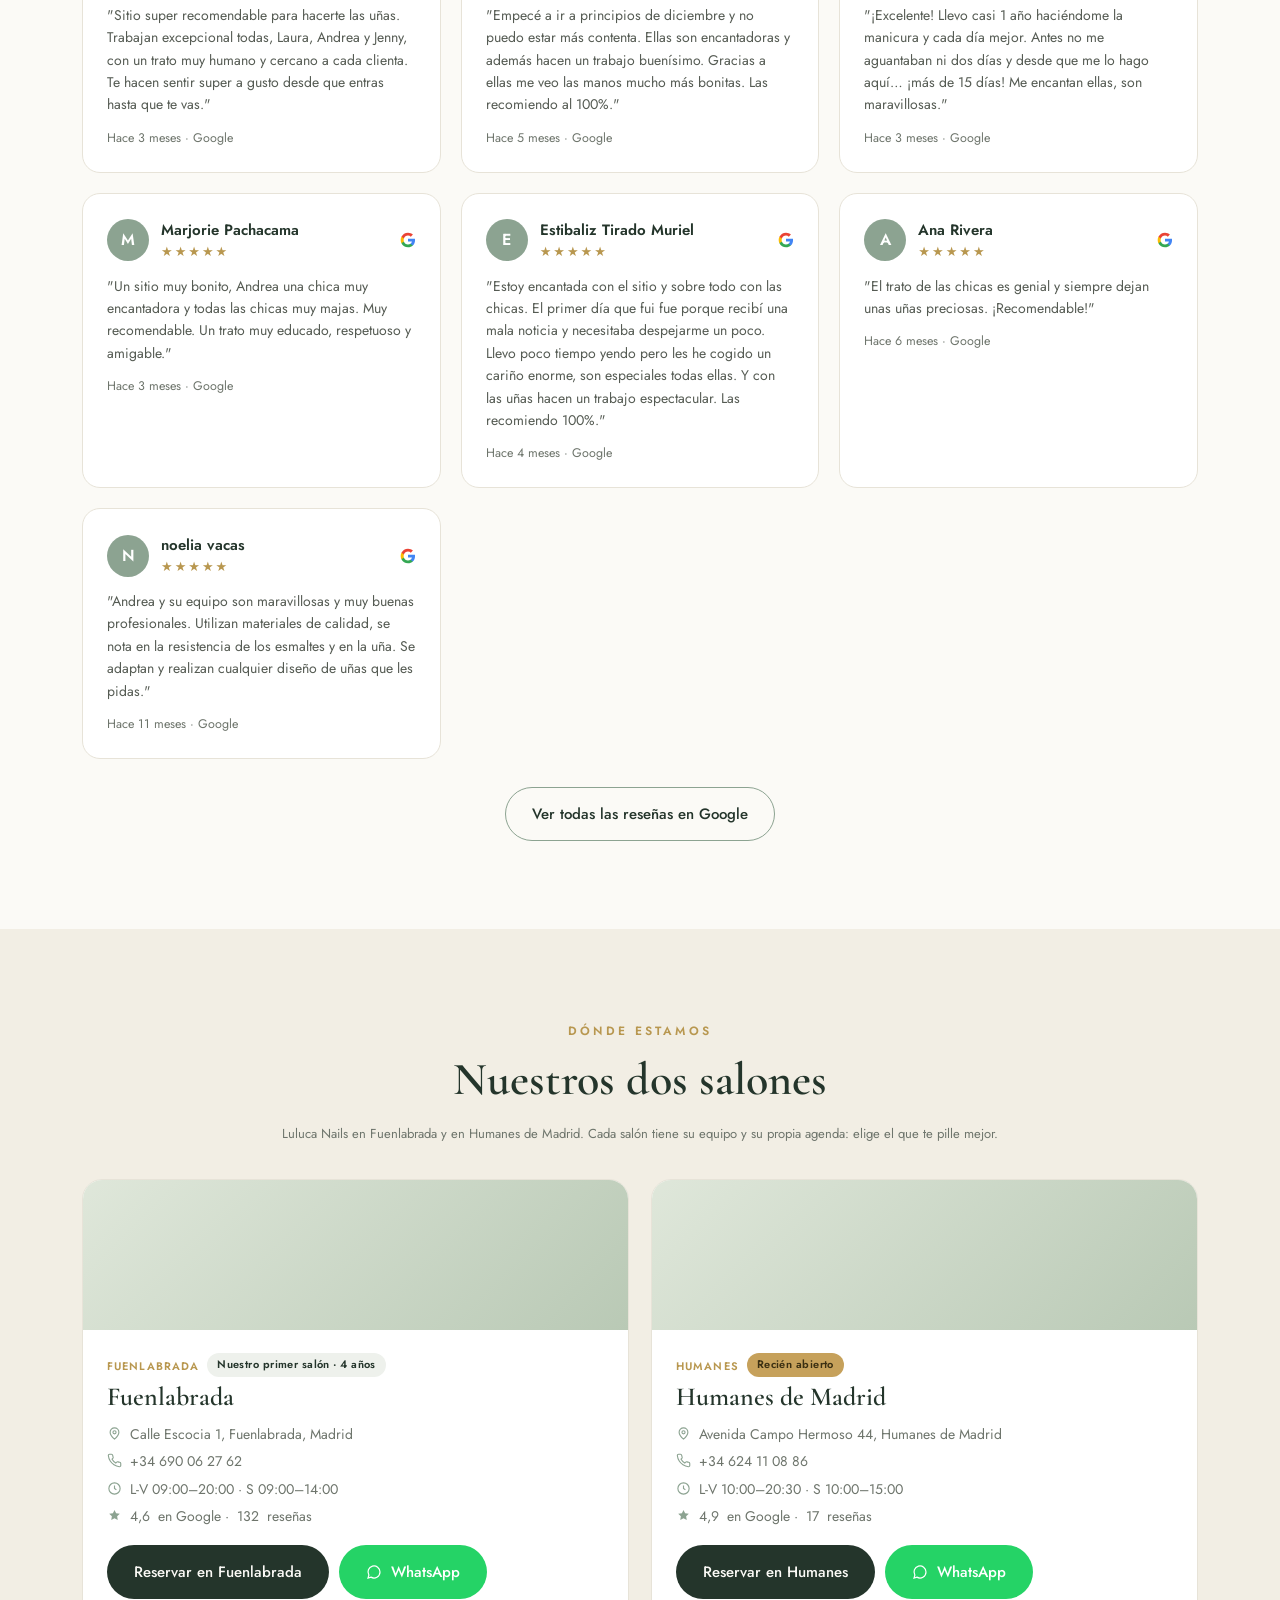
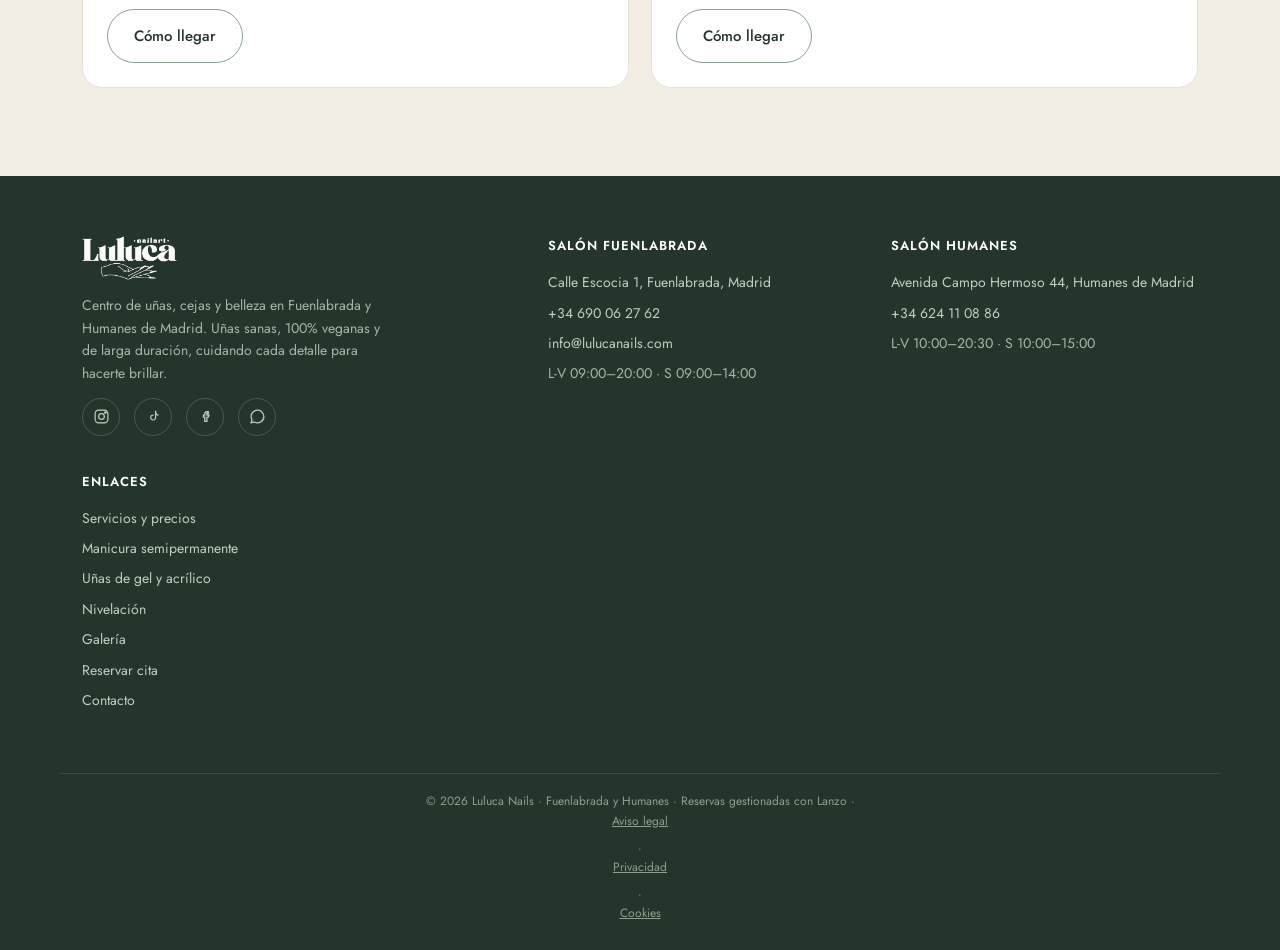
==== commit f879be85: "web: SEO por servicio y localidad, tres guias nuevas y ficha para Google Puntos 5 y 6 de la lista de" ====
--- a/index.html
+++ b/index.html
@@ -3,9 +3,9 @@
 <head>
 <meta charset="UTF-8">
 <meta name="viewport" content="width=device-width, initial-scale=1.0">
-<title>Luluca Nails — Uñas, manicura semipermanente y nail art en Fuenlabrada y Humanes</title>
+<title>Uñas y manicura en Fuenlabrada y Humanes | Luluca Nails</title>
 <meta name="description" content="Salón de uñas, cejas y pestañas en Fuenlabrada y Humanes de Madrid. Manicura semipermanente, uñas de gel y acrílico, nivelación, pedicura y nail art. 100% veganas. Reserva tu cita online.">
-<meta property="og:title" content="Luluca Nails — Uñas, manicura semipermanente y nail art en Fuenlabrada y Humanes">
+<meta property="og:title" content="Uñas y manicura en Fuenlabrada y Humanes | Luluca Nails">
 <meta property="og:description" content="Salón de uñas, cejas y pestañas en Fuenlabrada y Humanes de Madrid. Manicura semipermanente, uñas de gel y acrílico, nivelación, pedicura y nail art. 100% veganas. Reserva tu cita online.">
 <meta property="og:type" content="website">
 <meta property="og:site_name" content="Luluca Nails">
@@ -19,6 +19,7 @@
 <link rel="preconnect" href="https://fonts.gstatic.com" crossorigin>
 <link href="https://fonts.googleapis.com/css2?family=Cormorant+Garamond:wght@500;600;700&family=Jost:wght@300;400;500;600&display=swap" rel="stylesheet">
 <link rel="stylesheet" href="assets/css/styles.css">
+<script type="application/ld+json">{"@context": "https://schema.org", "@graph": [{"@type": "NailSalon", "@id": "https://lulucanails.com/#fuen", "name": "Luluca Nails Fuenlabrada", "url": "https://lulucanails.com/", "image": "https://lulucanails.com/assets/img/hero.jpg", "telephone": "+34690062762", "priceRange": "€€", "currenciesAccepted": "EUR", "address": {"@type": "PostalAddress", "streetAddress": "Calle Escocia 1", "addressLocality": "Fuenlabrada", "postalCode": "28942", "addressRegion": "Madrid", "addressCountry": "ES"}, "geo": {"@type": "GeoCoordinates", "latitude": 40.288493, "longitude": -3.807728}, "hasMap": "https://www.google.com/maps/search/?api=1&query=Calle%20Escocia%201%20Fuenlabrada", "openingHoursSpecification": [{"@type": "OpeningHoursSpecification", "dayOfWeek": ["Monday", "Tuesday", "Wednesday", "Thursday", "Friday"], "opens": "09:00", "closes": "20:00"}, {"@type": "OpeningHoursSpecification", "dayOfWeek": ["Saturday"], "opens": "09:00", "closes": "14:00"}], "sameAs": ["https://www.instagram.com/lulucanails", "https://www.tiktok.com/@lulucanails", "https://www.facebook.com/lulucanails"]}, {"@type": "NailSalon", "@id": "https://lulucanails.com/#huma", "name": "Luluca Nails Humanes de Madrid", "url": "https://lulucanails.com/", "image": "https://lulucanails.com/assets/img/hero.jpg", "telephone": "+34624110886", "priceRange": "€€", "currenciesAccepted": "EUR", "address": {"@type": "PostalAddress", "streetAddress": "Avenida Campo Hermoso 44", "addressLocality": "Humanes de Madrid", "postalCode": "28970", "addressRegion": "Madrid", "addressCountry": "ES"}, "geo": {"@type": "GeoCoordinates", "latitude": 40.2533753, "longitude": -3.8225692}, "hasMap": "https://www.google.com/maps/search/?api=1&query=Avenida%20Campo%20Hermoso%2044%20Humanes%20de%20Madrid", "openingHoursSpecification": [{"@type": "OpeningHoursSpecification", "dayOfWeek": ["Monday", "Tuesday", "Wednesday", "Thursday", "Friday"], "opens": "10:00", "closes": "20:30"}, {"@type": "OpeningHoursSpecification", "dayOfWeek": ["Saturday"], "opens": "10:00", "closes": "15:00"}], "sameAs": ["https://www.instagram.com/lulucanails", "https://www.tiktok.com/@lulucanails", "https://www.facebook.com/lulucanails"]}]}</script>
 </head>
 <body data-locale="fuen">
 <div style="background:var(--forest);color:#fff;text-align:center;font-size:13.5px;padding:9px 16px;line-height:1.35">El mismo Luluca Nails de siempre, ahora también en <b style="color:var(--gold-2)">Humanes de Madrid</b> · Reserva online en Fuenlabrada o Humanes</div>
@@ -35,7 +36,7 @@
   <div class="hero-copy">
     <span class="eyebrow">Salón de uñas, cejas y belleza · <span data-locname>Fuenlabrada</span></span>
     <h1>Uñas <em>sanas</em>,<br>cuidadas al detalle.</h1>
-    <p class="lead">Manicura, nail art, cejas y pestañas con técnicas profesionales y un trato cercano. Tu momento de belleza, reservado en un minuto.</p>
+    <p class="lead">Manicura semipermanente, uñas de gel y acrílico, nail art, cejas y pestañas en <b>Fuenlabrada</b> y <b>Humanes de Madrid</b>. Técnicas profesionales, trato cercano y tu cita reservada en un minuto.</p>
     <div class="hero-actions">
       <a href="index.html#reservar" class="btn btn-gold"><svg viewBox="0 0 24 24" fill="none" stroke="currentColor" stroke-width="2"><rect x="3" y="4" width="18" height="18" rx="2"/><path d="M16 2v4M8 2v4M3 10h18"/></svg> Reservar cita</a>
       <a href="servicios.html" class="btn btn-ghost">Ver servicios</a>
@@ -86,6 +87,7 @@
 <a class="cat" href="servicios.html"><div class="thumb thumb-fallback"><img src="assets/img/cat-gemas.jpg" alt="Gemas dentales" loading="lazy" onerror="this.style.display='none'"></div><div class="c-body"><h3>Gemas dentales</h3><p>Un toque de brillo a tu sonrisa. También Swarovski.</p><span class="more">Ver servicios →</span></div></a>
 <a class="cat" href="#party"><div class="thumb thumb-fallback" style="display:flex;align-items:center;justify-content:center;background:var(--forest)"><span style="font-family:'Cormorant Garamond',serif;color:var(--gold-2);font-size:30px">Beauty Party</span></div><div class="c-body"><h3>Beauty Party</h3><p>Cumpleaños y celebraciones de belleza para grupos.</p><span class="more">Pregunta por celebraciones →</span></div></a>
 </div>
+  <p class="tira-guias">Guías: <a href="manicura-semipermanente.html">Manicura semipermanente</a> · <a href="unas-de-gel-y-acrilico.html">Uñas de gel y acrílico</a> · <a href="nivelacion.html">Nivelación</a></p>
 </div></section>
 <section class="gallery sec-pad" id="galeria"><div class="wrap">
   <div class="head"><div><span class="eyebrow">Nuestro trabajo</span><h2>Nail art hecho a tu medida</h2><p>Diseños reales de Luluca. Aquí es donde ponemos el color.</p></div><a href="galeria.html" class="btn btn-ghost">Ver galería completa</a></div>
@@ -150,7 +152,7 @@
   </div>
   <div><h5>Salón Fuenlabrada</h5><a href="https://www.google.com/maps/search/?api=1&query=Calle%20Escocia%201%20Fuenlabrada" target="_blank" rel="noopener">Calle Escocia 1, Fuenlabrada, Madrid</a><a href="tel:+34690062762">+34 690 06 27 62</a><a href="mailto:info@lulucanails.com">info@lulucanails.com</a><span style="color:#a9b6a9">L-V 09:00–20:00 · S 09:00–14:00</span></div>
   <div><h5>Salón Humanes</h5><a href="https://www.google.com/maps/search/?api=1&query=Avenida%20Campo%20Hermoso%2044%20Humanes%20de%20Madrid" target="_blank" rel="noopener">Avenida Campo Hermoso 44, Humanes de Madrid</a><a href="tel:+34624110886">+34 624 11 08 86</a><span style="color:#a9b6a9">L-V 10:00–20:30 · S 10:00–15:00</span></div>
-  <div><h5>Enlaces</h5><a href="servicios.html">Servicios y precios</a><a href="galeria.html">Galería</a><a href="index.html#reservar">Reservar cita</a><a href="contacto.html">Contacto</a></div>
+  <div><h5>Enlaces</h5><a href="servicios.html">Servicios y precios</a><a href="manicura-semipermanente.html">Manicura semipermanente</a><a href="unas-de-gel-y-acrilico.html">Uñas de gel y acrílico</a><a href="nivelacion.html">Nivelación</a><a href="galeria.html">Galería</a><a href="index.html#reservar">Reservar cita</a><a href="contacto.html">Contacto</a></div>
 </div>
 <div class="legal">© 2026 Luluca Nails · Fuenlabrada y Humanes · Reservas gestionadas con Lanzo · <a href="aviso-legal.html">Aviso legal</a> · <a href="privacidad.html">Privacidad</a> · <a href="cookies.html">Cookies</a></div>
 </footer>
--- a/assets/css/styles.css
+++ b/assets/css/styles.css
@@ -264,3 +264,30 @@
 .legal-body ul{margin:0 0 14px 20px}
 .legal-body a{color:var(--gold)}
 .legal a{color:inherit;text-decoration:underline}
+
+/* ---- Guías de servicio (manicura-semipermanente.html y hermanas) ---- */
+.tira-guias{margin:26px 0 0;text-align:center;font-size:14.5px;color:var(--muted)}
+.tira-guias a{color:var(--forest);text-decoration:underline;text-underline-offset:3px;text-decoration-color:var(--gold-2)}
+.tira-guias a:hover{color:var(--gold)}
+.tira-guias b{color:var(--forest)}
+.g-datos{display:grid;grid-template-columns:repeat(4,1fr);gap:1px;background:var(--line);border:1px solid var(--line);border-radius:16px;overflow:hidden}
+.g-datos>div{background:#fff;padding:14px 16px;display:flex;flex-direction:column;gap:3px}
+.g-datos span{font-size:10.5px;letter-spacing:.09em;text-transform:uppercase;color:var(--muted)}
+.g-datos b{font-family:'Cormorant Garamond',serif;font-size:19px;color:var(--forest);font-weight:600;line-height:1.2}
+@media(max-width:720px){ .g-datos{grid-template-columns:1fr 1fr} }
+.g-cuerpo p{color:var(--muted);font-size:16px;line-height:1.78;margin-bottom:13px}
+.g-cuerpo b{color:var(--forest);font-weight:600}
+.g-cuerpo a{color:var(--forest);text-decoration:underline;text-underline-offset:3px;text-decoration-color:var(--gold-2)}
+.g-cuerpo a:hover{color:var(--gold)}
+.g-precios{border:1px solid var(--line);border-radius:16px;overflow:hidden;background:#fff}
+.g-fila{display:flex;gap:18px;align-items:baseline;justify-content:space-between;padding:14px 18px;border-bottom:1px solid var(--line)}
+.g-fila:last-child{border-bottom:0}
+.g-fila b{display:block;color:var(--forest);font-weight:600;font-size:15.5px}
+.g-fila small{display:block;color:var(--muted);font-size:13px;margin-top:2px;line-height:1.45}
+.g-precio{color:var(--gold);font-weight:600;white-space:nowrap}
+.g-faq{border-bottom:1px solid var(--line)}
+.g-faq summary{cursor:pointer;padding:14px 0;color:var(--forest);font-size:16.5px;font-weight:500;display:flex;justify-content:space-between;gap:14px;list-style:none}
+.g-faq summary::-webkit-details-marker{display:none}
+.g-faq summary::after{content:'+';color:var(--gold);font-size:21px;line-height:1;flex:0 0 auto}
+.g-faq[open] summary::after{content:'\2013'}
+.g-faq p{color:var(--muted);font-size:15.5px;line-height:1.72;padding:0 0 16px;margin:0}
